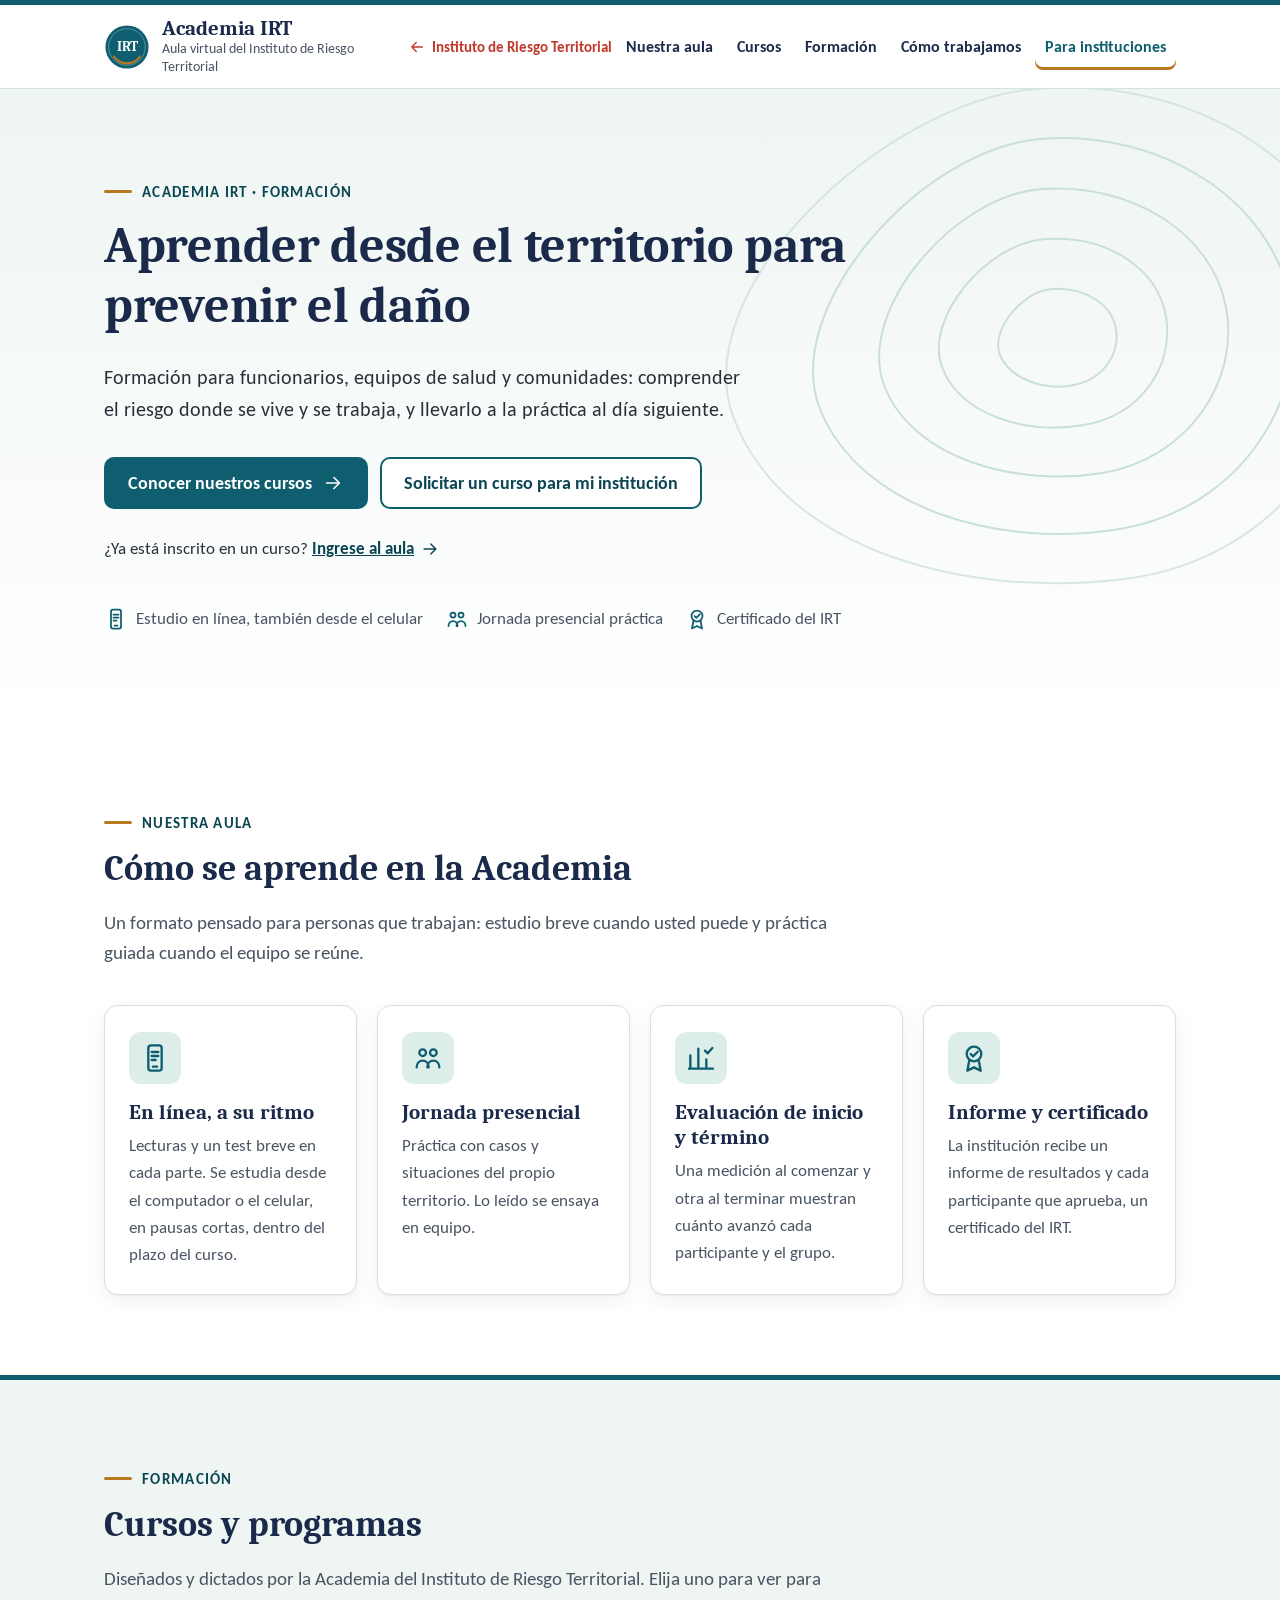
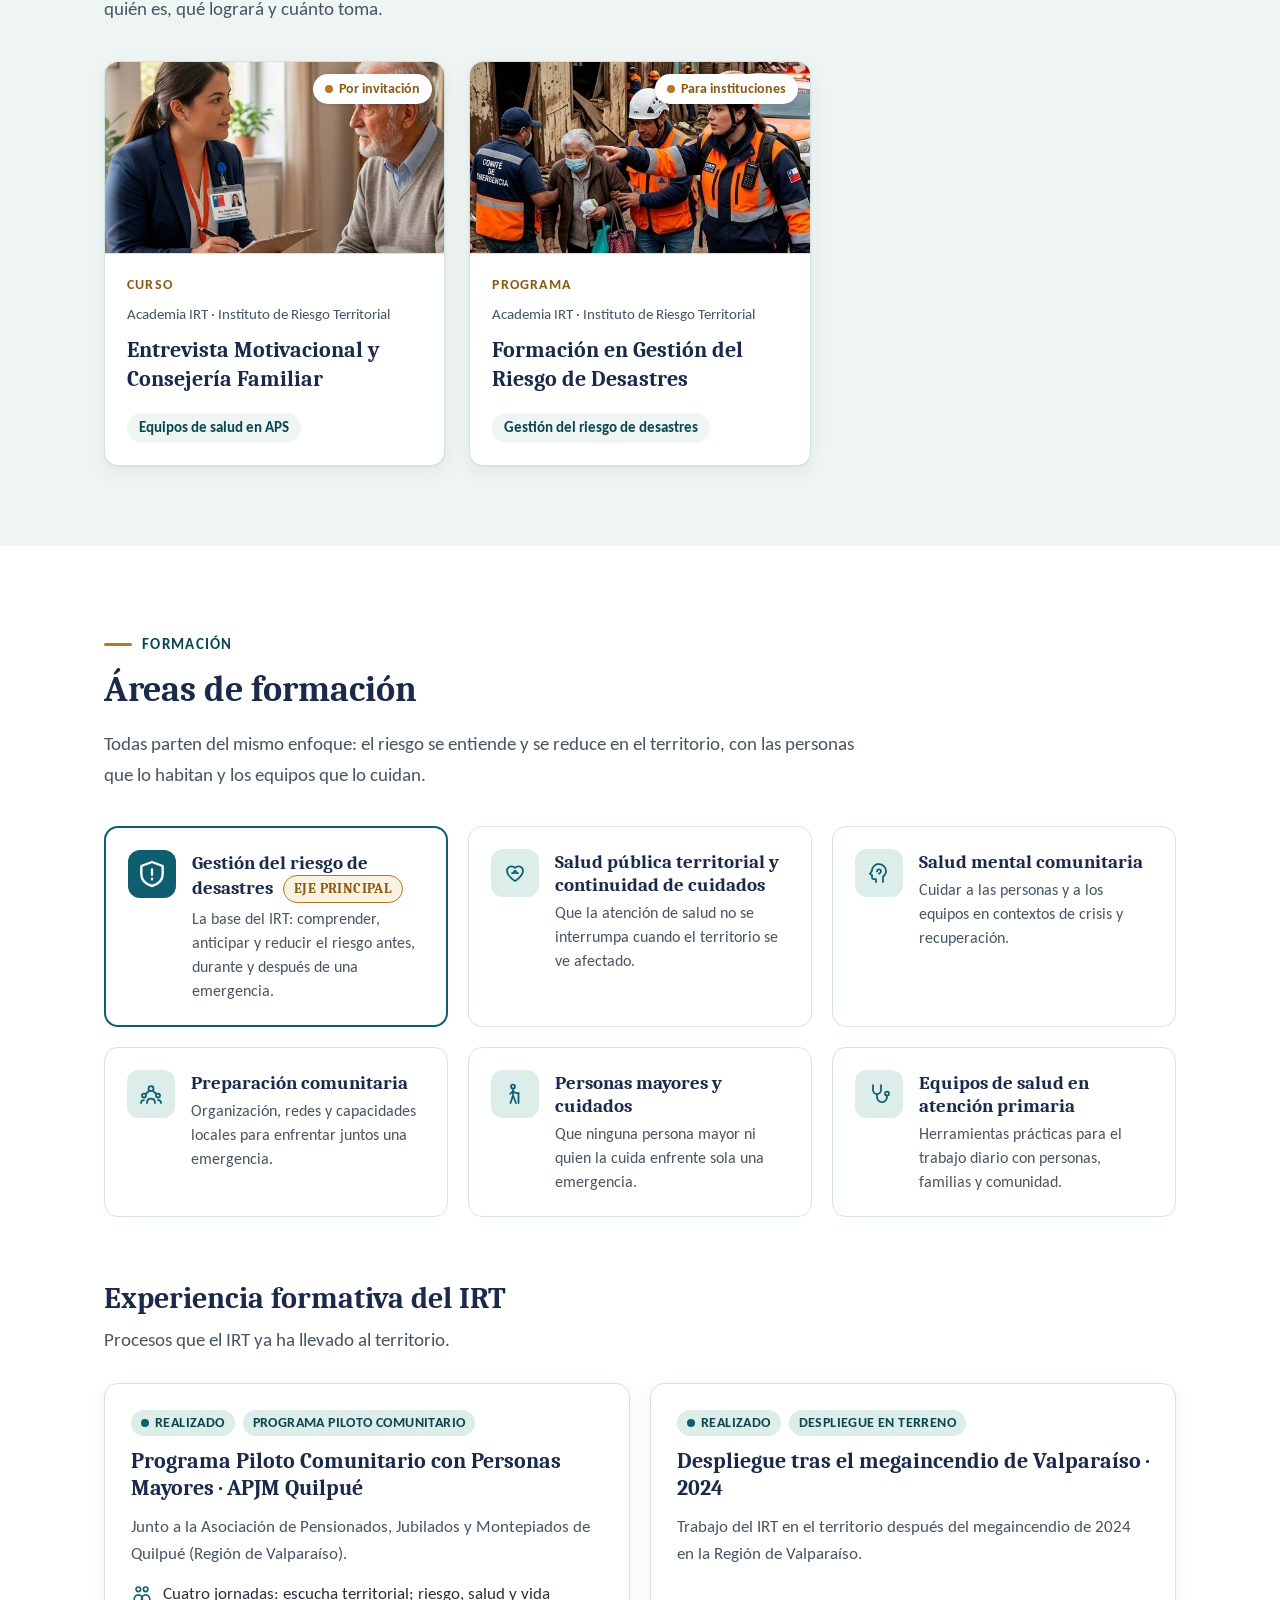
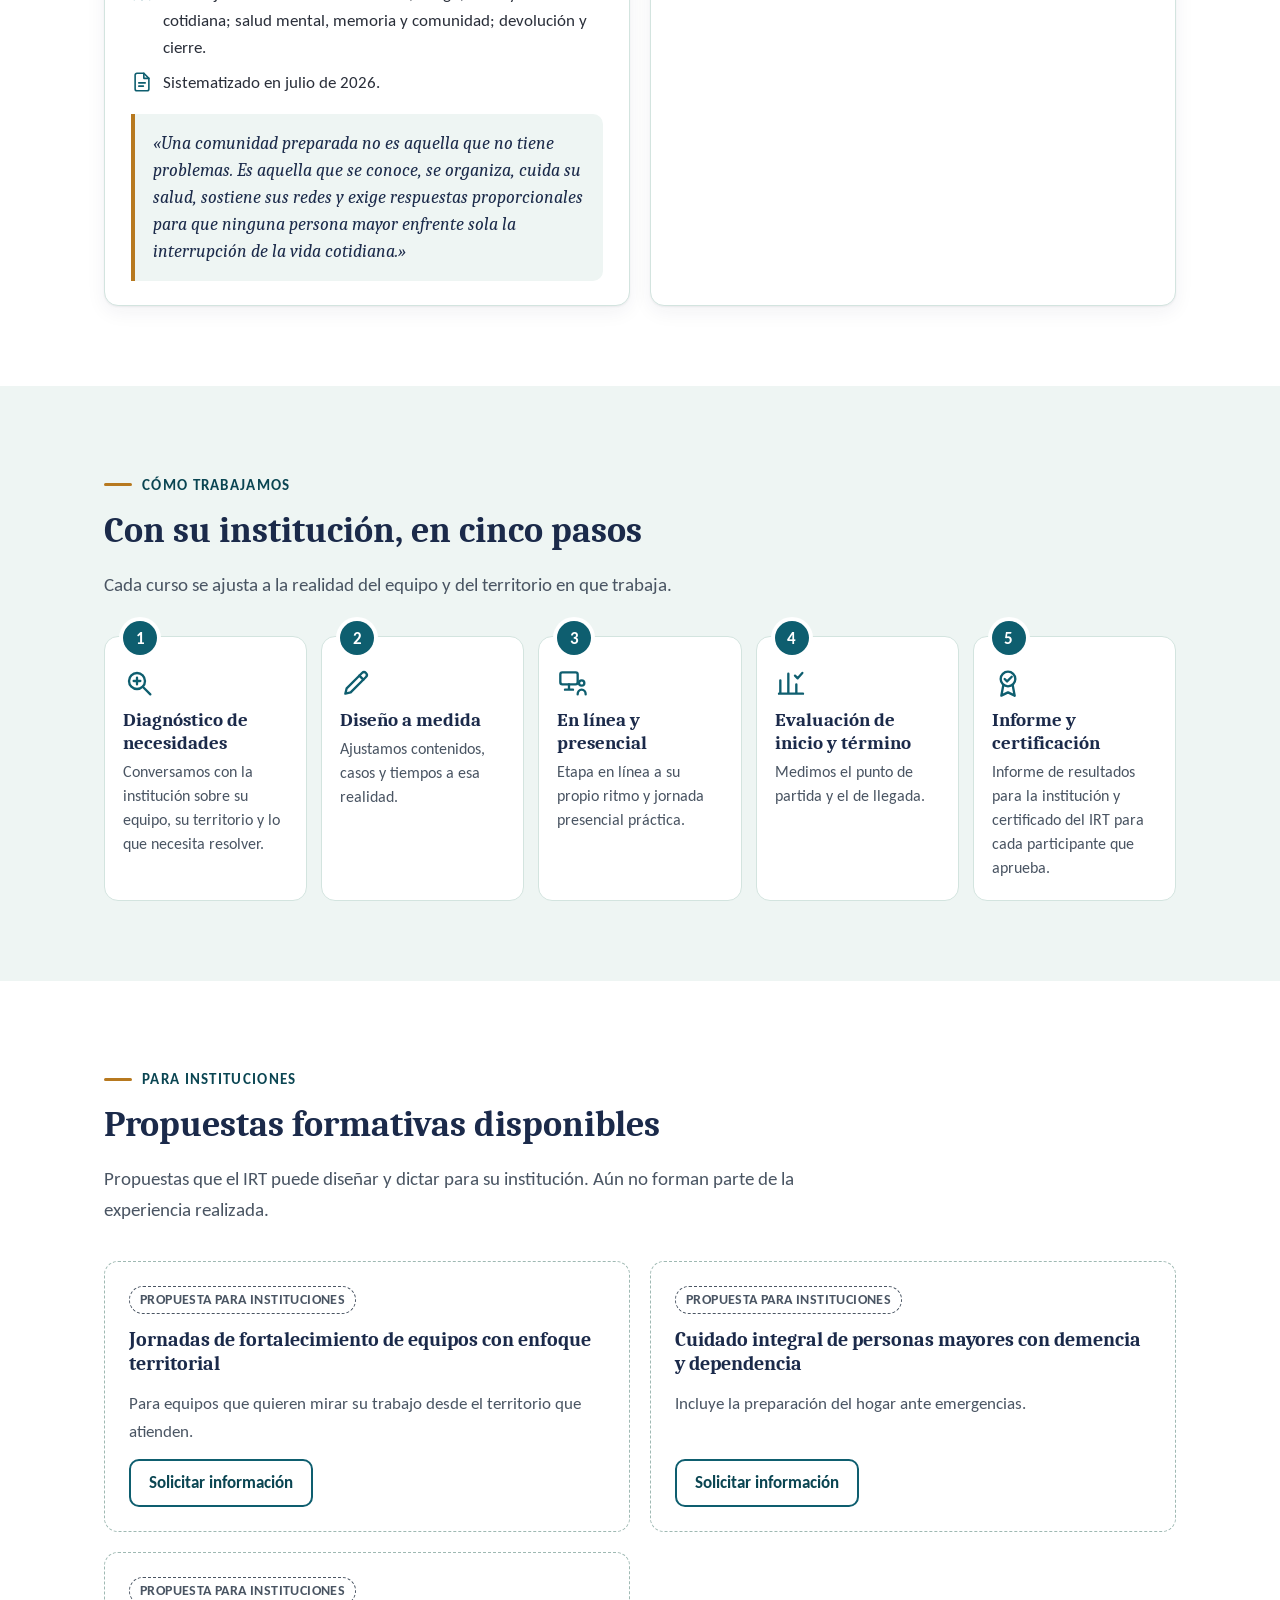
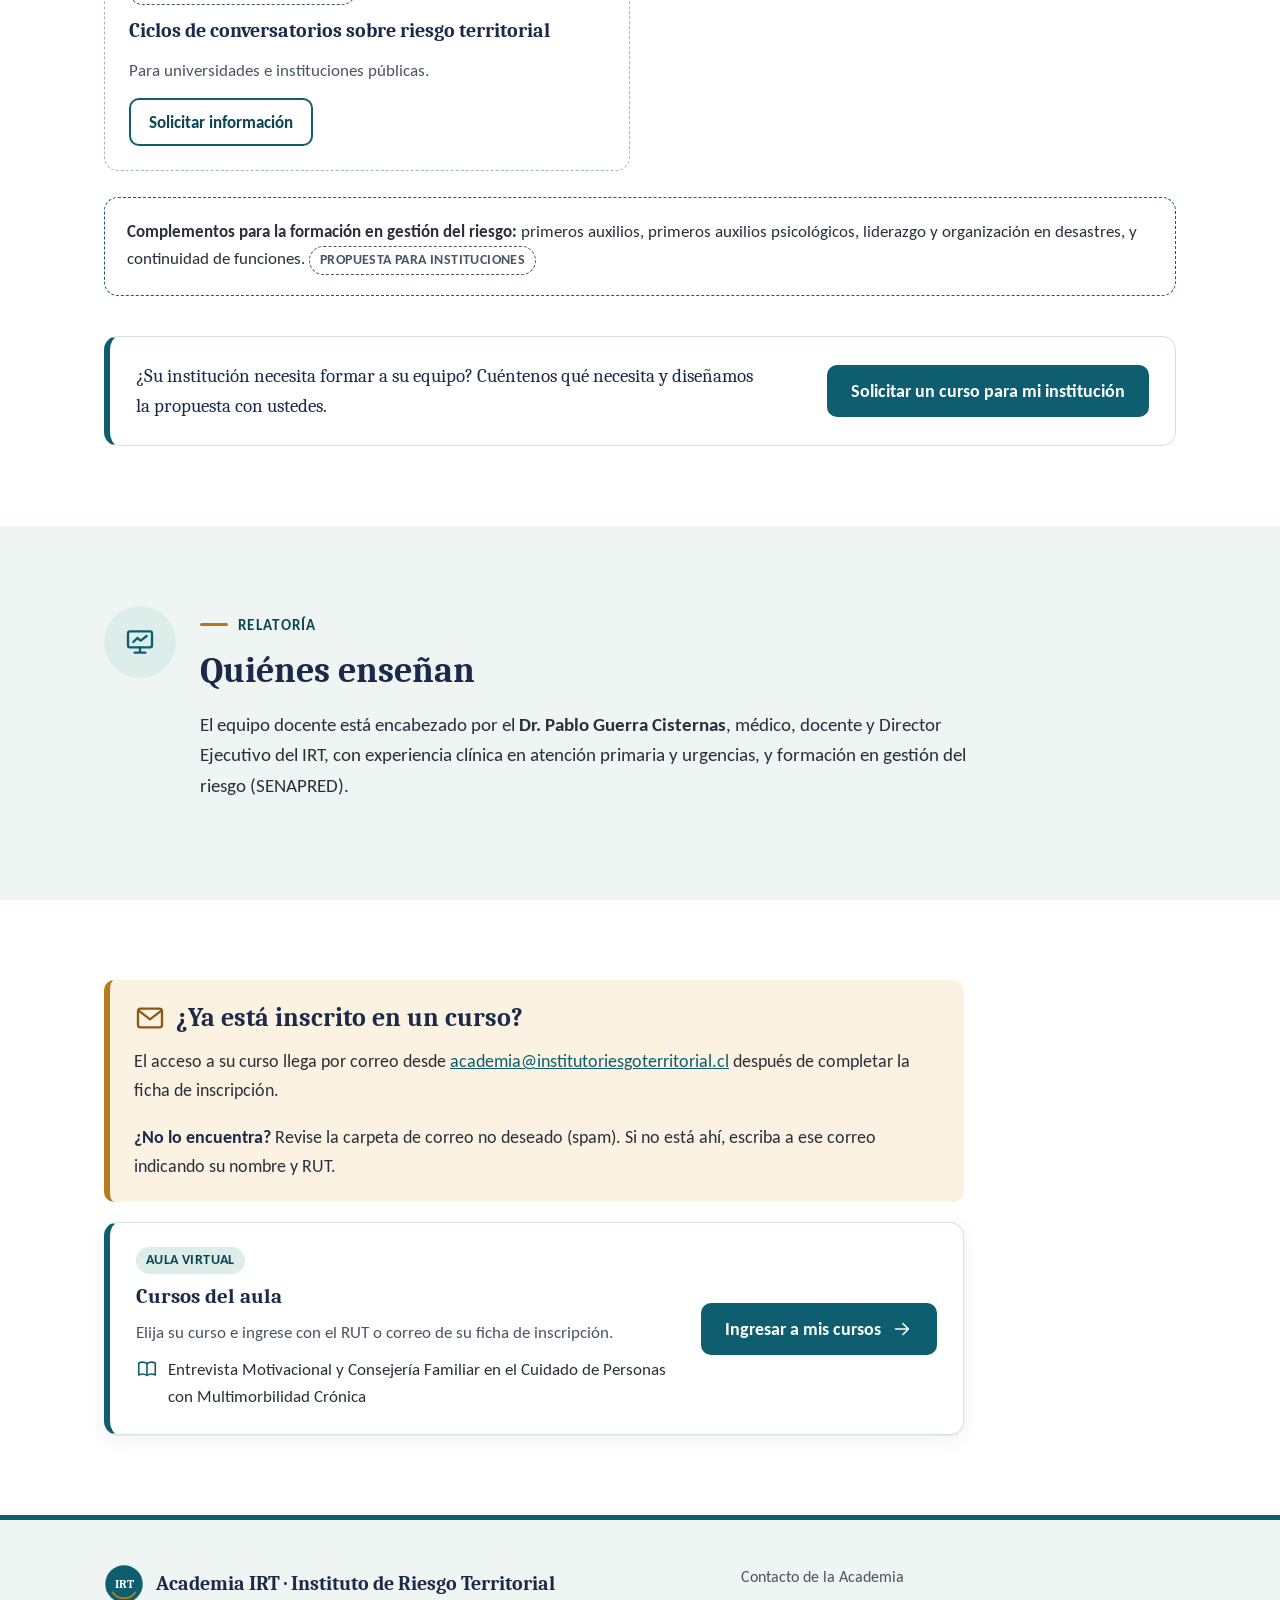
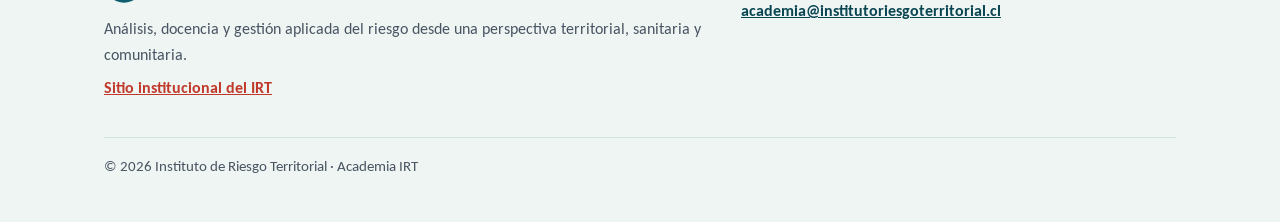
==== index.html @ 4b7fb86b "Sala del curso: bienvenida, frases guía y reconocimiento al avanzar - Bienvenida del director entre " ====
<!doctype html>
<html lang="es">
<head>
<meta charset="utf-8">
<meta name="viewport" content="width=device-width, initial-scale=1">
<title>Academia IRT · Aula virtual del Instituto de Riesgo Territorial</title>
<meta name="description" content="Academia IRT: formación para funcionarios, equipos de salud y comunidades en gestión del riesgo de desastres, salud pública territorial y preparación comunitaria. Etapa en línea a su ritmo y jornada presencial práctica.">
<link rel="canonical" href="https://cursos.institutoriesgoterritorial.cl/">
<meta property="og:type" content="website">
<meta property="og:locale" content="es_CL">
<meta property="og:site_name" content="Academia IRT">
<meta property="og:title" content="Academia IRT · Aprender desde el territorio para prevenir el daño">
<meta property="og:description" content="Aula virtual del Instituto de Riesgo Territorial. Formación en gestión del riesgo de desastres para instituciones públicas, equipos de salud y comunidades.">
<meta property="og:url" content="https://cursos.institutoriesgoterritorial.cl/">
<meta property="og:image" content="https://cursos.institutoriesgoterritorial.cl/assets/og-academia.png">
<meta property="og:image:width" content="1200">
<meta property="og:image:height" content="630">
<meta property="og:image:alt" content="Sello de la Academia IRT y el texto: Aprender desde el territorio para prevenir el daño">
<meta name="twitter:card" content="summary_large_image">
<meta name="theme-color" content="#0E5E6F">
<link rel="icon" href="/assets/sello.svg?v=20261014" type="image/svg+xml">
<link rel="preconnect" href="https://fonts.googleapis.com">
<link rel="preconnect" href="https://fonts.gstatic.com" crossorigin>
<link href="https://fonts.googleapis.com/css2?family=Caladea:wght@400;700&family=Carlito:ital,wght@0,400;0,700;1,400&display=swap" rel="stylesheet">
<link rel="stylesheet" href="/assets/academia.css?v=20261022">
</head>
<body>
<a class="saltar" href="#contenido">Saltar al contenido</a>

<header class="cabecera">
  <div class="wrap">
    <a class="marca" href="#inicio">
      <svg class="sello" viewBox="0 0 64 64" aria-hidden="true"><circle cx="32" cy="32" r="30" fill="#0E5E6F"/><circle cx="32" cy="32" r="25.5" fill="none" stroke="#fff" stroke-opacity=".35" stroke-width="1.2"/><path d="M14 45.5a22 22 0 0 0 36 0" fill="none" stroke="#B7791F" stroke-width="3" stroke-linecap="round"/><text x="32" y="38" text-anchor="middle" font-family="Caladea, Cambria, Georgia, serif" font-weight="700" font-size="19" fill="#fff">IRT</text></svg>
      <span><b>Academia IRT</b><small>Aula virtual del Instituto de Riesgo Territorial</small></span>
    </a>
    <div class="cabecera__extra">
      <a class="volver-irt" href="https://institutoriesgoterritorial.cl" data-sitio="/"><svg class="ico" aria-hidden="true"><use href="/assets/iconos.svg?v=20261021#i-volver"/></svg>Instituto de Riesgo Territorial<span class="visual-oculto"> (sitio institucional)</span></a>
    </div>
    <nav class="menu" aria-label="Secciones de la Academia">
      <a href="#aula">Nuestra aula</a>
      <a href="#cursos">Cursos</a>
      <a href="#formacion">Formación</a>
      <a href="#como-trabajamos">Cómo trabajamos</a>
      <a href="#instituciones">Para instituciones</a>
    </nav>
  </div>
</header>

<main id="contenido">

<!-- 1 · Apertura -->
<section class="apertura" id="inicio" aria-labelledby="titulo-inicio">
  <svg class="apertura__trazo" viewBox="0 0 720 560" fill="none" stroke="currentColor" stroke-width="2" aria-hidden="true">
    <path d="M360 90c120-10 230 60 250 160s-50 210-170 230-260-20-300-120 100-260 220-270z"/>
    <path d="M362 140c90-6 170 44 184 118s-38 152-124 166-190-14-218-88 70-190 158-196z"/>
    <path d="M366 190c62-4 112 30 120 78s-24 98-82 108-124-10-142-58 44-124 104-128z"/>
    <path d="M372 240c34-2 60 16 64 40s-12 50-42 56-64-6-74-30 22-64 52-66z"/>
    <path d="M354 40c150-14 300 70 320 200s-70 270-230 290-340-30-390-160 150-316 300-330z" stroke-opacity=".7"/>
  </svg>
  <div class="wrap">
    <span class="antetitulo">Academia IRT · Formación</span>
    <h1 id="titulo-inicio">Aprender desde el territorio para prevenir el daño</h1>
    <p class="bajada">Formación para funcionarios, equipos de salud y comunidades: comprender el riesgo donde se vive y se trabaja, y llevarlo a la práctica al día siguiente.</p>
    <div class="btns">
      <a class="btn btn--primario" href="#cursos">Conocer nuestros cursos<svg class="ico" aria-hidden="true"><use href="/assets/iconos.svg?v=20261021#i-flecha"/></svg></a>
      <a class="btn btn--secundario" href="mailto:academia@institutoriesgoterritorial.cl?subject=Solicitud%20de%20curso%20para%20mi%20instituci%C3%B3n" data-solicitud="">Solicitar un curso para mi institución</a>
    </div>
    <p class="apertura__aula">¿Ya está inscrito en un curso? <a href="/cursos/">Ingrese al aula<svg class="ico" aria-hidden="true"><use href="/assets/iconos.svg?v=20261021#i-flecha"/></svg></a></p>
    <ul class="apertura__datos">
      <li><svg class="ico" aria-hidden="true"><use href="/assets/iconos.svg?v=20261021#i-movil"/></svg>Estudio en línea, también desde el celular</li>
      <li><svg class="ico" aria-hidden="true"><use href="/assets/iconos.svg?v=20261021#i-presencial"/></svg>Jornada presencial práctica</li>
      <li><svg class="ico" aria-hidden="true"><use href="/assets/iconos.svg?v=20261021#i-certificado"/></svg>Certificado del IRT</li>
    </ul>
  </div>
</section>

<!-- 2 · Nuestra aula -->
<section class="seccion" id="aula" aria-labelledby="titulo-aula">
  <div class="wrap">
    <div class="encabezado">
      <span class="antetitulo">Nuestra aula</span>
      <h2 id="titulo-aula">Cómo se aprende en la Academia</h2>
      <p class="bajada">Un formato pensado para personas que trabajan: estudio breve cuando usted puede y práctica guiada cuando el equipo se reúne.</p>
    </div>
    <div class="grilla grilla--4">
      <article class="tarjeta">
        <div class="tarjeta__ico"><svg class="ico ico--g" aria-hidden="true"><use href="/assets/iconos.svg?v=20261021#i-movil"/></svg></div>
        <h3>En línea, a su ritmo</h3>
        <p>Lecturas y un test breve en cada parte. Se estudia desde el computador o el celular, en pausas cortas, dentro del plazo del curso.</p>
      </article>
      <article class="tarjeta">
        <div class="tarjeta__ico"><svg class="ico ico--g" aria-hidden="true"><use href="/assets/iconos.svg?v=20261021#i-presencial"/></svg></div>
        <h3>Jornada presencial</h3>
        <p>Práctica con casos y situaciones del propio territorio. Lo leído se ensaya en equipo.</p>
      </article>
      <article class="tarjeta">
        <div class="tarjeta__ico"><svg class="ico ico--g" aria-hidden="true"><use href="/assets/iconos.svg?v=20261021#i-evaluacion"/></svg></div>
        <h3>Evaluación de inicio y término</h3>
        <p>Una medición al comenzar y otra al terminar muestran cuánto avanzó cada participante y el grupo.</p>
      </article>
      <article class="tarjeta">
        <div class="tarjeta__ico"><svg class="ico ico--g" aria-hidden="true"><use href="/assets/iconos.svg?v=20261021#i-certificado"/></svg></div>
        <h3>Informe y certificado</h3>
        <p>La institución recibe un informe de resultados y cada participante que aprueba, un certificado del IRT.</p>
      </article>
    </div>
  </div>
</section>

<!-- 3 · Catálogo de cursos. La grilla la genera herramientas/construir-cursos.js desde
     assets/cursos.json: no edite entre las marcas CATALOGO (README, sección 3). -->
<section class="seccion seccion--salvia seccion--banda" id="cursos" aria-labelledby="titulo-cursos">
  <div class="wrap">
    <div class="encabezado">
      <span class="antetitulo">Formación</span>
      <h2 id="titulo-cursos">Cursos y programas</h2>
      <p class="bajada">Diseñados y dictados por la Academia del Instituto de Riesgo Territorial. Elija uno para ver para quién es, qué logrará y cuánto toma.</p>
    </div>
<!--CATALOGO:INICIO-->
    <!-- Filtro por área: aparece solo con 5 cursos o más (herramientas/construir-cursos.js, MIN_FILTRO). -->
    <ul class="catalogo" data-catalogo>
      <li class="curso-ficha" data-area="Equipos de salud en APS">
        <a class="curso-ficha__enlace" href="/cursos/entrevista-motivacional/">
          <span class="curso-ficha__imagen">
            <img src="/assets/img/cursos/entrevista-motivacional.jpg" alt="Profesional de salud conversa con un hombre mayor en su hogar, con una tablilla de notas en la mano." width="1600" height="900" loading="lazy" decoding="async">
            <span class="curso-ficha__estado">Por invitación</span>
          </span>
          <span class="curso-ficha__cuerpo">
            <span class="curso-ficha__tipo">Curso</span>
            <span class="curso-ficha__quien">Academia IRT · Instituto de Riesgo Territorial</span>
            <span class="curso-ficha__titulo">Entrevista Motivacional y Consejería Familiar</span>
            <span class="pildora-area">Equipos de salud en APS</span>
          </span>
        </a>
      </li>
      <li class="curso-ficha" data-area="Gestión del riesgo de desastres">
        <a class="curso-ficha__enlace" href="/cursos/gestion-riesgo-desastres/">
          <span class="curso-ficha__imagen">
            <img src="/assets/img/cursos/gestion-riesgo-desastres.jpg" alt="Equipo de emergencia con cascos y chalecos naranjos acompaña a una mujer mayor entre viviendas dañadas." width="1600" height="900" loading="lazy" decoding="async">
            <span class="curso-ficha__estado">Para instituciones</span>
          </span>
          <span class="curso-ficha__cuerpo">
            <span class="curso-ficha__tipo">Programa</span>
            <span class="curso-ficha__quien">Academia IRT · Instituto de Riesgo Territorial</span>
            <span class="curso-ficha__titulo">Formación en Gestión del Riesgo de Desastres</span>
            <span class="pildora-area">Gestión del riesgo de desastres</span>
          </span>
        </a>
      </li>
    </ul>
    <!--CATALOGO:FIN-->
  </div>
</section>

<!-- 4 · Formación: áreas y experiencia -->
<section class="seccion" id="formacion" aria-labelledby="titulo-formacion">
  <div class="wrap">
    <div class="encabezado">
      <span class="antetitulo">Formación</span>
      <h2 id="titulo-formacion">Áreas de formación</h2>
      <p class="bajada">Todas parten del mismo enfoque: el riesgo se entiende y se reduce en el territorio, con las personas que lo habitan y los equipos que lo cuidan.</p>
    </div>
    <div class="grilla grilla--3">
      <div class="area area--eje">
        <div class="tarjeta__ico"><svg class="ico ico--g" aria-hidden="true"><use href="/assets/iconos.svg?v=20261021#i-riesgo"/></svg></div>
        <div><h3>Gestión del riesgo de desastres <span class="etiqueta etiqueta--ocre" style="margin-left:6px;vertical-align:middle">Eje principal</span></h3><p>La base del IRT: comprender, anticipar y reducir el riesgo antes, durante y después de una emergencia.</p></div>
      </div>
      <div class="area">
        <div class="tarjeta__ico"><svg class="ico" aria-hidden="true"><use href="/assets/iconos.svg?v=20261021#i-salud"/></svg></div>
        <div><h3>Salud pública territorial y continuidad de cuidados</h3><p>Que la atención de salud no se interrumpa cuando el territorio se ve afectado.</p></div>
      </div>
      <div class="area">
        <div class="tarjeta__ico"><svg class="ico" aria-hidden="true"><use href="/assets/iconos.svg?v=20261021#i-mente"/></svg></div>
        <div><h3>Salud mental comunitaria</h3><p>Cuidar a las personas y a los equipos en contextos de crisis y recuperación.</p></div>
      </div>
      <div class="area">
        <div class="tarjeta__ico"><svg class="ico" aria-hidden="true"><use href="/assets/iconos.svg?v=20261021#i-comunidad"/></svg></div>
        <div><h3>Preparación comunitaria</h3><p>Organización, redes y capacidades locales para enfrentar juntos una emergencia.</p></div>
      </div>
      <div class="area">
        <div class="tarjeta__ico"><svg class="ico" aria-hidden="true"><use href="/assets/iconos.svg?v=20261021#i-mayores"/></svg></div>
        <div><h3>Personas mayores y cuidados</h3><p>Que ninguna persona mayor ni quien la cuida enfrente sola una emergencia.</p></div>
      </div>
      <div class="area">
        <div class="tarjeta__ico"><svg class="ico" aria-hidden="true"><use href="/assets/iconos.svg?v=20261021#i-aps"/></svg></div>
        <div><h3>Equipos de salud en atención primaria</h3><p>Herramientas prácticas para el trabajo diario con personas, familias y comunidad.</p></div>
      </div>
    </div>

    <!-- Experiencia formativa: solo lo realizado o en ejecución -->
    <h2 class="subtitulo" id="experiencia">Experiencia formativa del IRT</h2>
    <p class="bajada" style="margin-bottom:28px">Procesos que el IRT ya ha llevado al territorio.</p>
    <div class="grilla grilla--2">

      <article class="ficha">
        <div class="ficha__meta"><span class="etiqueta etiqueta--realizado">Realizado</span><span class="etiqueta etiqueta--suave">Programa piloto comunitario</span></div>
        <h3>Programa Piloto Comunitario con Personas Mayores · APJM Quilpué</h3>
        <p>Junto a la Asociación de Pensionados, Jubilados y Montepiados de Quilpué (Región de Valparaíso).</p>
        <ul class="ficha__datos">
          <li><svg class="ico" aria-hidden="true"><use href="/assets/iconos.svg?v=20261021#i-presencial"/></svg><span>Cuatro jornadas: escucha territorial; riesgo, salud y vida cotidiana; salud mental, memoria y comunidad; devolución y cierre.</span></li>
          <li><svg class="ico" aria-hidden="true"><use href="/assets/iconos.svg?v=20261021#i-informe"/></svg><span>Sistematizado en julio de 2026.</span></li>
        </ul>
        <blockquote class="ficha__cita">«Una comunidad preparada no es aquella que no tiene problemas. Es aquella que se conoce, se organiza, cuida su salud, sostiene sus redes y exige respuestas proporcionales para que ninguna persona mayor enfrente sola la interrupción de la vida cotidiana.»</blockquote>
      </article>

      <article class="ficha">
        <div class="ficha__meta"><span class="etiqueta etiqueta--realizado">Realizado</span><span class="etiqueta etiqueta--suave">Despliegue en terreno</span></div>
        <h3>Despliegue tras el megaincendio de Valparaíso · 2024</h3>
        <p>Trabajo del IRT en el territorio después del megaincendio de 2024 en la Región de Valparaíso.</p>
      </article>

      <!-- PLANTILLA DE FICHA · Para sumar una experiencia nueva, copie desde <article> hasta </article>,
           péguela antes de este comentario y cambie los textos. Estado: use
           etiqueta--realizado («Realizado») o etiqueta--ejecucion («En ejecución»).
           No agregue enlaces a cursos ni datos de participantes.

      <article class="ficha">
        <div class="ficha__meta"><span class="etiqueta etiqueta--realizado">Realizado</span><span class="etiqueta etiqueta--suave">Tipo de actividad</span></div>
        <h3>Nombre de la experiencia</h3>
        <p>Con quién y dónde se realizó.</p>
        <ul class="ficha__datos">
          <li><svg class="ico" aria-hidden="true"><use href="/assets/iconos.svg?v=20261021#i-reloj"/></svg><span>Duración y modalidad.</span></li>
          <li><svg class="ico" aria-hidden="true"><use href="/assets/iconos.svg?v=20261021#i-territorio"/></svg><span>Institución o territorio.</span></li>
        </ul>
      </article>
      -->
    </div>
  </div>
</section>

<!-- 5 · Cómo trabajamos -->
<section class="seccion seccion--salvia" id="como-trabajamos" aria-labelledby="titulo-como">
  <div class="wrap">
    <div class="encabezado">
      <span class="antetitulo">Cómo trabajamos</span>
      <h2 id="titulo-como">Con su institución, en cinco pasos</h2>
      <p class="bajada">Cada curso se ajusta a la realidad del equipo y del territorio en que trabaja.</p>
    </div>
    <ol class="proceso">
      <li><svg class="ico ico--g" aria-hidden="true"><use href="/assets/iconos.svg?v=20261021#i-diagnostico"/></svg><h3>Diagnóstico de necesidades</h3><p>Conversamos con la institución sobre su equipo, su territorio y lo que necesita resolver.</p></li>
      <li><svg class="ico ico--g" aria-hidden="true"><use href="/assets/iconos.svg?v=20261021#i-diseno"/></svg><h3>Diseño a medida</h3><p>Ajustamos contenidos, casos y tiempos a esa realidad.</p></li>
      <li><svg class="ico ico--g" aria-hidden="true"><use href="/assets/iconos.svg?v=20261021#i-modalidad"/></svg><h3>En línea y presencial</h3><p>Etapa en línea a su propio ritmo y jornada presencial práctica.</p></li>
      <li><svg class="ico ico--g" aria-hidden="true"><use href="/assets/iconos.svg?v=20261021#i-evaluacion"/></svg><h3>Evaluación de inicio y término</h3><p>Medimos el punto de partida y el de llegada.</p></li>
      <li><svg class="ico ico--g" aria-hidden="true"><use href="/assets/iconos.svg?v=20261021#i-certificado"/></svg><h3>Informe y certificación</h3><p>Informe de resultados para la institución y certificado del IRT para cada participante que aprueba.</p></li>
    </ol>
  </div>
</section>

<!-- 6 · Para instituciones: propuestas formativas -->
<section class="seccion" id="instituciones" aria-labelledby="titulo-instituciones">
  <div class="wrap">
    <div class="encabezado">
      <span class="antetitulo">Para instituciones</span>
      <h2 id="titulo-instituciones">Propuestas formativas disponibles</h2>
      <p class="bajada">Propuestas que el IRT puede diseñar y dictar para su institución. Aún no forman parte de la experiencia realizada.</p>
    </div>
    <div class="grilla grilla--2">
      <article class="propuesta">
        <span class="etiqueta etiqueta--propuesta" style="align-self:flex-start">Propuesta para instituciones</span>
        <h3>Jornadas de fortalecimiento de equipos con enfoque territorial</h3>
        <p>Para equipos que quieren mirar su trabajo desde el territorio que atienden.</p>
        <a class="btn btn--secundario btn--chico" href="mailto:academia@institutoriesgoterritorial.cl?subject=Jornadas%20de%20fortalecimiento%20de%20equipos" data-solicitud="Jornadas de fortalecimiento de equipos">Solicitar información</a>
      </article>
      <article class="propuesta">
        <span class="etiqueta etiqueta--propuesta" style="align-self:flex-start">Propuesta para instituciones</span>
        <h3>Cuidado integral de personas mayores con demencia y dependencia</h3>
        <p>Incluye la preparación del hogar ante emergencias.</p>
        <a class="btn btn--secundario btn--chico" href="mailto:academia@institutoriesgoterritorial.cl?subject=Cuidado%20integral%20de%20personas%20mayores" data-solicitud="Cuidado integral de personas mayores con demencia y dependencia">Solicitar información</a>
      </article>
      <article class="propuesta">
        <span class="etiqueta etiqueta--propuesta" style="align-self:flex-start">Propuesta para instituciones</span>
        <h3>Ciclos de conversatorios sobre riesgo territorial</h3>
        <p>Para universidades e instituciones públicas.</p>
        <a class="btn btn--secundario btn--chico" href="mailto:academia@institutoriesgoterritorial.cl?subject=Ciclos%20de%20conversatorios" data-solicitud="Ciclo de conversatorios">Solicitar información</a>
      </article>
    </div>
    <div class="complementos">
      <p><b>Complementos para la formación en gestión del riesgo:</b> primeros auxilios, primeros auxilios psicológicos, liderazgo y organización en desastres, y continuidad de funciones. <span class="etiqueta etiqueta--propuesta">Propuesta para instituciones</span></p>
    </div>
    <div class="cta-instituciones">
      <p>¿Su institución necesita formar a su equipo? Cuéntenos qué necesita y diseñamos la propuesta con ustedes.</p>
      <a class="btn btn--primario" href="mailto:academia@institutoriesgoterritorial.cl?subject=Solicitud%20de%20curso%20para%20mi%20instituci%C3%B3n" data-solicitud="">Solicitar un curso para mi institución</a>
    </div>
  </div>
</section>

<!-- 7 · Relatoría -->
<section class="seccion seccion--salvia" id="relatoria" aria-labelledby="titulo-relatoria">
  <div class="wrap">
    <div class="relatoria">
      <div class="relatoria__ico"><svg class="ico ico--g" aria-hidden="true"><use href="/assets/iconos.svg?v=20261021#i-relatoria"/></svg></div>
      <div>
        <span class="antetitulo">Relatoría</span>
        <h2 id="titulo-relatoria">Quiénes enseñan</h2>
        <p>El equipo docente está encabezado por el <b>Dr. Pablo Guerra Cisternas</b>, médico, docente y Director Ejecutivo del IRT, con experiencia clínica en atención primaria y urgencias, y formación en gestión del riesgo (SENAPRED).</p>
      </div>
    </div>
  </div>
</section>

<!-- 8 · Participantes inscritos -->
<section class="seccion" id="inscritos" aria-labelledby="titulo-inscritos">
  <div class="wrap">
    <div class="recuadro" style="max-width:860px">
      <h2 id="titulo-inscritos" style="font-size:26px;display:flex;align-items:center;gap:10px"><svg class="ico ico--g" aria-hidden="true" style="color:var(--ocre-osc)"><use href="/assets/iconos.svg?v=20261021#i-correo"/></svg>¿Ya está inscrito en un curso?</h2>
      <p>El acceso a su curso llega por correo desde <a class="correo" href="mailto:academia@institutoriesgoterritorial.cl">academia@institutoriesgoterritorial.cl</a> después de completar la ficha de inscripción.</p>
      <p><b>¿No lo encuentra?</b> Revise la carpeta de correo no deseado (spam). Si no está ahí, escriba a ese correo indicando su nombre y RUT.</p>
    </div>
    <article class="curso-tarjeta" aria-labelledby="titulo-cursos-aula">
      <div class="curso-tarjeta__texto">
        <span class="etiqueta etiqueta--suave">Aula virtual</span>
        <h3 id="titulo-cursos-aula">Cursos del aula</h3>
        <p class="curso-tarjeta__desc">Elija su curso e ingrese con el RUT o correo de su ficha de inscripción.</p>
        <ul class="ficha__datos">
          <li><svg class="ico" aria-hidden="true"><use href="/assets/iconos.svg?v=20261021#i-modulo"/></svg><span>Entrevista Motivacional y Consejería Familiar en el Cuidado de Personas con Multimorbilidad Crónica</span></li>
        </ul>
      </div>
      <a class="btn btn--primario" href="/cursos/">Ingresar a mis cursos<svg class="ico" aria-hidden="true"><use href="/assets/iconos.svg?v=20261021#i-flecha"/></svg></a>
    </article>
  </div>
</section>

</main>

<!-- Ventana flotante: Solicitud de capacitación.
     Los botones con data-solicitud="Programa" la abren con ese programa ya elegido.
     El envío y las reglas de accesibilidad están en assets/academia.js. -->
<dialog class="ventana" id="solicitud" aria-labelledby="solicitud-titulo" aria-describedby="solicitud-bajada">
  <div class="ventana__cabeza">
    <div>
      <span class="antetitulo">Academia IRT</span>
      <h2 id="solicitud-titulo">Solicitud de capacitación</h2>
    </div>
    <button type="button" class="ventana__cerrar" data-cerrar aria-label="Cerrar ventana">×</button>
  </div>

  <form class="ventana__cuerpo" id="solicitud-form" novalidate>
    <p id="solicitud-bajada" class="ventana__bajada">Cuéntenos qué necesita su equipo. Los campos con <span class="req" aria-hidden="true">*</span> son obligatorios.</p>

    <div class="campos">
      <div class="campo campo--ancho">
        <label for="s-programa">Programa o curso de interés <span class="req" aria-hidden="true">*</span></label>
        <select id="s-programa" name="programa" required>
          <option value="">Seleccione una opción</option>
          <option>Formación en Gestión del Riesgo de Desastres</option>
          <option>Entrevista Motivacional y Consejería Familiar</option>
          <option>Jornadas de fortalecimiento de equipos</option>
          <option>Cuidado integral de personas mayores con demencia y dependencia</option>
          <option>Ciclo de conversatorios</option>
          <option>Otro</option>
        </select>
      </div>
      <div class="campo">
        <label for="s-nombre">Nombre <span class="req" aria-hidden="true">*</span></label>
        <input id="s-nombre" name="nombre" type="text" autocomplete="given-name" required>
      </div>
      <div class="campo">
        <label for="s-apellidos">Apellidos</label>
        <input id="s-apellidos" name="apellidos" type="text" autocomplete="family-name">
      </div>
      <div class="campo">
        <label for="s-correo">Correo <span class="req" aria-hidden="true">*</span></label>
        <input id="s-correo" name="correo" type="email" autocomplete="email" inputmode="email" required>
      </div>
      <div class="campo">
        <label for="s-telefono">Teléfono</label>
        <input id="s-telefono" name="telefono" type="tel" autocomplete="tel" inputmode="tel">
      </div>
      <div class="campo campo--ancho">
        <label for="s-institucion">Institución u organización <span class="req" aria-hidden="true">*</span></label>
        <input id="s-institucion" name="institucion" type="text" autocomplete="organization" required>
      </div>
      <div class="campo">
        <label for="s-cargo">Cargo <span class="req" aria-hidden="true">*</span></label>
        <input id="s-cargo" name="cargo" type="text" autocomplete="organization-title" required>
      </div>
      <div class="campo">
        <label for="s-region">Región y comuna <span class="req" aria-hidden="true">*</span></label>
        <input id="s-region" name="region" type="text" required>
      </div>
      <div class="campo">
        <label for="s-participantes">Número aproximado de participantes</label>
        <input id="s-participantes" name="participantes" type="number" min="1" step="1" inputmode="numeric">
      </div>
      <div class="campo">
        <label for="s-modalidad">Modalidad preferida</label>
        <select id="s-modalidad" name="modalidad">
          <option>Presencial</option>
          <option>Híbrida</option>
          <option>En línea</option>
          <option selected>Por definir</option>
        </select>
      </div>
      <div class="campo campo--ancho">
        <label for="s-mensaje">Mensaje</label>
        <textarea id="s-mensaje" name="mensaje" rows="4"></textarea>
      </div>
    </div>

    <!-- Campo trampa para robots: debe quedar vacío -->
    <div class="trampa" aria-hidden="true">
      <label for="s-web">No complete este campo</label>
      <input id="s-web" name="web" type="text" tabindex="-1" autocomplete="off">
    </div>

    <label class="acepta" for="s-acepta">
      <input id="s-acepta" name="acepta" type="checkbox" required>
      <span>Acepto que el IRT use estos datos solo para responder mi solicitud <span class="req" aria-hidden="true">*</span></span>
    </label>

    <p class="ventana__aviso" id="solicitud-aviso" role="alert" hidden></p>

    <div class="ventana__acciones">
      <button type="submit" class="btn btn--primario" id="solicitud-enviar">Enviar solicitud</button>
      <button type="button" class="btn btn--secundario" data-cerrar>Cancelar</button>
    </div>
  </form>

  <div class="ventana__cuerpo ventana__exito" id="solicitud-exito" hidden>
    <svg class="ico ico--g" aria-hidden="true"><use href="/assets/iconos.svg?v=20261021#i-correo"/></svg>
    <p tabindex="-1" id="solicitud-gracias">Gracias. Recibimos su solicitud de capacitación; el equipo de Academia IRT le responderá a la brevedad.</p>
    <button type="button" class="btn btn--primario" data-cerrar>Cerrar</button>
  </div>
</dialog>

<footer class="pie">
  <div class="wrap">
    <div>
      <div class="pie__marca">
        <svg class="sello" viewBox="0 0 64 64" aria-hidden="true" style="width:40px;height:40px"><circle cx="32" cy="32" r="30" fill="#0E5E6F"/><path d="M14 45.5a22 22 0 0 0 36 0" fill="none" stroke="#B7791F" stroke-width="3" stroke-linecap="round"/><text x="32" y="38" text-anchor="middle" font-family="Caladea, Cambria, Georgia, serif" font-weight="700" font-size="19" fill="#fff">IRT</text></svg>
        <b>Academia IRT · Instituto de Riesgo Territorial</b>
      </div>
      <p>Análisis, docencia y gestión aplicada del riesgo desde una perspectiva territorial, sanitaria y comunitaria.</p>
      <p><a class="pie__irt" href="https://institutoriesgoterritorial.cl" data-sitio="/">Sitio institucional del IRT</a></p>
    </div>
    <div>
      <p>Contacto de la Academia</p>
      <p><a class="correo" href="mailto:academia@institutoriesgoterritorial.cl">academia@institutoriesgoterritorial.cl</a></p>
    </div>
    <p class="pie__copy">© 2026 Instituto de Riesgo Territorial · Academia IRT</p>
  </div>
</footer>

<script src="/assets/academia.js?v=20261014"></script>
<script src="/assets/aula-cursos.js?v=20261018"></script>
<script src="/assets/inscripcion.js?v=20261017"></script>
<script src="/assets/catalogo.js?v=20261019"></script>
</body>
</html>
---- assets/academia.css ----
/* ==========================================================================
   Academia IRT · Hoja de estilos compartida
   Portada, página 404 y páginas de curso usan este mismo archivo.
   Al modificarlo, cambie la versión en los <link>: academia.css?v=AAAAMMDD
   ========================================================================== */

/* --------------------------------------------------------------------------
   1. Identidad de color
   Paleta análoga a la del IRT: el petróleo es vecino del azul marino IRT en el
   círculo cromático (parentesco sin confusión). Proporción 60-30-10:
   fondos claros · petróleo y tinta · ocre.
   Contraste verificado (WCAG 2.1): ver README, sección «Identidad visual».
   -------------------------------------------------------------------------- */
:root{
  /* Color principal de la Academia */
  --petroleo:#0E5E6F;          /* botones, bandas finas, encabezados de tarjeta, enlaces */
  --petroleo-osc:#0A4552;      /* hover, antetítulos, foco */
  --petroleo-claro:#DCEDEA;    /* fichas suaves, chips */

  /* Fondos (60 %) */
  --blanco:#FFFFFF;
  --salvia:#EEF5F3;            /* secciones alternas */
  --linea:#D3E4DF;             /* bordes de tarjeta (decorativo) */

  /* Acento cálido (10 %), derivado del dorado IRT #C9A227 */
  --ocre:#B7791F;              /* solo elementos gráficos: insignias, progreso, detalles */
  --ocre-osc:#8A5A12;          /* ocre como texto */
  --ocre-claro:#FBF2E2;        /* fondo de recuadros de aviso */

  /* Tinta: vínculo con la marca madre */
  --tinta:#1B2A4A;             /* titulares (azul marino IRT) */
  --texto:#2A2F3A;             /* texto corrido (carbón) */
  --texto-suave:#4A5563;       /* texto secundario */

  /* Firma de pertenencia: solo sello IRT y enlace al Instituto */
  --terracota:#C0392B;

  /* Estado «disponible pronto» */
  --pendiente-fondo:#EEF1F1;
  --pendiente-texto:#5D6670;

  /* Tipografía institucional */
  --f-titulo:"Caladea",Cambria,Georgia,serif;
  --f-texto:"Carlito",Calibri,"Segoe UI",Arial,sans-serif;

  /* Ritmo */
  --ancho:1120px;
  --margen:24px;
  --radio:14px;
  --sombra:0 1px 2px rgba(27,42,74,.06),0 6px 20px rgba(27,42,74,.06);
}

/* --------------------------------------------------------------------------
   2. Base
   -------------------------------------------------------------------------- */
*,*::before,*::after{box-sizing:border-box}
html{scroll-behavior:smooth;-webkit-text-size-adjust:100%}
body{margin:0;background:var(--blanco);color:var(--texto);font-family:var(--f-texto);font-size:18px;line-height:1.6;overflow-wrap:break-word}
h1,h2,h3,h4{font-family:var(--f-titulo);color:var(--tinta);line-height:1.2;margin:0 0 .5em;font-weight:700}
h1{font-size:clamp(32px,5vw,50px);letter-spacing:-.3px}
h2{font-size:clamp(27px,3.6vw,36px)}
h3{font-size:21px}
p{margin:0 0 1em}
a{color:var(--petroleo)}
a:hover{color:var(--petroleo-osc)}
img,svg{max-width:100%}
:focus-visible{outline:3px solid var(--petroleo-osc);outline-offset:3px;border-radius:4px}
[id]{scroll-margin-top:96px}
.wrap{max-width:var(--ancho);margin:0 auto;padding:0 var(--margen);width:100%}
.correo{overflow-wrap:anywhere}
.visual-oculto{position:absolute!important;width:1px;height:1px;overflow:hidden;clip:rect(0 0 0 0);white-space:nowrap}

.saltar{position:absolute;left:12px;top:-60px;z-index:100;background:var(--petroleo-osc);color:#fff;padding:10px 16px;border-radius:8px;font-weight:700;text-decoration:none}
.saltar:focus{top:12px;color:#fff}

/* Iconos lineales (sprite /assets/iconos.svg) */
.ico{width:24px;height:24px;flex:none;fill:none;stroke:currentColor;stroke-width:1.75;stroke-linecap:round;stroke-linejoin:round;vertical-align:middle}
.ico--g{width:32px;height:32px}

/* Marcador de contenido por confirmar (visible a propósito) */

/* --------------------------------------------------------------------------
   3. Cabecera y marca
   -------------------------------------------------------------------------- */
.cabecera{background:var(--blanco);border-top:5px solid var(--petroleo);border-bottom:1px solid var(--linea);position:relative;z-index:20}
.cabecera .wrap{display:flex;align-items:center;justify-content:space-between;gap:20px;padding-top:12px;padding-bottom:12px}
.marca{display:flex;align-items:center;gap:12px;text-decoration:none;color:var(--tinta);min-width:0}
.marca:hover{color:var(--tinta)}
.sello{width:46px;height:46px;flex:none;display:block}
.marca b{display:block;font-family:var(--f-titulo);font-size:21px;line-height:1.1;color:var(--tinta)}
.marca small{display:block;font-size:14px;line-height:1.3;color:var(--texto-suave)}
.menu{display:flex;align-items:center;gap:4px}
.menu a{color:var(--tinta);text-decoration:none;font-size:16px;font-weight:700;padding:10px 10px;border-radius:8px;white-space:nowrap}
.menu a:hover{background:var(--salvia);color:var(--petroleo-osc)}
.menu a[aria-current="true"]{color:var(--petroleo);box-shadow:inset 0 -3px 0 var(--ocre)}
.volver-irt{display:inline-flex;align-items:center;gap:6px;color:var(--terracota);font-size:15px;font-weight:700;text-decoration:none;white-space:nowrap}
.volver-irt:hover{color:var(--terracota);text-decoration:underline}
.volver-irt .ico{width:18px;height:18px}
.cabecera__extra{display:flex;align-items:center;gap:18px}

@media (min-width:1101px){
  .cabecera{position:sticky;top:0}
}

/* --------------------------------------------------------------------------
   4. Botones
   -------------------------------------------------------------------------- */
.btns{display:flex;flex-wrap:wrap;gap:12px}
.btn{display:inline-flex;align-items:center;justify-content:center;gap:10px;min-height:52px;padding:12px 22px;border-radius:10px;font-family:var(--f-texto);font-weight:700;font-size:18px;line-height:1.25;text-decoration:none;border:2px solid transparent;text-align:center;cursor:pointer;transition:background-color .15s ease,box-shadow .15s ease,transform .15s ease}
.btn:hover{transform:translateY(-1px);box-shadow:0 6px 16px rgba(10,69,82,.18)}
.btn--primario{background:var(--petroleo);color:#fff}
.btn--primario:hover{background:var(--petroleo-osc);color:#fff}
.btn--secundario{background:var(--blanco);color:var(--petroleo-osc);border-color:var(--petroleo)}
.btn--secundario:hover{background:var(--salvia);color:var(--petroleo-osc)}
.btn--chico{min-height:48px;font-size:17px;padding:10px 18px}
.btn .ico{width:22px;height:22px}

/* Iconos dentro de botones de curso (CSS, para que sobrevivan al script de enlaces pendientes) */
.btn--leer::before,.btn--test::before,.btn--descargar::before,.btn--correo::before,.btn--presentacion::before{content:"";width:22px;height:22px;flex:none;background:currentColor;-webkit-mask:var(--m) center/contain no-repeat;mask:var(--m) center/contain no-repeat}
.btn--leer{--m:url("data:image/svg+xml,%3Csvg xmlns='http://www.w3.org/2000/svg' viewBox='0 0 24 24' fill='none' stroke='%23000' stroke-width='1.9' stroke-linecap='round' stroke-linejoin='round'%3E%3Cpath d='M3 5.5c3-1.5 6-1.5 9 .5 3-2 6-2 9-.5v13c-3-1.5-6-1.5-9 .5-3-2-6-2-9-.5z'/%3E%3Cpath d='M12 6v13'/%3E%3C/svg%3E")}
.btn--test{--m:url("data:image/svg+xml,%3Csvg xmlns='http://www.w3.org/2000/svg' viewBox='0 0 24 24' fill='none' stroke='%23000' stroke-width='1.9' stroke-linecap='round' stroke-linejoin='round'%3E%3Crect x='4.5' y='3.5' width='15' height='18' rx='2'/%3E%3Cpath d='M8 11l1.5 1.5L12 10M8 16l1.5 1.5L12 15M14 11.5h2.5M14 16.5h2.5'/%3E%3C/svg%3E")}
.btn--descargar{--m:url("data:image/svg+xml,%3Csvg xmlns='http://www.w3.org/2000/svg' viewBox='0 0 24 24' fill='none' stroke='%23000' stroke-width='1.9' stroke-linecap='round' stroke-linejoin='round'%3E%3Cpath d='M12 4v11M7 10.5l5 5 5-5M5 20h14'/%3E%3C/svg%3E")}
.btn--presentacion{--m:url("data:image/svg+xml,%3Csvg xmlns='http://www.w3.org/2000/svg' viewBox='0 0 24 24' fill='none' stroke='%23000' stroke-width='1.9' stroke-linecap='round' stroke-linejoin='round'%3E%3Crect x='3' y='4' width='18' height='12.5' rx='1.5'/%3E%3Cpath d='M10.5 7.8v5l4-2.5z'/%3E%3Cpath d='M12 16.5V20M8.5 20h7'/%3E%3C/svg%3E")}
.btn--correo{--m:url("data:image/svg+xml,%3Csvg xmlns='http://www.w3.org/2000/svg' viewBox='0 0 24 24' fill='none' stroke='%23000' stroke-width='1.9' stroke-linecap='round' stroke-linejoin='round'%3E%3Crect x='3' y='5' width='18' height='14' rx='2'/%3E%3Cpath d='M3.5 6.5L12 13l8.5-6.5'/%3E%3C/svg%3E")}

/* Enlaces aún no cargados (los marca el script de cada curso) */
.btn.pendiente{background:var(--pendiente-fondo)!important;color:var(--pendiente-texto)!important;border:2px dashed #B9C2C2!important;pointer-events:none;box-shadow:none;transform:none;font-weight:700}

/* --------------------------------------------------------------------------
   5. Secciones y encabezados
   -------------------------------------------------------------------------- */
.seccion{padding:80px 0}
.seccion--salvia{background:var(--salvia)}
.seccion--banda{border-top:5px solid var(--petroleo)}
.encabezado{max-width:760px;margin-bottom:36px}
.antetitulo{display:inline-flex;align-items:center;gap:10px;font-size:15px;font-weight:700;letter-spacing:1.3px;text-transform:uppercase;color:var(--petroleo-osc);margin-bottom:12px}
.antetitulo::before{content:"";width:28px;height:3px;border-radius:2px;background:var(--ocre)}
.bajada{font-size:19px;color:var(--texto-suave);margin:0}
.para-que{display:flex;gap:10px;align-items:flex-start;margin-top:14px;font-size:17px;color:var(--texto)}
.para-que b{color:var(--petroleo-osc)}

/* Tarjetas genéricas */
.grilla{display:grid;gap:20px}
.grilla--2{grid-template-columns:repeat(2,minmax(0,1fr))}
.grilla--3{grid-template-columns:repeat(3,minmax(0,1fr))}
.grilla--4{grid-template-columns:repeat(4,minmax(0,1fr))}
.tarjeta{background:var(--blanco);border:1px solid var(--linea);border-radius:var(--radio);padding:26px 24px;box-shadow:var(--sombra)}
.tarjeta h3{margin-bottom:.35em}
.tarjeta p{margin:0;color:var(--texto-suave);font-size:17px}
.tarjeta__ico{display:grid;place-items:center;width:52px;height:52px;border-radius:12px;background:var(--petroleo-claro);color:var(--petroleo);margin-bottom:16px}
.tarjeta--banda{border-top:4px solid var(--petroleo)}

/* Etiquetas y estados */
.etiqueta{display:inline-flex;align-items:center;gap:6px;font-size:14px;font-weight:700;letter-spacing:.4px;text-transform:uppercase;padding:4px 10px;border-radius:999px;line-height:1.3}
.etiqueta--ocre{color:var(--ocre-osc);background:var(--ocre-claro);border:1px solid var(--ocre)}
.etiqueta--petroleo{color:#fff;background:var(--petroleo)}
.etiqueta--suave{color:var(--petroleo-osc);background:var(--petroleo-claro)}
.etiqueta--realizado{color:var(--petroleo-osc);background:var(--petroleo-claro)}
.etiqueta--realizado::before{content:"";width:8px;height:8px;border-radius:50%;background:var(--petroleo)}
.etiqueta--ejecucion{color:var(--ocre-osc);background:var(--ocre-claro)}
.etiqueta--ejecucion::before{content:"";width:8px;height:8px;border-radius:50%;background:var(--ocre)}
.etiqueta--propuesta{color:var(--texto-suave);background:var(--blanco);border:1px dashed var(--texto-suave)}

/* Recuadro de aviso */
.recuadro{background:var(--ocre-claro);border-left:6px solid var(--ocre);border-radius:10px;padding:22px 24px;color:var(--texto)}
.recuadro p:last-child{margin-bottom:0}
.recuadro b{color:var(--tinta)}

/* --------------------------------------------------------------------------
   6. Portada · Apertura
   -------------------------------------------------------------------------- */
.apertura{position:relative;overflow:hidden;background:linear-gradient(180deg,var(--salvia) 0%,var(--blanco) 100%);padding:84px 0 92px}
.apertura__trazo{position:absolute;right:-120px;top:-40px;width:720px;height:auto;color:#C9DFDA;pointer-events:none}
.apertura .wrap{position:relative}
.apertura h1{max-width:820px}
.apertura .bajada{max-width:640px;font-size:20px;margin-bottom:32px;color:var(--texto)}
.apertura__datos{display:flex;flex-wrap:wrap;gap:10px 22px;margin:34px 0 0;padding:0;list-style:none;color:var(--texto-suave);font-size:17px}
.apertura__datos li{display:flex;align-items:center;gap:8px}
.apertura__datos .ico{color:var(--petroleo)}

/* --------------------------------------------------------------------------
   7. Portada · Programa base GRD (itinerario I → IV)
   -------------------------------------------------------------------------- */
.programa{display:grid;grid-template-columns:minmax(0,1fr) 340px;gap:40px;align-items:start}
.itinerario{list-style:none;margin:0;padding:0;position:relative;display:grid;gap:18px}
.itinerario::before{content:"";position:absolute;left:31px;top:30px;bottom:30px;width:4px;border-radius:2px;background:linear-gradient(var(--petroleo),var(--ocre))}
.etapa{position:relative;display:grid;grid-template-columns:66px minmax(0,1fr);gap:18px;align-items:start}
.etapa__num{position:relative;z-index:1;width:66px;height:66px;border-radius:50%;background:var(--petroleo);color:#fff;display:grid;place-items:center;font-family:var(--f-titulo);font-weight:700;font-size:24px;box-shadow:0 0 0 6px var(--salvia)}
.etapa:last-child .etapa__num{box-shadow:0 0 0 6px var(--salvia),0 0 0 9px var(--ocre)}
.etapa__tarjeta{background:var(--blanco);border:1px solid var(--linea);border-radius:var(--radio);overflow:hidden;box-shadow:var(--sombra)}
.etapa__cabeza{display:flex;flex-wrap:wrap;justify-content:space-between;align-items:center;gap:6px 12px;background:var(--petroleo);color:#fff;padding:10px 20px;font-size:15px;font-weight:700;letter-spacing:.6px;text-transform:uppercase}
.etapa__cabeza span{display:inline-flex;align-items:center;gap:6px}
.etapa__cabeza .ico{width:20px;height:20px}
.etapa__cuerpo{padding:18px 20px 20px}
.etapa__cuerpo h3{font-size:22px;margin-bottom:.3em}
.etapa__cuerpo p{margin:0;color:var(--texto-suave);font-size:17px}
.ficha-programa{background:var(--blanco);border:1px solid var(--linea);border-top:5px solid var(--ocre);border-radius:var(--radio);padding:26px 24px;box-shadow:var(--sombra);position:sticky;top:110px}
.ficha-programa h3{font-size:20px}
.ficha-programa dl{margin:0 0 22px;display:grid;gap:14px}
.ficha-programa dt{display:flex;align-items:center;gap:8px;font-weight:700;color:var(--tinta);font-size:16px}
.ficha-programa dt .ico{color:var(--petroleo);width:22px;height:22px}
.ficha-programa dd{margin:2px 0 0 30px;color:var(--texto-suave);font-size:17px;line-height:1.45}
.ficha-programa .btn{width:100%}
.ficha-programa__total{font-family:var(--f-titulo);font-size:44px;line-height:1;color:var(--petroleo);margin:0}
.ficha-programa__total small{font-family:var(--f-texto);font-size:17px;color:var(--texto-suave);font-weight:400}
.complementos{margin-top:26px;padding:20px 22px;border:1px dashed var(--petroleo);border-radius:var(--radio);background:var(--blanco)}
.complementos p{margin:0;font-size:17px}

/* --------------------------------------------------------------------------
   8. Portada · Áreas, experiencia, propuestas, proceso, relatoría
   -------------------------------------------------------------------------- */
.area{display:flex;gap:16px;align-items:flex-start;background:var(--blanco);border:1px solid var(--linea);border-radius:var(--radio);padding:22px}
.area .tarjeta__ico{margin:0;width:48px;height:48px;flex:none}
.area h3{font-size:19px;margin:2px 0 4px}
.area p{margin:0;font-size:16px;color:var(--texto-suave);line-height:1.5}
.area--eje{border:2px solid var(--petroleo);background:var(--blanco)}
.area--eje .tarjeta__ico{background:var(--petroleo);color:#fff}

.subtitulo{font-size:clamp(25px,3vw,30px);margin:64px 0 8px}
.ficha{background:var(--blanco);border:1px solid var(--linea);border-radius:var(--radio);padding:26px 26px 24px;box-shadow:var(--sombra);display:flex;flex-direction:column;gap:12px}
.ficha h3{font-size:22px;margin:0}
.ficha p{margin:0;font-size:17px;color:var(--texto-suave)}
.ficha__meta{display:flex;flex-wrap:wrap;gap:8px}
.ficha__datos{list-style:none;margin:0;padding:0;display:grid;gap:8px;font-size:17px}
.ficha__datos li{display:flex;gap:10px;align-items:flex-start}
.ficha__datos .ico{color:var(--petroleo);width:22px;height:22px;margin-top:2px}
.ficha__cita{margin:6px 0 0;padding:16px 18px;border-left:4px solid var(--ocre);background:var(--salvia);border-radius:0 10px 10px 0;font-family:var(--f-titulo);font-style:italic;font-size:18px;line-height:1.5;color:var(--tinta)}

.propuesta{display:flex;flex-direction:column;gap:14px;background:var(--blanco);border:1px dashed #9FB9B3;border-radius:var(--radio);padding:24px}
.propuesta h3{font-size:20px;margin:0}
.propuesta p{margin:0;font-size:17px;color:var(--texto-suave);flex:1}
.propuesta .btn{align-self:flex-start}

.proceso{list-style:none;margin:0;padding:0;display:grid;grid-template-columns:repeat(5,minmax(0,1fr));gap:14px;counter-reset:paso}
.proceso li{position:relative;background:var(--blanco);border:1px solid var(--linea);border-radius:var(--radio);padding:24px 18px 20px;counter-increment:paso}
.proceso li::before{content:counter(paso);position:absolute;top:-16px;left:18px;width:34px;height:34px;border-radius:50%;background:var(--petroleo);color:#fff;font-weight:700;display:grid;place-items:center;font-size:17px;box-shadow:0 0 0 4px var(--blanco)}
.proceso .ico{color:var(--petroleo);margin:6px 0 10px}
.proceso h3{font-size:19px;margin-bottom:.25em}
.proceso p{margin:0;font-size:16px;color:var(--texto-suave);line-height:1.5}

.relatoria{display:grid;grid-template-columns:auto minmax(0,1fr);gap:24px;align-items:start;max-width:880px}
.relatoria__ico{width:72px;height:72px;border-radius:50%;background:var(--petroleo-claro);color:var(--petroleo);display:grid;place-items:center}
.relatoria p{font-size:19px}

.cta-instituciones{margin-top:40px;display:flex;flex-wrap:wrap;align-items:center;justify-content:space-between;gap:20px;background:var(--blanco);border:1px solid var(--linea);border-left:6px solid var(--petroleo);border-radius:var(--radio);padding:24px 26px}
.cta-instituciones p{margin:0;font-size:19px;color:var(--tinta);font-family:var(--f-titulo);max-width:620px}

/* --------------------------------------------------------------------------
   9. Pie
   -------------------------------------------------------------------------- */
.pie{background:var(--salvia);border-top:5px solid var(--petroleo);padding:44px 0 36px;font-size:16px;color:var(--texto)}
.pie .wrap{display:grid;grid-template-columns:1.4fr 1fr;gap:28px}
.pie__marca{display:flex;gap:12px;align-items:center;margin-bottom:12px}
.pie__marca b{font-family:var(--f-titulo);font-size:20px;color:var(--tinta)}
.pie p{margin:0 0 8px;color:var(--texto-suave)}
.pie a{color:var(--petroleo-osc);font-weight:700}
.pie .pie__irt{color:var(--terracota)}
.pie small{display:block;margin-top:12px;color:var(--texto-suave);font-size:15px;line-height:1.5}
.pie__copy{grid-column:1/-1;border-top:1px solid var(--linea);padding-top:16px;font-size:15px;color:var(--texto-suave)}

/* --------------------------------------------------------------------------
   10. Página de curso
   -------------------------------------------------------------------------- */
.curso-apertura{position:relative;overflow:hidden;background:linear-gradient(180deg,var(--salvia) 0%,var(--blanco) 100%);padding:56px 0 60px;border-bottom:1px solid var(--linea)}
.curso-apertura h1{font-size:clamp(28px,4.2vw,44px);max-width:860px}
.curso-apertura .bajada{max-width:720px;color:var(--texto);margin-bottom:24px}
.datos{display:flex;flex-wrap:wrap;gap:10px;margin-bottom:28px}
.dato{display:inline-flex;align-items:center;gap:8px;background:var(--blanco);border:1px solid var(--linea);border-radius:999px;padding:6px 14px 6px 10px;font-size:16px;color:var(--texto)}
.dato .ico{width:20px;height:20px;color:var(--petroleo)}

.pasos{display:grid;grid-template-columns:repeat(4,minmax(0,1fr));gap:16px;counter-reset:p;list-style:none;margin:0;padding:0}
.paso{background:var(--blanco);border:1px solid var(--linea);border-radius:12px;padding:26px 20px 20px;position:relative;box-shadow:var(--sombra)}
.paso::before{counter-increment:p;content:counter(p);position:absolute;top:-16px;left:20px;width:34px;height:34px;border-radius:50%;background:var(--petroleo);color:#fff;font-weight:700;display:grid;place-items:center;font-size:17px;box-shadow:0 0 0 4px var(--salvia)}
.paso h3{font-size:20px;margin-top:4px}
.paso p{margin:0;color:var(--texto-suave);font-size:17px}

/* Indicador de avance de módulos */
.ruta{margin:0 0 28px;background:var(--blanco);border:1px solid var(--linea);border-radius:var(--radio);padding:18px 18px 14px}
.ruta__titulo{display:flex;align-items:center;gap:8px;font-weight:700;color:var(--tinta);font-size:16px;margin:0 0 12px}
.ruta__titulo .ico{color:var(--petroleo);width:22px;height:22px}
.ruta ol{list-style:none;margin:0;padding:0;display:grid;grid-template-columns:repeat(5,minmax(0,1fr));gap:8px;position:relative}
.ruta li{position:relative}
.ruta a{display:flex;flex-direction:column;align-items:center;gap:4px;text-decoration:none;color:var(--texto);padding:6px 4px 8px;border-radius:10px;text-align:center;font-size:15px;line-height:1.25}
.ruta a:hover{background:var(--salvia)}
.ruta__num{width:44px;height:44px;border-radius:50%;display:grid;place-items:center;font-family:var(--f-titulo);font-weight:700;font-size:20px;background:var(--blanco);color:var(--petroleo);border:2px solid var(--petroleo);position:relative;z-index:1}
.ruta li:not(:last-child)::after{content:"";position:absolute;top:28px;left:calc(50% + 24px);right:calc(-50% + 24px);height:3px;background:var(--linea);border-radius:2px}
.ruta__h{display:inline-flex;align-items:center;gap:4px;color:var(--texto-suave)}
.ruta__h .ico{width:16px;height:16px}
.ruta a[aria-current="true"] .ruta__num{background:var(--petroleo);color:#fff;box-shadow:0 0 0 3px var(--ocre-claro),0 0 0 5px var(--ocre)}
.ruta a[aria-current="true"]{font-weight:700;color:var(--tinta)}
.ruta__total{margin:10px 0 0;font-size:15px;color:var(--texto-suave)}

.modulos{display:grid;gap:20px}
.modulo{background:var(--blanco);border:1px solid var(--linea);border-radius:var(--radio);display:grid;grid-template-columns:132px minmax(0,1fr);overflow:hidden;box-shadow:var(--sombra)}
.modulo .num{background:var(--salvia);color:var(--petroleo);display:flex;flex-direction:column;align-items:center;justify-content:center;gap:4px;padding:20px 8px;border-right:4px solid var(--petroleo)}
.modulo .num small{font-size:14px;letter-spacing:1.2px;text-transform:uppercase;color:var(--petroleo-osc);font-weight:700}
.modulo .num b{font-family:var(--f-titulo);font-size:52px;line-height:1;color:var(--petroleo)}
.modulo .num span{display:inline-flex;align-items:center;gap:5px;font-size:15px;font-weight:700;color:var(--ocre-osc)}
.modulo .num span::before{content:"";width:16px;height:16px;background:var(--ocre);-webkit-mask:url("data:image/svg+xml,%3Csvg xmlns='http://www.w3.org/2000/svg' viewBox='0 0 24 24' fill='none' stroke='%23000' stroke-width='2.2' stroke-linecap='round'%3E%3Ccircle cx='12' cy='12' r='9'/%3E%3Cpath d='M12 7v5l3.5 2'/%3E%3C/svg%3E") center/contain no-repeat;mask:url("data:image/svg+xml,%3Csvg xmlns='http://www.w3.org/2000/svg' viewBox='0 0 24 24' fill='none' stroke='%23000' stroke-width='2.2' stroke-linecap='round'%3E%3Ccircle cx='12' cy='12' r='9'/%3E%3Cpath d='M12 7v5l3.5 2'/%3E%3C/svg%3E") center/contain no-repeat}
.modulo .cuerpo{padding:24px 26px}
.modulo h3{font-size:23px}
.modulo p{margin:0 0 18px;color:var(--texto-suave);font-size:17px}
.modulo:target{border-color:var(--petroleo);box-shadow:0 0 0 3px var(--petroleo-claro),var(--sombra)}

.jornada{background:var(--blanco);border:1px solid var(--linea);border-top:6px solid var(--petroleo);border-radius:16px;padding:34px;display:grid;grid-template-columns:1.3fr 1fr;gap:32px;box-shadow:var(--sombra)}
.jornada ul{list-style:none;padding:0;margin:0;align-self:start;background:var(--salvia);border-radius:12px;padding:6px 20px}
.jornada li{padding:12px 0;border-bottom:1px solid var(--linea);display:flex;gap:14px}
.jornada li:last-child{border-bottom:0}
.jornada li b{color:var(--ocre-osc);min-width:88px;font-weight:700}

.docs{display:grid;grid-template-columns:repeat(2,minmax(0,1fr));gap:16px}
.doc{background:var(--blanco);border:1px solid var(--linea);border-radius:12px;padding:22px 24px;display:flex;justify-content:space-between;align-items:center;gap:16px;box-shadow:var(--sombra)}
.doc h3{font-size:19px;margin:0 0 4px}
.doc p{margin:0;color:var(--texto-suave);font-size:16px}

/* Página simple (404) */
.simple{padding:72px 0 88px;background:linear-gradient(180deg,var(--salvia) 0%,var(--blanco) 100%)}
.simple .tarjeta{max-width:720px;padding:38px 36px}
.simple .tarjeta p{font-size:18px;color:var(--texto)}
.simple .recuadro{margin:24px 0}

/* --------------------------------------------------------------------------
   11. Adaptación a pantallas
   -------------------------------------------------------------------------- */
@media (max-width:1100px){
  .cabecera .wrap{flex-wrap:wrap;row-gap:4px}
  .cabecera__extra{order:2}
  .menu{order:3;width:100%;overflow-x:auto;-webkit-overflow-scrolling:touch;scrollbar-width:none;margin:0 -10px;padding:0 0 2px;width:calc(100% + 20px)}
  .menu::-webkit-scrollbar{display:none}
  .programa{grid-template-columns:1fr}
  .ficha-programa{position:static}
  .proceso{grid-template-columns:repeat(3,minmax(0,1fr));row-gap:30px}
  .grilla--4{grid-template-columns:repeat(2,minmax(0,1fr))}
}
@media (max-width:860px){
  .grilla--3,.grilla--2,.docs,.jornada,.pie .wrap{grid-template-columns:1fr}
  .pasos{grid-template-columns:repeat(2,minmax(0,1fr));row-gap:30px}
  .proceso{grid-template-columns:repeat(2,minmax(0,1fr))}
  .seccion{padding:60px 0}
  .apertura__trazo{opacity:.6}
}
@media (max-width:560px){
  :root{--margen:16px}
  body{font-size:18px}
  .marca b{font-size:19px}
  .marca small{font-size:13px}
  .sello{width:42px;height:42px}
  .volver-irt span{display:none}
  .seccion{padding:48px 0}
  .apertura{padding:48px 0 56px}
  .apertura .bajada{font-size:19px}
  .apertura__trazo{width:460px;right:-200px;top:-20px;opacity:.45}
  .btns .btn{width:100%}
  .grilla--4,.pasos,.proceso{grid-template-columns:1fr}
  .itinerario::before{left:23px}
  .etapa{grid-template-columns:50px minmax(0,1fr);gap:12px}
  .etapa__num{width:50px;height:50px;font-size:19px;box-shadow:0 0 0 5px var(--salvia)}
  .etapa__cabeza{padding:9px 16px;font-size:14px}
  .etapa__cuerpo{padding:16px}
  .tarjeta,.ficha,.propuesta{padding:22px 18px}
  .area{padding:18px}
  .relatoria{grid-template-columns:1fr}
  .cta-instituciones{padding:20px 18px}
  .ruta{padding:14px 8px 10px}
  .ruta ol{gap:2px}
  .ruta a{font-size:13px;padding:4px 0 6px}
  .ruta__num{width:38px;height:38px;font-size:18px}
  .ruta li:not(:last-child)::after{top:23px;left:calc(50% + 21px);right:calc(-50% + 21px)}
  .ruta__etq{position:absolute;width:1px;height:1px;overflow:hidden;clip:rect(0 0 0 0);white-space:nowrap}
  .modulo{grid-template-columns:1fr}
  .modulo .num{flex-direction:row;gap:12px;justify-content:flex-start;padding:12px 18px;border-right:0;border-bottom:4px solid var(--petroleo)}
  .modulo .num b{font-size:34px}
  .modulo .cuerpo{padding:20px 18px}
  .modulo--completado .num{border-bottom-color:var(--ocre)}
  .bienvenida{padding:16px 18px 18px}
  .jornada{padding:24px 18px}
  .doc{flex-direction:column;align-items:stretch}
  .doc .btn{width:100%}
  .simple{padding:40px 0 56px}
  .simple .tarjeta{padding:26px 20px}
}

/* --------------------------------------------------------------------------
   Ventana flotante «Solicitud de capacitación» (<dialog class="ventana">)
   Fondo blanco, esquinas de 12 px, sombra suave y fondo atenuado.
   En celular ocupa toda la pantalla.
   -------------------------------------------------------------------------- */
html.con-ventana{overflow:hidden}
.ventana{width:min(720px,calc(100vw - 32px));max-height:calc(100vh - 48px);max-height:calc(100dvh - 48px);padding:0;border:0;border-top:6px solid var(--petroleo);border-radius:12px;background:var(--blanco);color:var(--texto);box-shadow:0 2px 6px rgba(27,42,74,.08),0 18px 48px rgba(27,42,74,.18);overflow:auto;overscroll-behavior:contain}
.ventana::backdrop{background:rgba(27,42,74,.55)}
.ventana__cabeza{position:sticky;top:0;z-index:1;display:flex;justify-content:space-between;align-items:flex-start;gap:16px;padding:22px 26px 14px;background:var(--blanco);border-bottom:1px solid var(--linea)}
.ventana__cabeza .antetitulo{margin-bottom:4px;font-size:13px}
.ventana__cabeza .antetitulo::before{content:"";width:18px;height:3px;border-radius:2px;background:var(--ocre)}
.ventana__cabeza h2{font-size:26px;margin:0}
.ventana__cerrar{flex:none;width:44px;height:44px;margin:-4px -8px 0 0;border:0;border-radius:10px;background:transparent;color:var(--petroleo-osc);font:400 32px/1 var(--f-texto);cursor:pointer}
.ventana__cerrar:hover{background:var(--salvia)}
.ventana__cuerpo{padding:20px 26px 26px}
.ventana__bajada{margin:0 0 18px;font-size:17px;color:var(--texto-suave)}
.req{color:var(--ocre-osc);font-weight:700}
.campos{display:grid;grid-template-columns:repeat(2,minmax(0,1fr));gap:14px 18px}
.campo{display:flex;flex-direction:column;gap:6px}
.campo--ancho{grid-column:1/-1}
.campo label{font-weight:700;font-size:16px;color:var(--tinta);line-height:1.3}
.campo input,.campo select,.campo textarea{width:100%;min-height:48px;padding:10px 12px;border:1.5px solid #8FA9A3;border-radius:8px;background:var(--blanco);color:var(--texto);font:400 17px/1.4 var(--f-texto)}
.campo textarea{resize:vertical;min-height:110px}
.campo input:focus-visible,.campo select:focus-visible,.campo textarea:focus-visible{outline:3px solid var(--petroleo-osc);outline-offset:1px;border-color:var(--petroleo);border-radius:8px}
.campo input:user-invalid,.campo select:user-invalid{border-color:#B3261E}
.trampa{position:absolute!important;left:-10000px;width:1px;height:1px;overflow:hidden}
.acepta{display:flex;align-items:flex-start;gap:12px;margin:20px 0 0;padding:14px 16px;background:var(--ocre-claro);border-left:4px solid var(--ocre);border-radius:8px;font-size:17px;line-height:1.45;cursor:pointer}
.acepta input{flex:none;width:22px;height:22px;margin:1px 0 0;accent-color:var(--petroleo)}
.ventana__aviso{margin:16px 0 0;padding:12px 16px;border:1px solid #B3261E;border-radius:8px;background:#FDF1F0;color:#7A1A14;font-size:17px}
.ventana__acciones{display:flex;flex-wrap:wrap;gap:12px;margin-top:22px}
.ventana__acciones .btn[disabled]{opacity:.75;cursor:progress;transform:none;box-shadow:none}
.ventana__exito{display:flex;flex-direction:column;align-items:flex-start;gap:16px;padding-top:30px;padding-bottom:30px}
.ventana__exito[hidden]{display:none}
.ventana__exito .ico{width:44px;height:44px;color:var(--petroleo)}
.ventana__exito p{margin:0;font-size:20px;line-height:1.5;color:var(--tinta)}
.ventana__exito p:focus{outline:none}
@media (prefers-reduced-motion:no-preference){
  .ventana[open]{animation:ventana-entra .2s ease-out}
  .ventana[open]::backdrop{animation:velo-entra .2s ease-out}
}
@keyframes ventana-entra{from{opacity:0;transform:translateY(12px)}to{opacity:1;transform:none}}
@keyframes velo-entra{from{opacity:0}to{opacity:1}}
@media (max-width:560px){
  .ventana{width:100vw;max-width:100vw;height:100vh;height:100dvh;max-height:none;margin:0;border-radius:0}
  .ventana__cabeza{padding:16px 16px 12px}
  .ventana__cabeza h2{font-size:23px}
  .ventana__cuerpo{padding:16px 16px 24px}
  .campos{grid-template-columns:1fr}
  .ventana__acciones .btn{width:100%}
}

/* --------------------------------------------------------------------------
   Aula con acceso de participantes (/cursos/…): tabla de módulos, recuadro de
   acceso, mensajes, progreso, estados de módulo y tarjeta de curso en la portada.
   Solo variables de :root; ningún color escrito a mano.
   -------------------------------------------------------------------------- */
[hidden]{display:none!important}

.intro p{font-size:19px;color:var(--texto);margin:0 0 1em;max-width:720px}
.intro p:last-child{margin-bottom:0}
.paso__ico{color:var(--petroleo);margin:4px 0 10px;display:block}

.tabla-modulos{width:100%;border-collapse:separate;border-spacing:0;background:var(--blanco);border:1px solid var(--linea);border-radius:var(--radio);overflow:hidden;box-shadow:var(--sombra)}
.tabla-modulos th{background:var(--salvia);color:var(--tinta);text-align:left;font-size:15px;letter-spacing:1px;text-transform:uppercase;padding:14px 20px;border-bottom:1px solid var(--linea)}
.tabla-modulos td{padding:18px 20px;vertical-align:top;border-bottom:1px solid var(--linea)}
.tabla-modulos tr:last-child td{border-bottom:0}
.tabla-modulos td:first-child{width:84px}
.tabla-modulos td:last-child{width:140px;white-space:nowrap}
.tabla-modulos b{display:block;font-family:var(--f-titulo);font-size:20px;line-height:1.3;color:var(--tinta)}
.tabla-modulos__desc{display:block;margin-top:4px;font-size:16px;line-height:1.5;color:var(--texto-suave)}
.tabla-modulos__n{display:grid;place-items:center;width:44px;height:44px;border-radius:50%;border:2px solid var(--petroleo);color:var(--petroleo);font-family:var(--f-titulo);font-weight:700;font-size:20px}
.tabla-modulos__h{display:inline-flex;align-items:center;gap:6px;font-weight:700;color:var(--ocre-osc)}
.tabla-modulos__h .ico{width:20px;height:20px;color:var(--ocre)}

.acceso{max-width:620px;margin:0 auto;background:var(--blanco);border:1px solid var(--linea);border-top:6px solid var(--petroleo);border-radius:var(--radio);padding:30px 32px 32px;box-shadow:var(--sombra);display:grid;gap:18px}
.acceso__ico{display:grid;place-items:center;width:56px;height:56px;border-radius:50%;background:var(--petroleo-claro);color:var(--petroleo)}
.acceso h2{margin:0;font-size:clamp(26px,3.2vw,32px)}
.acceso__bajada{margin:-10px 0 0;color:var(--texto-suave)}
.acceso .campo input{min-height:52px;font-size:18px;border-color:var(--petroleo)}
.acceso .btn{width:100%}
.campo__ayuda{margin:2px 0 0;font-size:16px;line-height:1.45;color:var(--texto-suave)}

/* Mensajes: texto carbón, ícono y borde ocre oscuro (aviso) o petróleo (información) */
.aviso{display:flex;gap:12px;align-items:flex-start;padding:14px 16px;border:1px solid var(--ocre-osc);border-left-width:5px;border-radius:10px;background:var(--ocre-claro);color:var(--texto);font-size:17px;line-height:1.5}
.aviso:empty{display:none}
.aviso p{margin:0}
.aviso .ico{color:var(--ocre-osc);margin-top:1px}
.aviso--info{border-color:var(--petroleo);background:var(--salvia)}
.aviso--info .ico{color:var(--petroleo)}

.aula-cargando{display:flex;align-items:center;justify-content:center;gap:14px;min-height:50vh;padding:60px var(--margen);font-size:19px;color:var(--texto)}
.cargador{width:28px;height:28px;border-radius:50%;border:3px solid var(--petroleo-claro);border-top-color:var(--petroleo);animation:girar 1s linear infinite}
@keyframes girar{to{transform:rotate(360deg)}}

.aula{padding-top:48px}
.aula__cabeza{display:flex;justify-content:space-between;align-items:flex-start;gap:20px;margin-bottom:24px}
.aula__cabeza h2{margin:0 0 6px}
.aula__cabeza h2:focus{outline:none}
.aula__curso{margin:0;font-size:17px;color:var(--texto-suave)}
.aula__jornada{margin-top:36px}
.aula__ayuda{margin:28px 0 0;font-size:17px;color:var(--texto-suave)}
.aula__otros{margin:28px 0 0;font-size:17px;color:var(--texto)}
.aula__otros b{color:var(--tinta)}
.aula__otros a{font-weight:700}
.partida .bloqueo{margin-top:4px!important}
.modulo--pronto{box-shadow:none}
.modulo--pronto .num{background:var(--pendiente-fondo);border-right-color:var(--linea)}
.modulo--pronto .num small,.modulo--pronto .num b{color:var(--pendiente-texto)}

.progreso{background:var(--blanco);border:1px solid var(--linea);border-radius:var(--radio);padding:20px 22px;margin-bottom:24px;box-shadow:var(--sombra)}
.progreso__texto{margin:0 0 10px;font-weight:700;color:var(--tinta)}
.progreso__barra{height:14px;border-radius:999px;background:var(--petroleo-claro);overflow:hidden}
.progreso__barra span{display:block;height:100%;width:0;border-radius:999px;background:var(--ocre);transition:width .4s ease}
.progreso__siguiente{margin:12px 0 0;font-size:17px;color:var(--texto)}
.progreso__siguiente b{color:var(--petroleo-osc)}
.progreso__promedio{margin:12px 0 0;font-size:17px;color:var(--texto)}
.progreso__promedio b{font-family:var(--f-titulo);font-size:22px;color:var(--ocre-osc)}
.progreso__inicio{margin:6px 0 0;font-size:16px;color:var(--texto-suave)}

/* Presencia en la sala: bienvenida, frase guía, línea de estado, reconocimiento y jornada */
.bienvenida{background:var(--salvia);border-left:5px solid var(--petroleo);border-radius:0 var(--radio) var(--radio) 0;padding:20px 26px 22px;margin-bottom:24px}
.bienvenida__barra{display:flex;align-items:center;justify-content:space-between;gap:16px}
.bienvenida__ante{margin:0;font-family:var(--f-texto);font-size:15px;font-weight:700;letter-spacing:1.3px;text-transform:uppercase;color:var(--ocre-osc)}
.bienvenida--plegada .bienvenida__ante{letter-spacing:0;text-transform:none;font-size:17px;color:var(--tinta)}
.bienvenida__alternar{flex:none;min-height:44px;padding:6px 12px;margin:-6px -12px -6px 0;border:0;border-radius:8px;background:none;font:700 16px/1.2 var(--f-texto);color:var(--petroleo-osc);text-decoration:underline;text-underline-offset:3px;cursor:pointer}
.bienvenida__alternar:hover{background:var(--petroleo-claro)}
.bienvenida__cuerpo{max-width:70ch;margin-top:12px}
.bienvenida__cuerpo p{margin:0 0 12px;font-size:18px;line-height:1.65;color:var(--texto)}
.bienvenida__firma{display:grid;margin:18px 0 0!important}
.bienvenida__firma b{font-family:var(--f-titulo);font-size:20px;color:var(--tinta)}
.bienvenida__firma span{font-size:16px;color:var(--texto-suave)}
.bienvenida__video{margin-top:16px}

.modulo .modulo__frase{position:relative;margin:-4px 0 14px;padding-left:24px;font-family:var(--f-titulo);font-style:italic;font-size:19px;line-height:1.45;color:var(--tinta)}
.modulo__frase::before{content:"“";position:absolute;left:0;top:-.12em;font-size:34px;font-style:normal;line-height:1;color:var(--ocre)}

.progreso__estado{margin:10px 0 0;font-size:17px;color:var(--tinta)}

.aula-aviso{position:fixed;left:0;right:0;top:12px;z-index:30;display:flex;justify-content:center;padding:0 16px;pointer-events:none}
.aula-aviso__tarjeta{pointer-events:auto;display:flex;align-items:center;gap:12px;width:100%;max-width:520px;padding:10px 8px 10px 16px;background:var(--blanco);border:1px solid var(--linea);border-left:5px solid var(--petroleo);border-radius:12px;box-shadow:0 8px 28px rgba(27,42,74,.16)}
.aula-aviso__ico{flex:none;width:24px;height:24px;color:var(--petroleo)}
.aula-aviso__texto{flex:1;margin:0;font-size:17px;font-weight:700;color:var(--tinta)}
.aula-aviso__cerrar{flex:none;width:44px;height:44px;border:0;border-radius:8px;background:none;color:var(--texto-suave);font-size:18px;cursor:pointer}
.aula-aviso__cerrar:hover{background:var(--salvia);color:var(--tinta)}
@media (prefers-reduced-motion:no-preference){
  .aula-aviso__tarjeta{animation:aula-aviso-entra .3s ease-out}
  @keyframes aula-aviso-entra{from{opacity:0;transform:translateY(-10px)}to{opacity:1;transform:none}}
}

.jornada__titulo{display:flex;align-items:center;gap:12px}
.jornada__ico{flex:none;display:grid;place-items:center;width:44px;height:44px;border-radius:50%;background:var(--petroleo-claro);color:var(--petroleo)}
.jornada__ico .ico{width:26px;height:26px}
.jornada__juntos{margin:0 0 14px;padding-left:14px;border-left:3px solid var(--ocre);font-family:var(--f-titulo);font-size:19px;line-height:1.5;color:var(--tinta)}

.partida{display:flex;gap:18px;align-items:flex-start;background:var(--blanco);border:2px solid var(--petroleo);border-radius:var(--radio);padding:24px;margin-bottom:20px;box-shadow:var(--sombra)}
.partida .tarjeta__ico{flex:none;margin:0}
.partida h3{margin:0 0 6px}
.partida p{margin:0 0 16px;color:var(--texto-suave)}

.modulo__estado{margin-bottom:10px}
.insignia-completado{display:inline-flex;align-items:center;gap:6px;padding:3px 12px 3px 8px;border-radius:999px;border:1px solid var(--ocre);background:var(--ocre-claro);color:var(--ocre-osc);font-size:15px;font-weight:700}
.insignia-completado .ico{width:18px;height:18px;color:var(--ocre-osc)}
.modulo--completado .num{border-right-color:var(--ocre)}
.modulo__nota{margin:0 0 6px!important;font-size:17px;color:var(--texto)!important}
.modulo__nota b{font-family:var(--f-titulo);font-size:24px;color:var(--ocre-osc)}
.respondido{display:flex;align-items:center;gap:8px;margin:0 0 14px!important;font-size:16px;color:var(--texto-suave)!important}
.respondido .ico{width:20px;height:20px;color:var(--petroleo)}
.modulo--disponible{border:2px solid var(--petroleo)}
.modulo--bloqueado{box-shadow:none}
.modulo--bloqueado .num{background:var(--pendiente-fondo);border-right-color:var(--linea)}
.modulo--bloqueado .num small,.modulo--bloqueado .num b{color:var(--pendiente-texto)}
.modulo--bloqueado h3{color:var(--texto-suave)}
.bloqueo{display:flex;align-items:center;gap:8px;margin:0!important;font-weight:700;color:var(--texto-suave)!important}
.bloqueo .ico{width:22px;height:22px}

/* Portada: tarjeta del curso para participantes inscritos */
.curso-tarjeta{max-width:860px;margin-top:20px;display:flex;flex-wrap:wrap;align-items:center;justify-content:space-between;gap:20px;background:var(--blanco);border:1px solid var(--linea);border-left:6px solid var(--petroleo);border-radius:var(--radio);padding:24px 26px;box-shadow:var(--sombra)}
.curso-tarjeta__texto{flex:1 1 420px;display:grid;gap:10px;justify-items:start}
.curso-tarjeta h3{margin:0;font-size:21px}
.curso-tarjeta__desc{margin:0;font-size:17px;color:var(--texto-suave)}
.apertura__aula{margin:18px 0 0;font-size:17px;color:var(--texto)}
.apertura__aula a{display:inline-flex;align-items:center;gap:6px;min-height:44px;font-weight:700;color:var(--petroleo-osc)}
.apertura__aula .ico{width:20px;height:20px}

/* Pasos de un módulo disponible */
.pasos-modulo{list-style:none;margin:4px 0 0;padding:0;display:grid;gap:14px;counter-reset:pm}
.paso-modulo{counter-increment:pm;display:grid;grid-template-columns:auto minmax(0,1fr);column-gap:12px;row-gap:8px;align-items:center}
.paso-modulo::before{content:counter(pm);grid-row:1;width:30px;height:30px;border-radius:50%;display:grid;place-items:center;background:var(--petroleo-claro);color:var(--petroleo-osc);font-weight:700;font-size:16px}
.paso-modulo__texto{grid-column:2;margin:0!important;font-weight:700;color:var(--tinta)!important}
.paso-modulo .btn,.paso-modulo .descarga-modulo{grid-column:2;justify-self:start}

/* Lista de cursos (/cursos/): cursos agrupados por área; cada uno despliega su ingreso */
.grupo-cursos{margin-bottom:40px}
.grupo-cursos__titulo{display:flex;align-items:center;gap:12px;font-size:clamp(22px,2.6vw,26px);margin:0 0 18px;padding-bottom:12px;border-bottom:3px solid var(--petroleo-claro)}
.grupo-cursos__titulo .ico{color:var(--petroleo)}
.lista-cursos{list-style:none;margin:0;padding:0;display:grid;gap:18px}
.curso-item{background:var(--blanco);border:1px solid var(--linea);border-left:6px solid var(--petroleo);border-radius:var(--radio);box-shadow:var(--sombra);overflow:hidden}
.curso-item__cabeza{position:relative;display:grid;grid-template-columns:minmax(0,1fr) auto;column-gap:20px;row-gap:10px;padding:24px 26px;cursor:pointer}
.curso-item__cabeza:hover{background:var(--salvia)}
.curso-item__titulo{margin:0;font-size:22px;line-height:1.3}
.curso-item__boton{all:unset;cursor:pointer;color:var(--tinta);font-family:var(--f-titulo);font-weight:700}
.curso-item__boton::after{content:"";position:absolute;inset:0}
.curso-item__boton:focus-visible{outline:none}
.curso-item__boton:focus-visible::after{outline:3px solid var(--petroleo-osc);outline-offset:-3px;border-radius:var(--radio)}
.curso-item__accion{grid-column:2;grid-row:1;align-self:start;display:inline-flex;align-items:center;gap:8px;min-height:44px;padding:8px 16px;border:2px solid var(--petroleo);border-radius:10px;color:var(--petroleo-osc);font-weight:700;white-space:nowrap}
.curso-item__accion .ico{width:20px;height:20px;transform:rotate(90deg);transition:transform .2s ease}
.curso-item--abierto .curso-item__accion{background:var(--petroleo);color:var(--blanco)}
.curso-item--abierto .curso-item__accion .ico{transform:rotate(-90deg)}
.curso-item--abierto .curso-item__cabeza{background:var(--blanco)}
.curso-item__desc{grid-column:1/-1;margin:0;font-size:17px;color:var(--texto-suave);max-width:760px}
.curso-item .datos{grid-column:1/-1;margin:0}
.curso-item__panel{border-top:1px solid var(--linea);background:var(--salvia);padding:24px 26px 26px}
.acceso--panel{max-width:560px;margin:0;border-top-width:1px;box-shadow:none}
.curso-item__info{margin:14px 0 0;font-size:17px}
.lista-ayuda{max-width:860px}

@media (max-width:860px){
  .tabla-modulos thead{position:absolute;width:1px;height:1px;overflow:hidden;clip:rect(0 0 0 0)}
  .tabla-modulos,.tabla-modulos tbody,.tabla-modulos tr,.tabla-modulos td{display:block;width:auto!important}
  .tabla-modulos tr{display:grid;grid-template-columns:auto minmax(0,1fr);column-gap:14px;padding:16px 18px;border-bottom:1px solid var(--linea)}
  .tabla-modulos tr:last-child{border-bottom:0}
  .tabla-modulos td{padding:0;border:0}
  .tabla-modulos td:first-child{grid-row:span 2}
  .tabla-modulos td:last-child{margin-top:8px}
}
@media (max-width:560px){
  .acceso{padding:24px 18px 24px}
  .aula__cabeza{flex-direction:column-reverse;gap:12px}
  .aula__cabeza .btn{align-self:flex-end}
  .partida{flex-direction:column;padding:20px 18px}
  .partida .btn,.modulo .btns .btn,.paso-modulo .btn{width:100%}
  .paso-modulo .btn{justify-self:stretch}
  .curso-tarjeta{padding:20px 18px}
  .curso-tarjeta .btn{width:100%}
  .curso-item__cabeza{grid-template-columns:1fr;padding:20px 18px}
  .curso-item__accion{grid-column:1;grid-row:auto;order:1;justify-content:center}
  .curso-item__panel{padding:20px 16px 22px}
}

/* Movimiento reducido */
@media (prefers-reduced-motion:reduce){
  html{scroll-behavior:auto}
  *,*::before,*::after{transition:none!important;animation:none!important}
  .btn:hover{transform:none}
}

/* Impresión */
@media print{
  .cabecera,.menu,.saltar,.apertura__trazo{display:none}
  .seccion{padding:24px 0}
}

/* --------------------------------------------------------------------------
   Ventana flotante de inscripción (assets/inscripcion.js)
   Usa la base .ventana (velo azul marino, franja petróleo, pantalla completa en
   el celular) y agrega: esqueleto, opciones, errores junto al campo, botón de
   envío siempre visible y confirmación con ícono ocre.
   Solo variables de :root; el error nunca va en terracota ni en rojo.
   -------------------------------------------------------------------------- */
.insc{width:min(640px,calc(100vw - 32px))}
.insc .ventana__cabeza h2{font-size:clamp(22px,2.6vw,26px);line-height:1.25}
.insc__ante{color:var(--ocre-osc)}
.insc__sub{margin:6px 0 0;font-size:16px;line-height:1.45;color:var(--texto-suave)}
.insc__plazo{margin:4px 0 0;font-size:16px;font-weight:700;color:var(--ocre-osc)}
.insc .ventana__cuerpo{padding-bottom:0}
.insc__guia{margin:0 0 18px;padding:12px 14px;border-radius:10px;background:var(--salvia);font-size:16px;line-height:1.5;color:var(--texto)}

.esqueleto{display:grid;gap:12px;padding-bottom:26px}
.esqueleto span{display:block;height:44px;border-radius:8px;background:var(--salvia)}
.esqueleto span:first-child{height:22px;width:85%}
.esqueleto--corta{width:55%}
@media (prefers-reduced-motion:no-preference){
  .esqueleto span{animation:latido 1.4s ease-in-out infinite}
}
@keyframes latido{50%{opacity:.5}}

/* Campos: 17-18 px (el celular no hace zoom), borde gris oscuro, error ocre */
.insc .campos{gap:16px 18px}
.insc .campo input:not([type=radio]):not([type=checkbox]){min-height:50px;font-size:18px;border-color:var(--texto-suave)}
.insc .campo input:user-invalid{border-color:var(--texto-suave)}
.insc .campo input[aria-invalid="true"]{border:2px solid var(--ocre-osc);background:var(--ocre-claro)}
.campo__error{display:flex;gap:6px;align-items:flex-start;margin:0;font-size:16px;font-weight:700;line-height:1.4;color:var(--texto)}
.campo__error::before{content:"";flex:none;width:20px;height:20px;margin-top:1px;background:var(--ocre-osc);-webkit-mask:var(--m-aviso) center/contain no-repeat;mask:var(--m-aviso) center/contain no-repeat}
.campo__error:empty{display:none}
.insc{--m-aviso:url("data:image/svg+xml,%3Csvg xmlns='http://www.w3.org/2000/svg' viewBox='0 0 24 24' fill='none' stroke='%23000' stroke-width='2' stroke-linecap='round'%3E%3Ccircle cx='12' cy='12' r='9'/%3E%3Cpath d='M12 7.5v5.5M12 16.3v.2'/%3E%3C/svg%3E")}

.opciones{border:0;margin:0;padding:0;min-width:0;display:flex;flex-direction:column;gap:6px}
.opciones legend{padding:0;margin-bottom:8px;font-weight:700;font-size:16px;color:var(--tinta)}
.opciones__lista{display:grid;grid-template-columns:repeat(auto-fit,minmax(180px,1fr));gap:10px}
.opciones .opcion{display:flex;align-items:center;gap:12px;min-height:50px;padding:10px 14px;border:1.5px solid var(--texto-suave);border-radius:10px;background:var(--blanco);color:var(--texto);font-size:17px;font-weight:400;cursor:pointer}
.opcion:hover{background:var(--salvia)}
.opcion input{flex:none;width:22px;height:22px;margin:0;accent-color:var(--petroleo)}
.opciones .opcion:has(input:checked){border:2px solid var(--petroleo);background:var(--petroleo-claro);font-weight:700;color:var(--tinta)}
.opcion:has(input:focus-visible){outline:3px solid var(--petroleo-osc);outline-offset:2px}
.opcion input:focus-visible{outline:none}
.opciones--error .opcion{border-color:var(--ocre-osc)}
.opciones__otro{margin-top:6px}

.insc__consentimiento{margin-top:20px}
.insc__consentimiento .acepta{margin:0;font-weight:400;font-size:16px;color:var(--texto)}
.insc .acepta input[aria-invalid="true"]{outline:2px solid var(--ocre-osc);outline-offset:2px}
.insc .aviso{margin-top:18px}

/* Botón de envío siempre visible al final de la ventana */
.insc__acciones{position:sticky;bottom:0;z-index:1;margin:18px -26px 0;padding:14px 26px 18px;background:var(--blanco);border-top:1px solid var(--linea)}
.insc__acciones .btn{width:100%}
.insc__acciones .btn[disabled]{opacity:.8;cursor:progress}
.cargador--btn{width:20px;height:20px;border-width:3px;border-color:var(--petroleo-claro);border-top-color:var(--blanco)}

/* Mensajes sin formulario: confirmación, ya inscrita/o, cerrada, invitación */
.insc__mensaje{display:grid;gap:14px;justify-items:start;padding:8px 0 28px}
.insc__mensaje .ico{width:48px;height:48px}
.insc__ico-exito{color:var(--ocre)}
.insc__ico-info{color:var(--petroleo)}
.insc__ico-aviso{color:var(--ocre-osc)}
.insc__mensaje-texto{margin:0;font-size:19px;line-height:1.55;color:var(--tinta)}
.insc__mensaje-texto:focus{outline:none}
.insc__mensaje .btns{width:100%}

/* Página /inscripcion/ (solo abre la ventana) */
.inscripcion-pagina .tarjeta h1{font-size:clamp(28px,4vw,38px)}

@media (max-width:560px){
  .insc{width:100vw}
  .insc .campos{grid-template-columns:1fr}
  .insc__acciones{margin:18px -16px 0;padding:12px 16px 16px}
  .insc__mensaje .btn{width:100%}
}

/* --------------------------------------------------------------------------
   Catálogo de cursos (portada) y página de detalle de cada curso
   (generados por herramientas/construir-cursos.js desde assets/cursos.json).
   Solo variables de :root.
   -------------------------------------------------------------------------- */
.catalogo{list-style:none;margin:0;padding:0;display:grid;grid-template-columns:repeat(3,minmax(0,1fr));gap:24px}
.curso-ficha{display:flex}
.curso-ficha[hidden]{display:none}
.curso-ficha__enlace{display:flex;flex-direction:column;width:100%;background:var(--blanco);border:1px solid var(--linea);border-radius:var(--radio);box-shadow:var(--sombra);color:var(--texto);text-decoration:none;overflow:hidden}
.curso-ficha__enlace:hover{color:var(--texto);box-shadow:0 2px 4px rgba(27,42,74,.08),0 14px 32px rgba(27,42,74,.14)}
.curso-ficha__enlace:focus-visible{outline:3px solid var(--petroleo-osc);outline-offset:3px;border-radius:var(--radio)}
@media (prefers-reduced-motion:no-preference){
  .curso-ficha__enlace{transition:transform .2s ease,box-shadow .2s ease}
  .curso-ficha__enlace:hover{transform:translateY(-4px)}
}
.curso-ficha__imagen{position:relative;display:block;aspect-ratio:16/9;background:var(--salvia);border-bottom:1px solid var(--linea)}
.curso-ficha__imagen img{display:block;width:100%;height:100%;object-fit:cover}
.curso-ficha__estado{position:absolute;top:12px;right:12px;display:inline-flex;align-items:center;gap:6px;padding:4px 12px;border-radius:999px;background:var(--blanco);color:var(--ocre-osc);font-size:14px;font-weight:700;box-shadow:0 1px 3px rgba(27,42,74,.15)}
.curso-ficha__estado::before{content:"";width:8px;height:8px;border-radius:50%;background:var(--ocre)}
.curso-ficha__cuerpo{flex:1;display:flex;flex-direction:column;gap:6px;padding:20px 22px 22px}
.curso-ficha__tipo{font-size:14px;font-weight:700;letter-spacing:1.2px;text-transform:uppercase;color:var(--ocre-osc)}
.curso-ficha__quien{font-size:15px;color:var(--texto-suave)}
.curso-ficha__titulo{font-family:var(--f-titulo);font-size:22px;font-weight:700;line-height:1.3;color:var(--tinta);margin:4px 0 14px;display:-webkit-box;-webkit-line-clamp:3;-webkit-box-orient:vertical;overflow:hidden}
.pildora-area{margin-top:auto;align-self:flex-start;padding:5px 12px;border-radius:999px;background:var(--salvia);color:var(--petroleo-osc);font-size:15px;font-weight:700;line-height:1.3}

.filtro-areas{display:flex;flex-wrap:wrap;gap:8px;margin:0 0 22px}
.filtro-areas__boton{min-height:44px;padding:8px 16px;border:1.5px solid var(--petroleo);border-radius:999px;background:var(--blanco);color:var(--petroleo-osc);font:700 16px/1.2 var(--f-texto);cursor:pointer}
.filtro-areas__boton:hover{background:var(--salvia)}
.filtro-areas__boton[aria-pressed="true"]{background:var(--petroleo);color:var(--blanco)}

/* Detalle del curso */
.curso-cabeza{background:var(--salvia);border-bottom:1px solid var(--linea);padding:52px 0 44px}
.curso-cabeza h1{font-size:clamp(30px,4.2vw,44px);max-width:900px;margin-bottom:10px}
.curso-cabeza__dicta{margin:0 0 10px;font-size:17px;font-weight:700;color:var(--petroleo-osc)}
.curso-cabeza .bajada{max-width:780px}
.curso-cabeza .datos{display:flex;flex-wrap:wrap;gap:10px;margin-top:20px}

.curso-detalle{display:grid;grid-template-columns:minmax(0,1fr) 360px;gap:40px;align-items:start;padding-top:44px;padding-bottom:20px}
.curso-lateral{grid-column:2;grid-row:1;position:sticky;top:110px}
.curso-principal{grid-column:1;grid-row:1;min-width:0}
.curso-lateral__tarjeta{background:var(--blanco);border:1px solid var(--linea);border-radius:var(--radio);box-shadow:var(--sombra);overflow:hidden}
.curso-lateral__imagen{display:block;width:100%;height:auto;aspect-ratio:16/9;object-fit:cover;background:var(--salvia);border-bottom:1px solid var(--linea)}
.curso-lateral__cuerpo{padding:20px 22px 22px}
.curso-estado{display:inline-flex;align-items:center;gap:8px;margin:0 0 14px;padding:4px 12px;border-radius:999px;background:var(--ocre-claro);color:var(--ocre-osc);font-size:15px;font-weight:700}
.curso-estado__punto{width:8px;height:8px;border-radius:50%;background:var(--ocre)}
.datos-clave{margin:0;display:grid;gap:12px}
.datos-clave div{display:grid;gap:2px}
.datos-clave dt{display:flex;align-items:center;gap:8px;font-size:15px;font-weight:700;color:var(--texto-suave)}
.datos-clave dt .ico{width:20px;height:20px;color:var(--petroleo)}
.datos-clave dd{margin:0 0 0 28px;font-size:17px;line-height:1.45;color:var(--texto)}
.curso-lateral__acciones{display:grid;gap:12px;margin-top:20px}
.curso-lateral__acciones .btn{width:100%}
.curso-lateral__ingreso{display:inline-flex;align-items:center;justify-content:center;gap:6px;min-height:44px;font-weight:700;color:var(--petroleo-osc)}
.curso-lateral__ingreso .ico{width:18px;height:18px}

.curso-bloque h2{font-size:clamp(26px,3vw,32px);margin-bottom:18px}
.curso-bloque h3{font-size:22px;margin:30px 0 12px}
.curso-bloque h2+h3{margin-top:0}
.curso-bloque p{font-size:18px;max-width:72ch}
.leer-mas--cerrado{max-height:var(--leer-mas-alto);overflow:hidden;-webkit-mask-image:linear-gradient(180deg,var(--blanco) 70%,transparent);mask-image:linear-gradient(180deg,var(--blanco) 70%,transparent)}
.leer-mas__boton{min-height:44px;padding:0;border:0;background:none;color:var(--petroleo-osc);font:700 17px/1.2 var(--f-texto);text-decoration:underline;cursor:pointer}
.aprenderas{list-style:none;margin:0;padding:0;display:grid;gap:12px;counter-reset:ap}
.aprenderas li{counter-increment:ap;display:grid;grid-template-columns:36px minmax(0,1fr);gap:12px;align-items:start;font-size:18px;line-height:1.5}
.aprenderas li::before{content:counter(ap);display:grid;place-items:center;width:32px;height:32px;border-radius:50%;border:2px solid var(--ocre);color:var(--ocre-osc);font-family:var(--f-titulo);font-weight:700;font-size:17px}
.requisitos{list-style:none;margin:0;padding:0;display:grid;gap:8px}
.requisitos li{display:flex;gap:10px;align-items:flex-start;font-size:18px}
.requisitos .ico{color:var(--petroleo);margin-top:2px}

.banda-certificado{display:flex;gap:18px;align-items:flex-start;margin:40px 0 0;padding:24px 26px;border-radius:var(--radio);background:var(--ocre-claro);border-left:6px solid var(--ocre)}
.banda-certificado__ico{flex:none;color:var(--ocre-osc)}
.banda-certificado h2{font-size:24px;margin:0 0 6px}
.banda-certificado p{margin:0;font-size:18px;color:var(--texto)}

.preguntas h2{margin-bottom:22px}
.acordeon{display:grid;gap:10px;max-width:860px;margin-bottom:18px}
.acordeon__item{background:var(--blanco);border:1px solid var(--linea);border-radius:12px}
.acordeon__item[hidden]{display:none}
.acordeon__item summary{display:flex;justify-content:space-between;align-items:center;gap:14px;min-height:56px;padding:12px 18px;cursor:pointer;list-style:none;font-weight:700;font-size:18px;color:var(--tinta)}
.acordeon__item summary::-webkit-details-marker{display:none}
.acordeon__item summary::after{content:"";flex:none;width:12px;height:12px;border-right:2.5px solid var(--petroleo);border-bottom:2.5px solid var(--petroleo);transform:rotate(45deg) translate(-3px,-3px)}
.acordeon__item[open] summary::after{transform:rotate(-135deg) translate(-3px,-3px)}
@media (prefers-reduced-motion:no-preference){ .acordeon__item summary::after{transition:transform .2s ease} }
.acordeon__item summary:focus-visible{outline:3px solid var(--petroleo-osc);outline-offset:2px;border-radius:12px}
.acordeon__respuesta{padding:0 18px 16px}
.acordeon__respuesta p{margin:0;font-size:18px;color:var(--texto)}
.seccion--compacta{padding:8px 0 64px}
.error-contenido{display:flex;gap:16px;align-items:flex-start;max-width:860px;padding:20px 22px;border:1px solid var(--linea);border-radius:var(--radio);background:var(--salvia)}
.error-contenido .ico{color:var(--petroleo);flex:none}
.error-contenido h2{font-size:21px;margin:0 0 4px}
.error-contenido p{margin:0;font-size:17px}
.error-contenido a{font-weight:700;display:inline-flex;align-items:center;min-height:44px}
#ingresar{padding-top:40px}

@media (max-width:1100px){
  .catalogo{grid-template-columns:repeat(2,minmax(0,1fr))}
}
@media (max-width:900px){
  .curso-detalle{grid-template-columns:1fr;gap:28px;padding-top:24px}
  .curso-lateral,.curso-principal{grid-column:1;grid-row:auto;position:static}
  .curso-lateral{max-width:560px}
}
@media (max-width:640px){
  .catalogo{grid-template-columns:1fr}
  .curso-cabeza{padding:36px 0 30px}
  .banda-certificado,.error-contenido{padding:18px 16px}
}

/* --------------------------------------------------------------------------
   Materiales del módulo: descarga del PDF y visor de la presentación
   (ventana flotante, misma base .ventana que la inscripción). Solo variables de :root.
   -------------------------------------------------------------------------- */
.descarga-modulo{display:flex;flex-wrap:wrap;align-items:center;gap:6px 16px}
.descarga-modulo__ver{display:inline-flex;align-items:center;min-height:44px;font-size:16px;font-weight:700;color:var(--petroleo-osc)}
.modulo__materiales{align-items:center}

.visor-pres{width:min(960px,calc(100vw - 32px))}
.visor-pres .ventana__cabeza h2{font-size:clamp(21px,2.4vw,25px)}
.visor-pres .ventana__cuerpo{padding-top:18px}
.visor-pres__marco{position:relative;width:min(100%,calc((100vh - 230px) * 16 / 9));width:min(100%,calc((100dvh - 230px) * 16 / 9));min-width:260px;margin:0 auto;aspect-ratio:16/9;background:var(--salvia);border:1px solid var(--linea);border-radius:12px;overflow:hidden}
.visor-pres__marco iframe{position:absolute;inset:0;width:100%;height:100%;border:0;border-radius:12px;background:var(--salvia)}
.visor-pres__marco:fullscreen{width:100%;border-radius:0;background:var(--tinta)}
.visor-pres__esqueleto{position:absolute;inset:0;padding:8% 7%;align-content:start;z-index:1}
.visor-pres__esqueleto span{background:var(--petroleo-claro)}
.visor-pres__girar{display:none;align-items:center;gap:8px;margin:12px 0 0;font-size:16px;color:var(--texto-suave)}
.visor-pres__girar .ico{width:20px;height:20px;color:var(--petroleo);transform:rotate(90deg)}
.visor-pres__acciones{display:flex;flex-wrap:wrap;align-items:center;gap:8px 18px;margin-top:14px}
.visor-pres__otra{display:inline-flex;align-items:center;min-height:44px;font-weight:700;color:var(--petroleo-osc)}
@media (max-width:560px) and (orientation:portrait){
  .visor-pres__girar{display:flex}
}
@media (max-width:560px){
  .visor-pres{width:100vw}
  .visor-pres__marco{width:100%;min-width:0}
}
/* Teléfono en horizontal: cabecera compacta y diapositivas del alto de la pantalla */
@media (max-height:500px) and (orientation:landscape){
  .visor-pres{width:100vw;max-width:100vw;height:100vh;height:100dvh;max-height:none;margin:0;border-radius:0}
  .visor-pres .ventana__cabeza{padding:8px 16px}
  .visor-pres .ventana__cabeza .antetitulo{display:none}
  .visor-pres .ventana__cabeza h2{font-size:18px}
  .visor-pres .ventana__cuerpo{display:grid;grid-template-columns:minmax(0,1fr) auto;align-items:end;gap:12px;padding:8px 16px 10px}
  .visor-pres__marco{width:min(100%,calc((100vh - 92px) * 16 / 9));width:min(100%,calc((100dvh - 92px) * 16 / 9));min-width:0}
  .visor-pres__acciones{flex-direction:column;align-items:stretch;margin-top:0;max-width:180px}
}

/* --------------------------------------------------------------------------
   Tests dentro del aula (assets/aula-tests.js): ventana flotante con una
   pregunta por pantalla. Misma base .ventana. Solo variables de :root;
   los errores nunca en terracota.
   -------------------------------------------------------------------------- */
.test-ventana{width:min(760px,calc(100vw - 32px))}
.test-ventana__ante{color:var(--ocre-osc)}
.test-ventana .ventana__cabeza h2{font-size:clamp(21px,2.4vw,25px);line-height:1.25}
.test-ventana__cuerpo{padding-bottom:0}
.test-esqueleto{padding-bottom:26px}
.test-esqueleto span{height:52px;background:var(--salvia);border-radius:12px}
.test-esqueleto span:first-child{height:24px;width:70%}

.test-portada__instrucciones{font-size:18px;color:var(--texto);margin:0 0 18px}
.test-datos{list-style:none;margin:0 0 18px;padding:0;display:flex;flex-wrap:wrap;gap:10px}
.test-datos li{display:inline-flex;align-items:center;gap:8px;padding:8px 14px;border-radius:999px;background:var(--salvia);color:var(--tinta);font-size:16px;font-weight:700}
.test-datos .ico{width:20px;height:20px;color:var(--petroleo)}
.test-portada__nota{margin:0 0 12px;font-size:16px;color:var(--texto-suave)}

.test-acciones{display:flex;flex-wrap:wrap;gap:12px;margin:20px 0 0;padding-bottom:24px}
.test-acciones--fijas,.test-navegacion{position:sticky;bottom:0;z-index:1;margin:18px -26px 0;padding:14px 26px 18px;background:var(--blanco);border-top:1px solid var(--linea)}
.test-navegacion{display:flex;justify-content:space-between;gap:12px}
.test-navegacion .btn,.test-acciones--fijas .btn{flex:1 1 0;max-width:280px}
.test-navegacion .btn[disabled],.test-acciones .btn[disabled]{opacity:.55;cursor:not-allowed}

.test-progreso{margin-bottom:16px}
.test-progreso__texto{margin:0 0 8px;font-size:16px;font-weight:700;color:var(--petroleo-osc)}
.test-progreso__barra{height:10px;border-radius:999px;background:var(--petroleo-claro);overflow:hidden}
.test-progreso__barra span{display:block;height:100%;border-radius:999px;background:var(--petroleo)}
@media (prefers-reduced-motion:no-preference){ .test-progreso__barra span{transition:width .25s ease} }
.test-enunciado{font-family:var(--f-titulo);font-size:clamp(21px,2.6vw,24px);line-height:1.35;color:var(--tinta);margin:0 0 16px}
.test-enunciado:focus{outline:none}

.test-alternativas{display:grid;gap:10px}
.test-alternativa{position:relative;display:flex;align-items:flex-start;gap:14px;min-height:56px;padding:14px 16px;border:1.5px solid var(--texto-suave);border-radius:12px;background:var(--blanco);color:var(--texto);font-size:18px;line-height:1.45;cursor:pointer}
.test-alternativa:hover{background:var(--salvia)}
.test-alternativa input{position:absolute;opacity:0;width:1px;height:1px;margin:0}
.test-alternativa__letra{flex:none;display:grid;place-items:center;width:32px;height:32px;border-radius:50%;border:2px solid var(--petroleo);color:var(--petroleo-osc);font-weight:700;font-size:17px;line-height:1}
.test-alternativa:has(input:checked){border:2px solid var(--petroleo);background:var(--petroleo-claro);color:var(--tinta);font-weight:700}
.test-alternativa:has(input:checked) .test-alternativa__letra{background:var(--petroleo);color:var(--blanco)}
.test-alternativa:has(input:focus-visible){outline:3px solid var(--petroleo-osc);outline-offset:2px}
.test-ayuda{margin:12px 0 0;font-size:15px;color:var(--texto-suave)}

.test-puntos{display:flex;flex-wrap:wrap;gap:6px;margin-top:14px}
.test-puntos__punto{min-width:44px;min-height:44px;padding:0 6px;border:1.5px solid var(--linea);border-radius:999px;background:var(--blanco);color:var(--texto-suave);font:700 15px/1 var(--f-texto);cursor:pointer}
.test-puntos__punto--respondida{border-color:var(--petroleo);background:var(--petroleo-claro);color:var(--petroleo-osc)}
.test-puntos__punto[aria-current="step"]{background:var(--petroleo);border-color:var(--petroleo);color:var(--blanco)}
.test-puntos__punto:hover{border-color:var(--petroleo)}

.test-revision h3,.test-mensaje h3,.test-resultado h3{font-size:23px;margin:0 0 6px}
.test-revision h3:focus,.test-mensaje h3:focus,.test-resultado h3:focus{outline:none}
.test-revision__resumen{margin:0 0 12px;color:var(--texto-suave)}
.test-revision__lista{list-style:none;margin:0 0 16px;padding:0;display:grid;grid-template-columns:repeat(auto-fill,minmax(180px,1fr));gap:8px}
.test-revision__item{display:flex;align-items:center;gap:8px;width:100%;min-height:48px;padding:8px 12px;border:1.5px solid var(--linea);border-radius:10px;background:var(--blanco);color:var(--texto);font:400 16px/1.3 var(--f-texto);text-align:left;cursor:pointer}
.test-revision__item .ico{width:20px;height:20px;color:var(--petroleo)}
.test-revision__n{font-weight:700;color:var(--tinta)}
.test-revision__estado{margin-left:auto;font-size:15px;color:var(--texto-suave)}
.test-revision__item--falta{border-color:var(--ocre-osc);background:var(--ocre-claro)}
.test-revision__item--falta .ico{color:var(--ocre-osc)}
.test-revision__item--marcada{border-width:2.5px}
.test-revision__aviso{margin-bottom:10px}

.test-mensaje,.test-resultado{padding-top:6px}
.test-mensaje__ico{color:var(--ocre-osc);margin-bottom:8px}
.test-mensaje p{font-size:18px}
.test-resultado__ico{width:48px;height:48px;color:var(--ocre);margin-bottom:8px}
.test-resultado__texto{font-size:19px;line-height:1.55;color:var(--tinta)}

.test-nota{display:flex;flex-wrap:wrap;align-items:center;gap:16px 24px;padding:18px 20px;margin-bottom:16px;border-radius:var(--radio);background:var(--salvia)}
.test-nota__valor{display:grid;margin:0;line-height:1}
.test-nota__etq{font-size:15px;font-weight:700;letter-spacing:1px;text-transform:uppercase;color:var(--texto-suave)}
.test-nota__valor b{font-family:var(--f-titulo);font-size:64px;color:var(--ocre-osc);line-height:1.05}
.test-nota__info{display:grid;gap:8px;justify-items:start}
.test-nota__puntos{margin:0;font-size:19px;font-weight:700;color:var(--tinta)}
.insignia-neutra{display:inline-flex;align-items:center;gap:6px;padding:3px 12px 3px 8px;border-radius:999px;border:1px solid var(--texto-suave);background:var(--blanco);color:var(--texto);font-size:15px;font-weight:700}
.insignia-neutra .ico{width:18px;height:18px;color:var(--texto-suave)}

.test-correccion{border:1px solid var(--linea);border-radius:12px;background:var(--blanco)}
.test-correccion summary{display:flex;align-items:center;justify-content:space-between;gap:12px;min-height:52px;padding:10px 16px;cursor:pointer;list-style:none;font-weight:700;color:var(--petroleo-osc)}
.test-correccion summary::-webkit-details-marker{display:none}
.test-correccion summary::after{content:"";flex:none;width:11px;height:11px;border-right:2.5px solid var(--petroleo);border-bottom:2.5px solid var(--petroleo);transform:rotate(45deg) translate(-3px,-3px)}
.test-correccion[open] summary::after{transform:rotate(-135deg) translate(-3px,-3px)}
.test-correccion summary:focus-visible{outline:3px solid var(--petroleo-osc);outline-offset:2px;border-radius:12px}
.test-correccion__lista{margin:0;padding:0 16px 8px 16px;list-style:none;display:grid;gap:14px}
.test-correccion__item{padding-top:14px;border-top:1px solid var(--linea)}
.test-correccion__pregunta{margin:0 0 8px;font-weight:700;color:var(--tinta)}
.test-correccion__linea{display:flex;align-items:flex-start;gap:8px;margin:0 0 6px;font-size:17px}
.test-correccion__linea .ico{width:20px;height:20px;margin-top:2px}
.test-correccion__linea--bien .ico{color:var(--petroleo)}
.test-correccion__linea--mal .ico{color:var(--ocre-osc)}
.test-correccion__explicacion{margin:6px 0 0;padding:10px 12px;border-radius:8px;background:var(--salvia);font-size:16px;color:var(--texto)}

/* Tarjetas del test de inicio y de la evaluación final en el aula */
.modulo--evaluacion .num .ico{color:var(--petroleo);margin-bottom:4px}
.modulo--evaluacion.modulo--bloqueado .num .ico{color:var(--pendiente-texto)}

@media (max-width:560px){
  .test-ventana{width:100vw}
  .test-acciones--fijas,.test-navegacion{margin:18px -16px 0;padding:12px 16px 16px}
  .test-alternativa{font-size:17px;padding:12px 14px}
  .test-nota__valor b{font-size:54px}
}
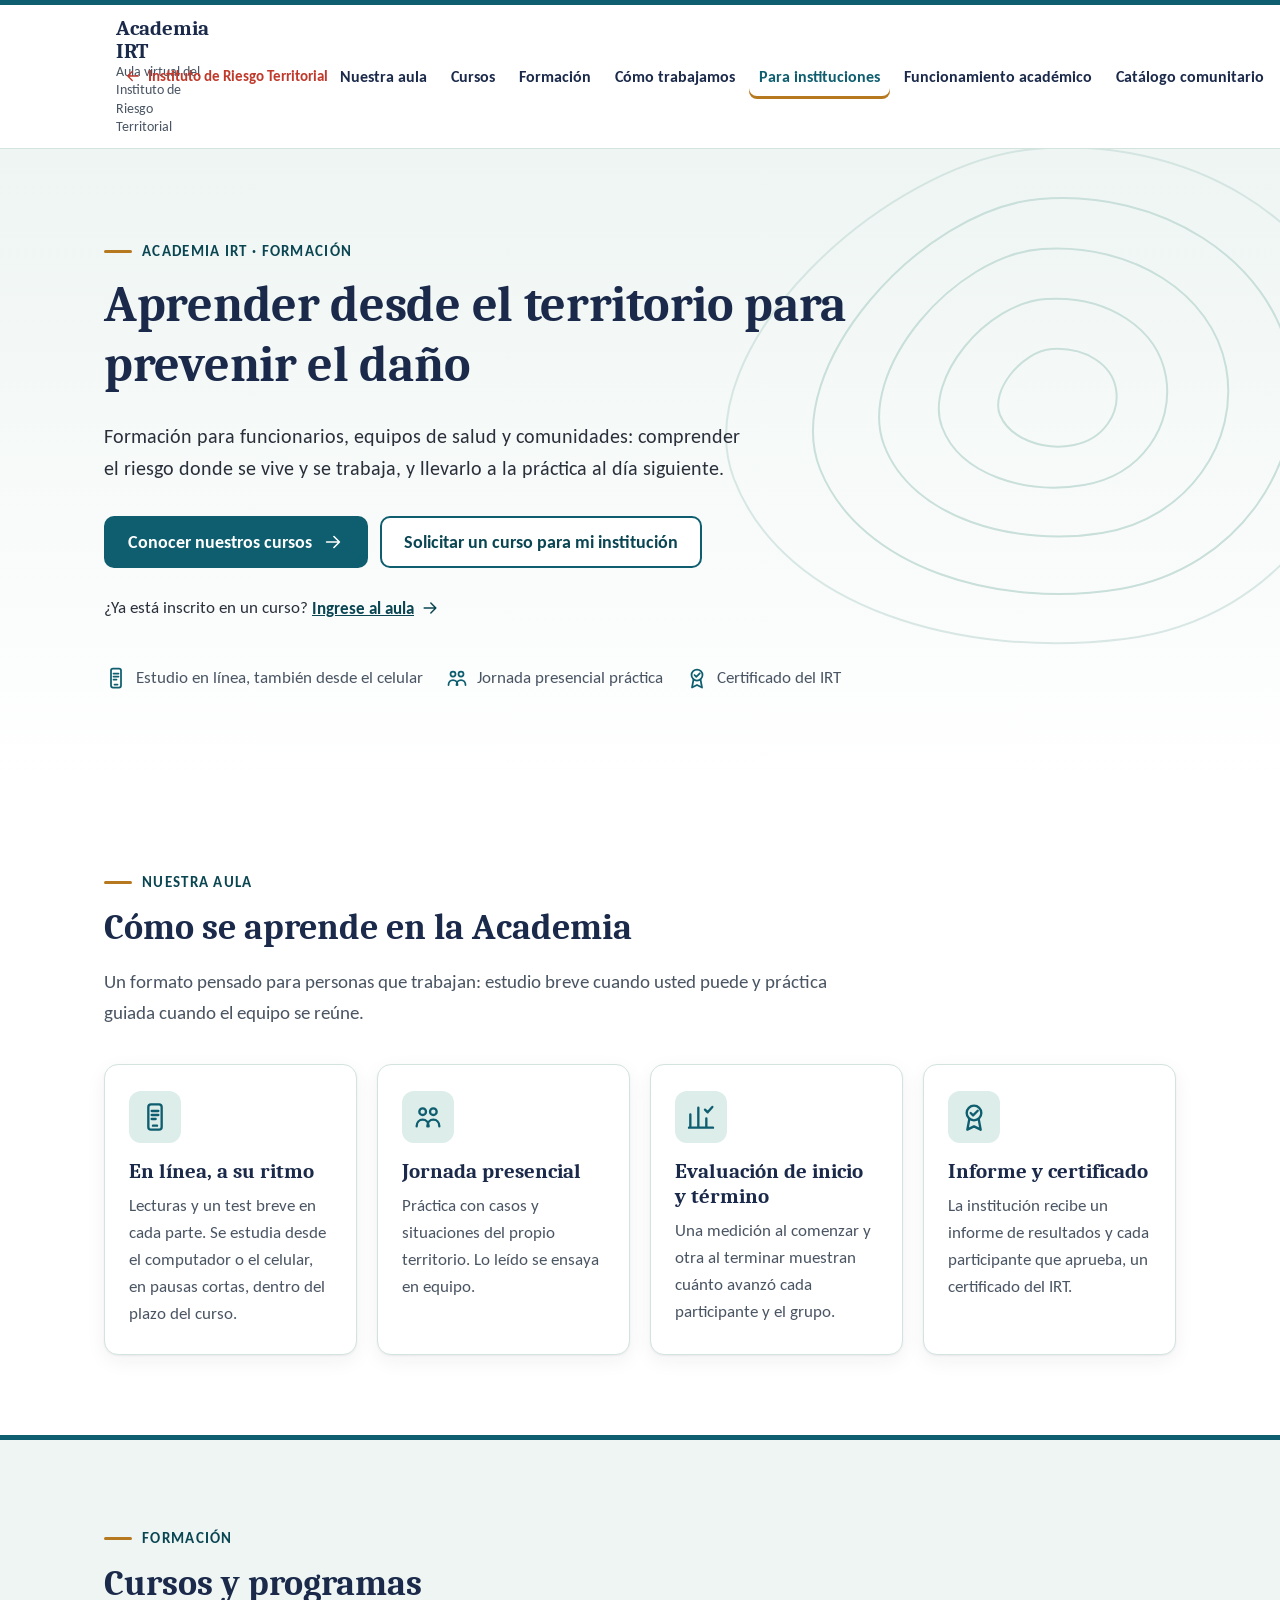
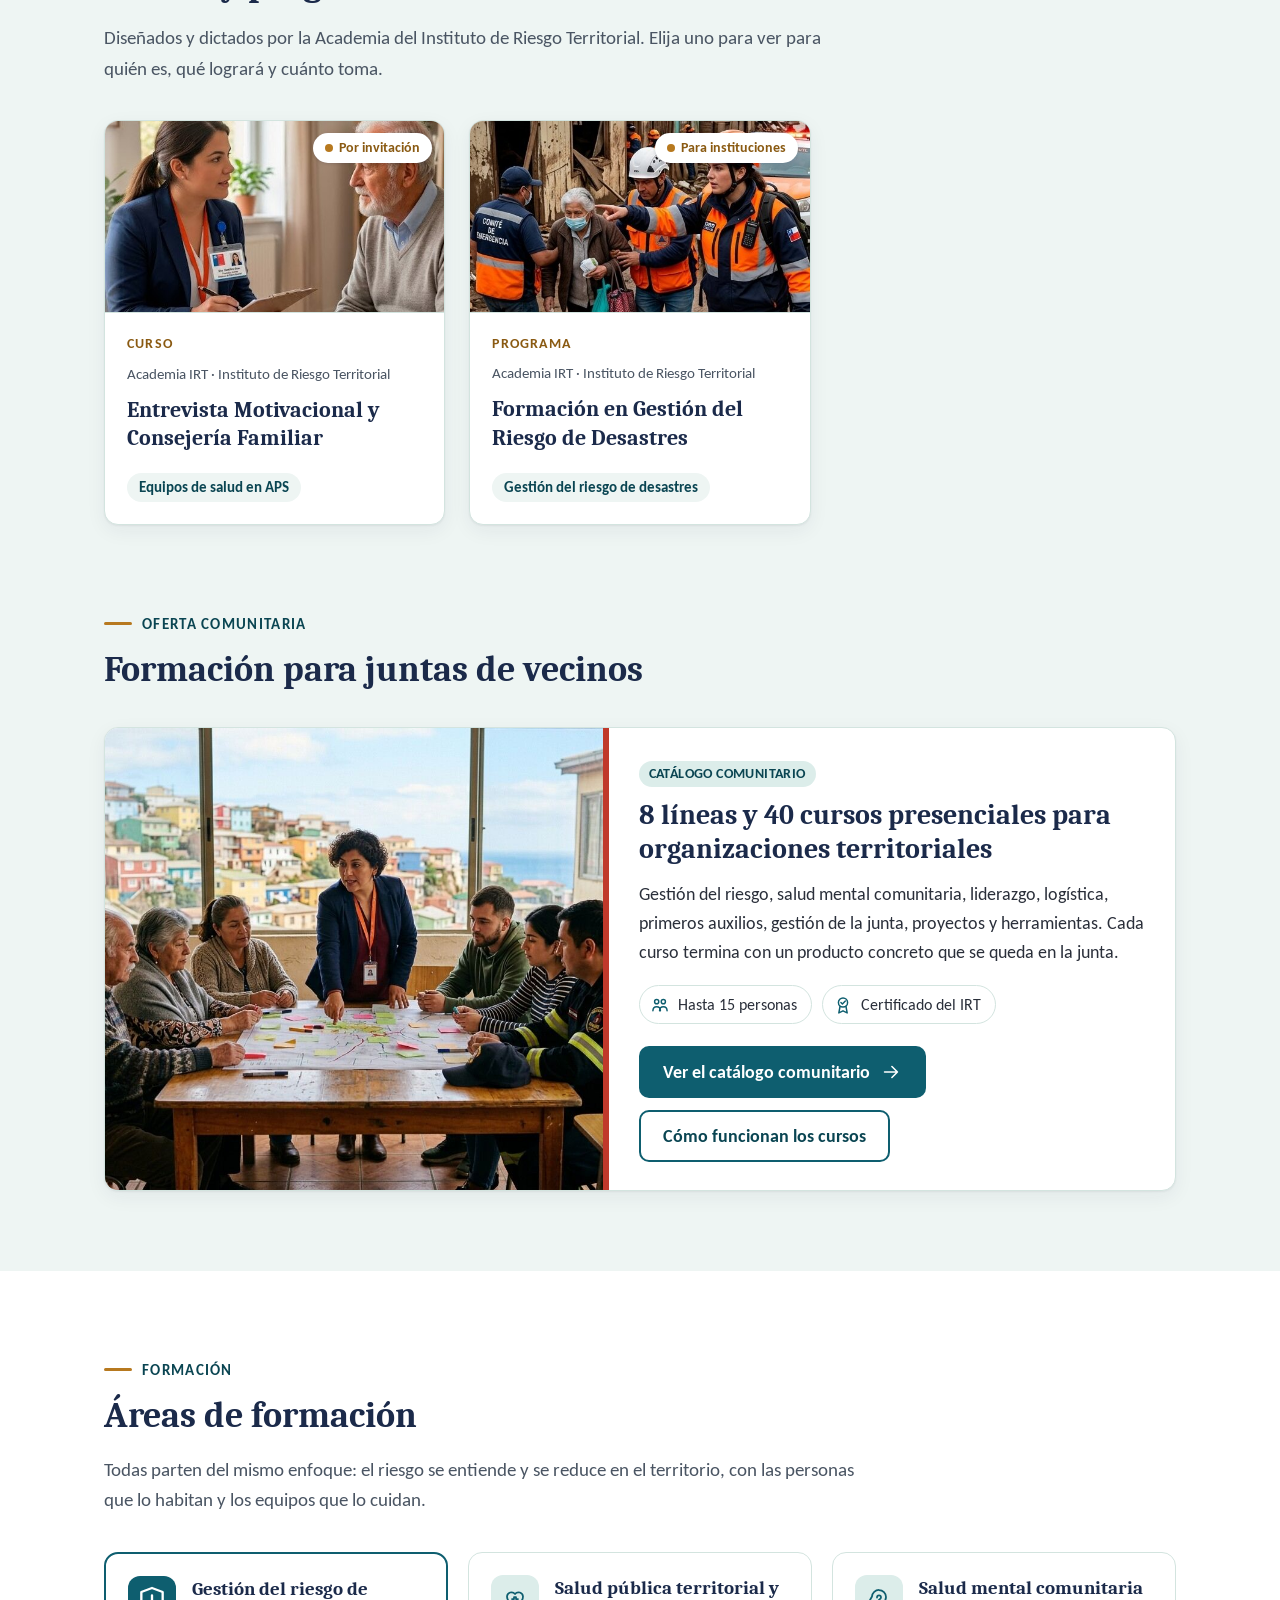
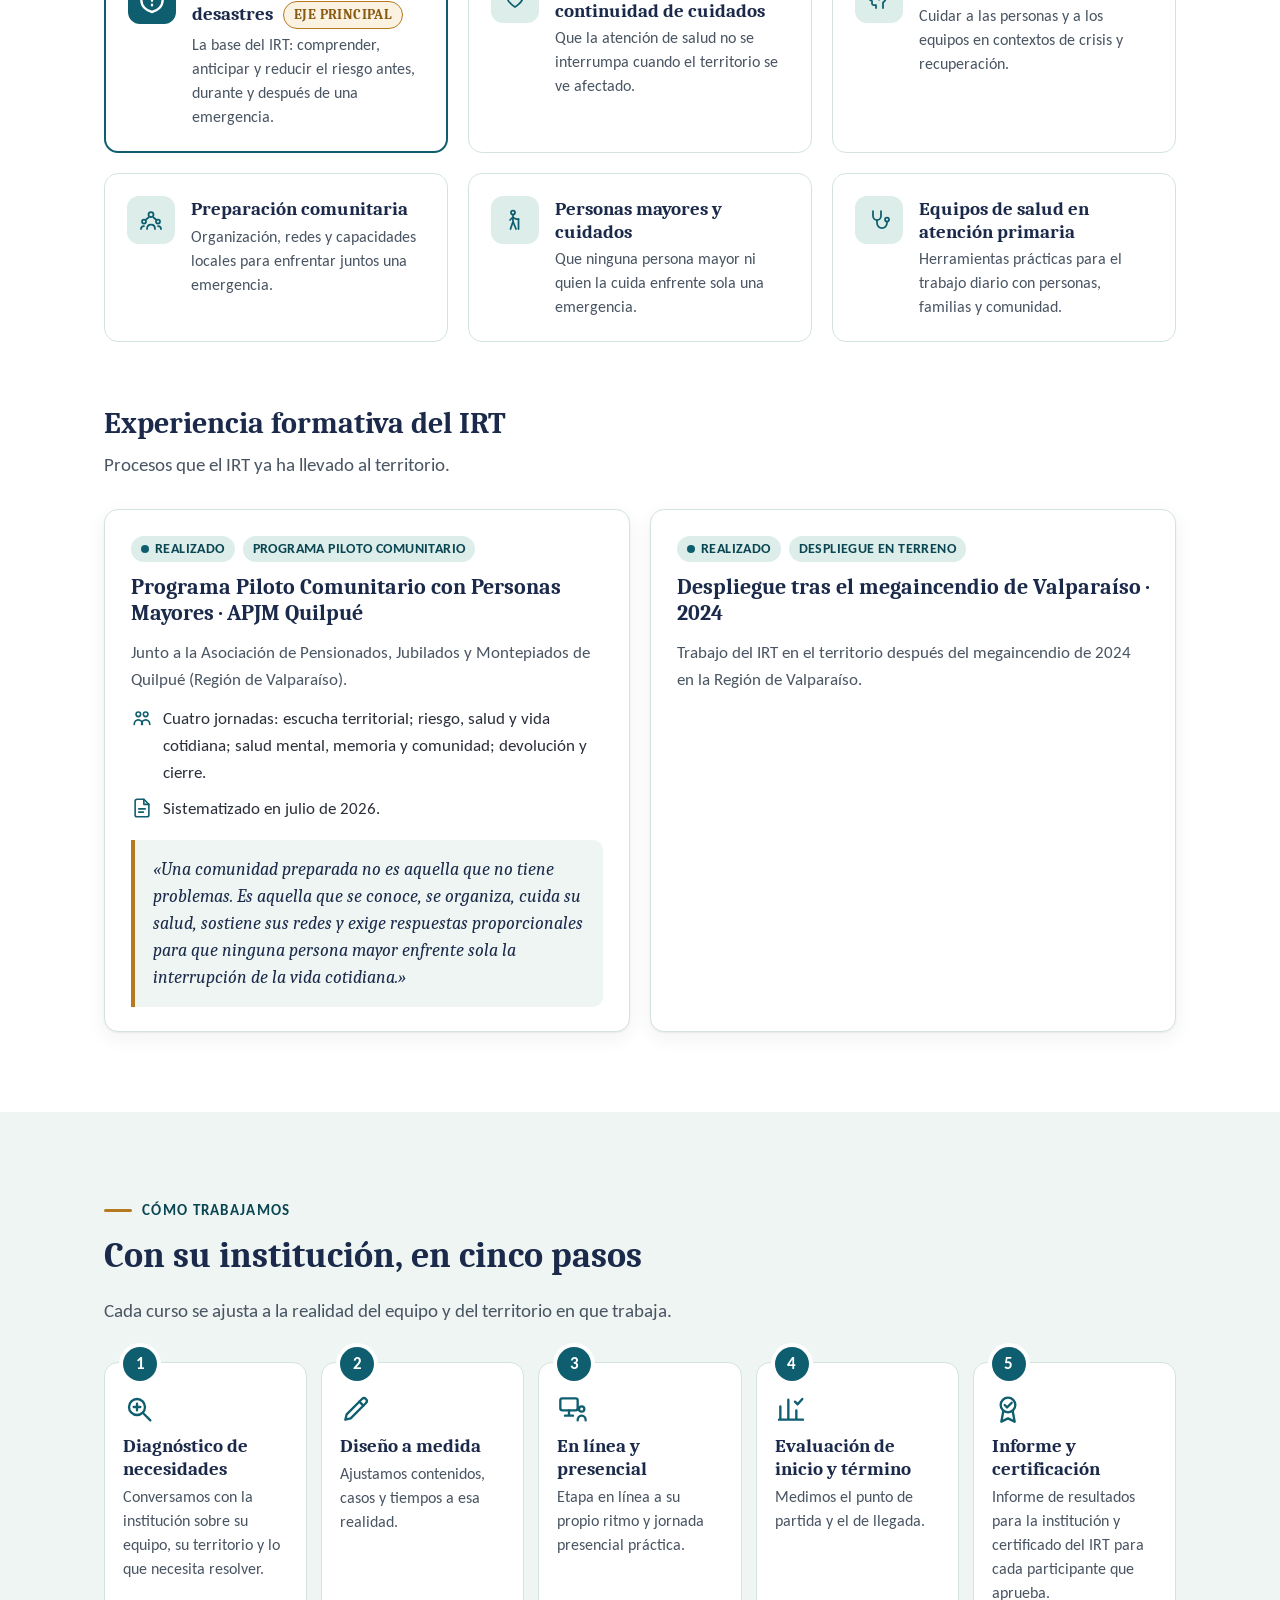
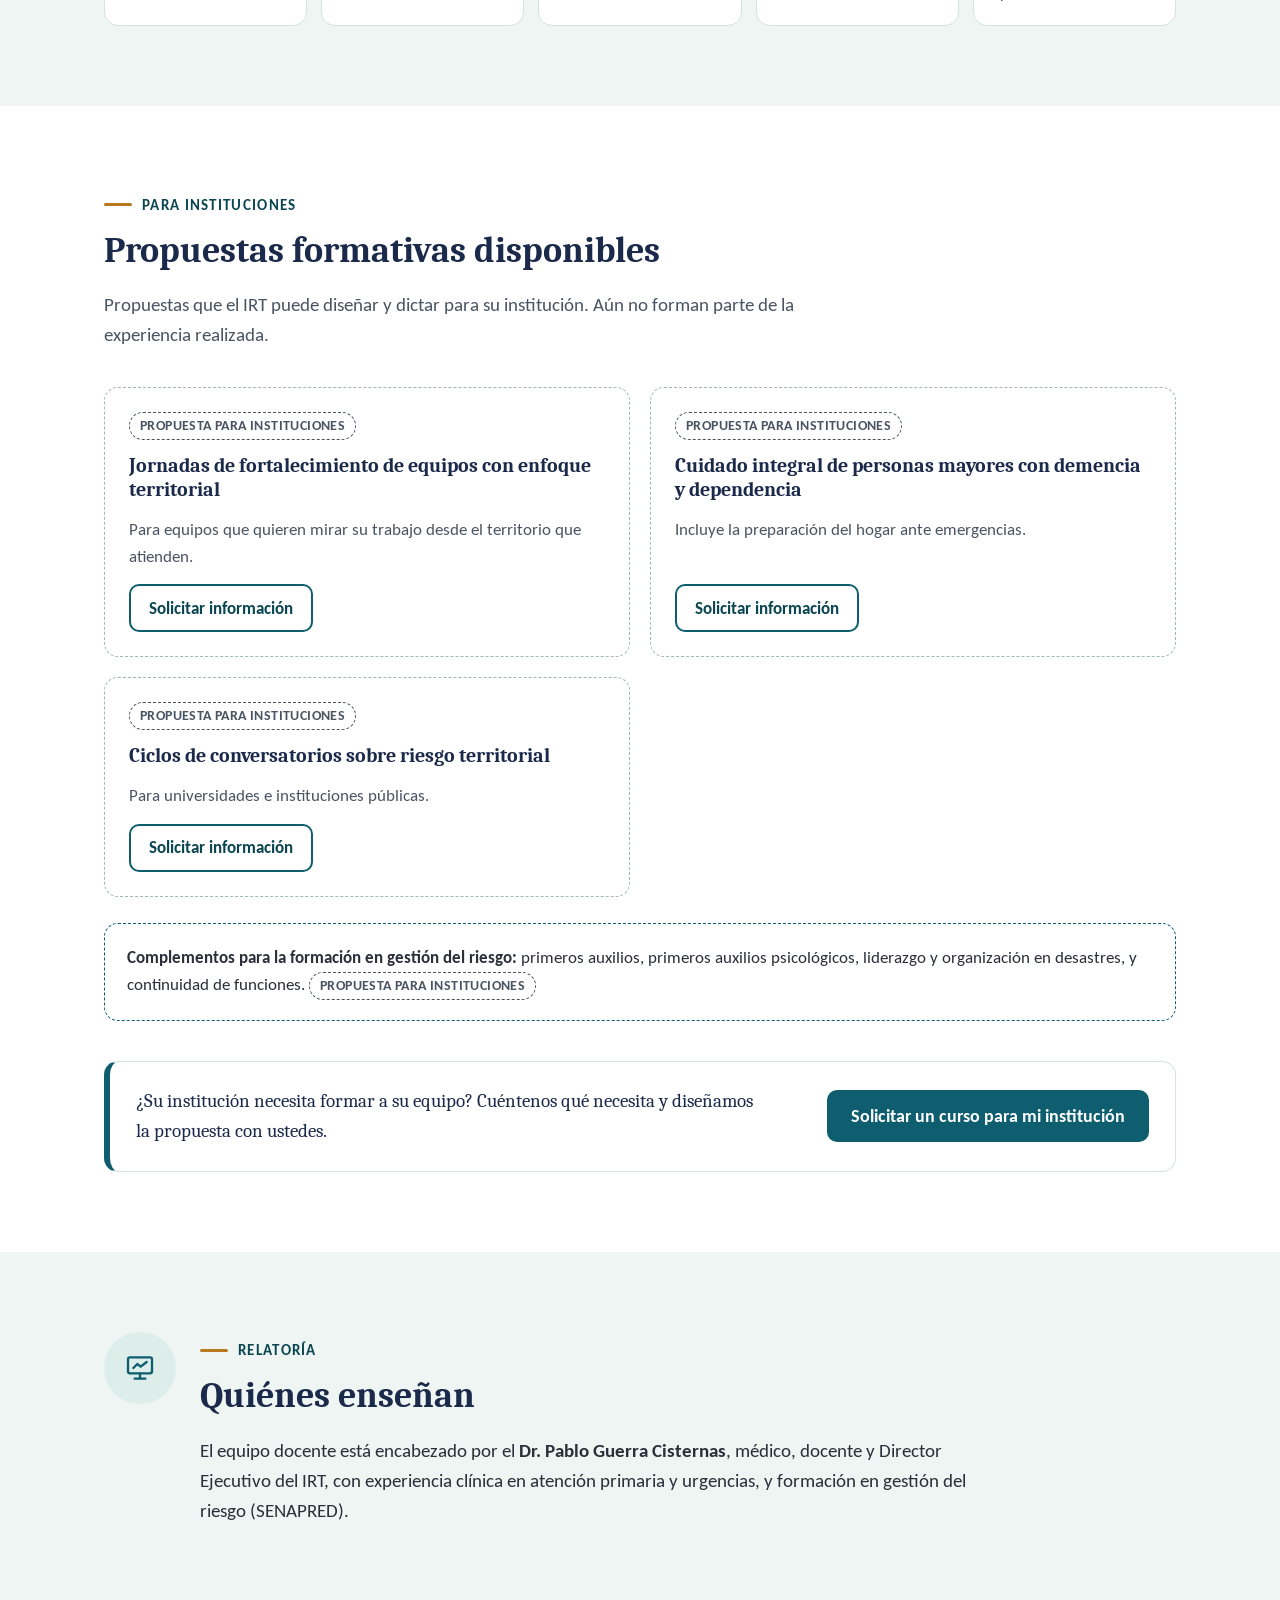
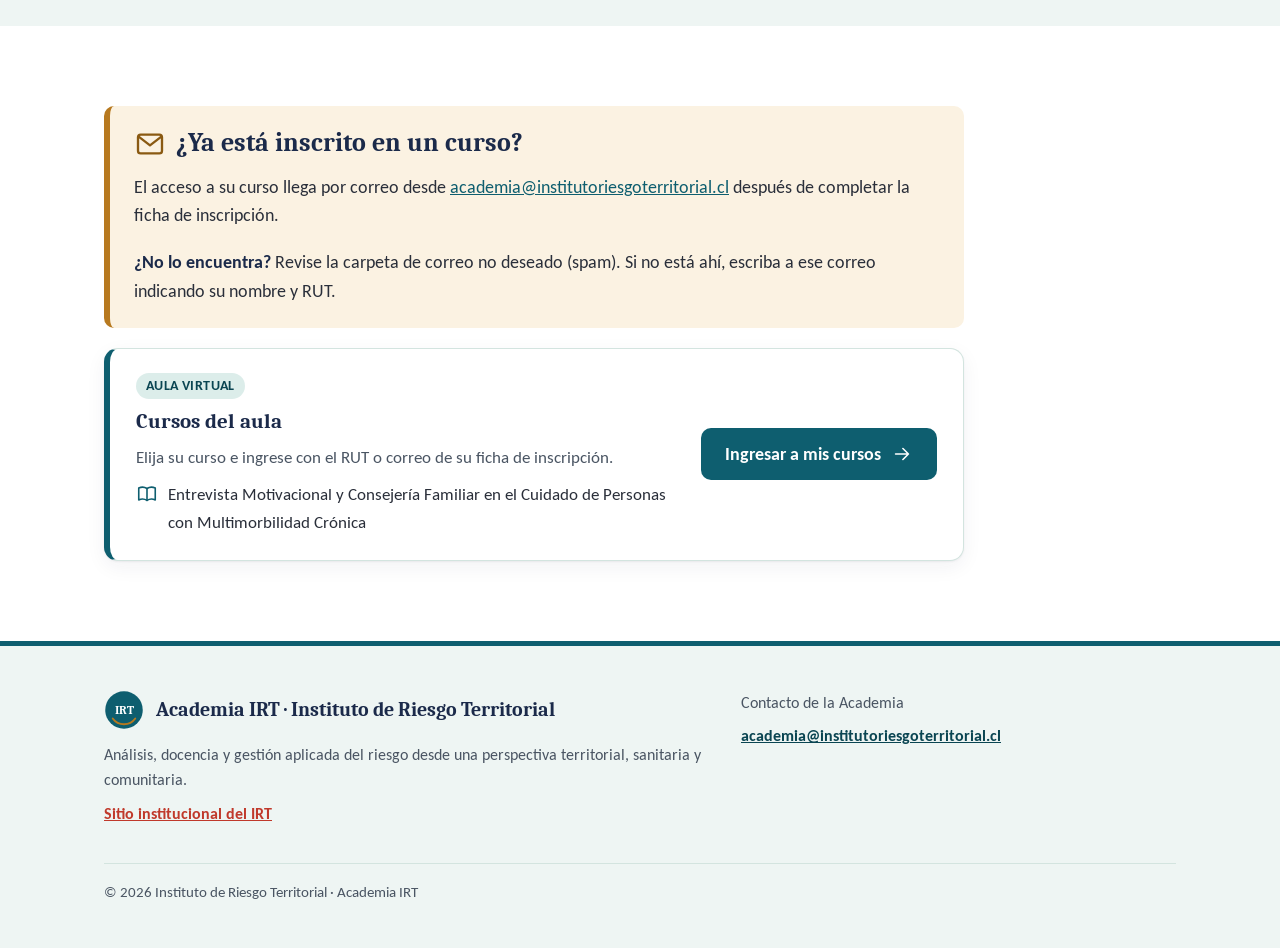
==== commit b22c7d76: "Agrega Funcionamiento académico y Catálogo comunitario (JJVV) - Nueva página /funcionamiento/: prese" ====
--- a/index.html
+++ b/index.html
@@ -22,7 +22,8 @@
 <link rel="preconnect" href="https://fonts.googleapis.com">
 <link rel="preconnect" href="https://fonts.gstatic.com" crossorigin>
 <link href="https://fonts.googleapis.com/css2?family=Caladea:wght@400;700&family=Carlito:ital,wght@0,400;0,700;1,400&display=swap" rel="stylesheet">
-<link rel="stylesheet" href="/assets/academia.css?v=20261022">
+<link rel="stylesheet" href="/assets/academia.css?v=20261025b">
+<link rel="stylesheet" href="/assets/comunitario.css?v=20261108">
 </head>
 <body>
 <a class="saltar" href="#contenido">Saltar al contenido</a>
@@ -34,7 +35,7 @@
       <span><b>Academia IRT</b><small>Aula virtual del Instituto de Riesgo Territorial</small></span>
     </a>
     <div class="cabecera__extra">
-      <a class="volver-irt" href="https://institutoriesgoterritorial.cl" data-sitio="/"><svg class="ico" aria-hidden="true"><use href="/assets/iconos.svg?v=20261021#i-volver"/></svg>Instituto de Riesgo Territorial<span class="visual-oculto"> (sitio institucional)</span></a>
+      <a class="volver-irt" href="https://institutoriesgoterritorial.cl" data-sitio="/"><svg class="ico" aria-hidden="true"><use href="/assets/iconos.svg?v=20261025#i-volver"/></svg>Instituto de Riesgo Territorial<span class="visual-oculto"> (sitio institucional)</span></a>
     </div>
     <nav class="menu" aria-label="Secciones de la Academia">
       <a href="#aula">Nuestra aula</a>
@@ -42,6 +43,8 @@
       <a href="#formacion">Formación</a>
       <a href="#como-trabajamos">Cómo trabajamos</a>
       <a href="#instituciones">Para instituciones</a>
+      <a href="/funcionamiento/">Funcionamiento académico</a>
+      <a href="/catalogo-comunitario/">Catálogo comunitario</a>
     </nav>
   </div>
 </header>
@@ -62,14 +65,14 @@
     <h1 id="titulo-inicio">Aprender desde el territorio para prevenir el daño</h1>
     <p class="bajada">Formación para funcionarios, equipos de salud y comunidades: comprender el riesgo donde se vive y se trabaja, y llevarlo a la práctica al día siguiente.</p>
     <div class="btns">
-      <a class="btn btn--primario" href="#cursos">Conocer nuestros cursos<svg class="ico" aria-hidden="true"><use href="/assets/iconos.svg?v=20261021#i-flecha"/></svg></a>
+      <a class="btn btn--primario" href="#cursos">Conocer nuestros cursos<svg class="ico" aria-hidden="true"><use href="/assets/iconos.svg?v=20261025#i-flecha"/></svg></a>
       <a class="btn btn--secundario" href="mailto:academia@institutoriesgoterritorial.cl?subject=Solicitud%20de%20curso%20para%20mi%20instituci%C3%B3n" data-solicitud="">Solicitar un curso para mi institución</a>
     </div>
-    <p class="apertura__aula">¿Ya está inscrito en un curso? <a href="/cursos/">Ingrese al aula<svg class="ico" aria-hidden="true"><use href="/assets/iconos.svg?v=20261021#i-flecha"/></svg></a></p>
+    <p class="apertura__aula">¿Ya está inscrito en un curso? <a href="/cursos/">Ingrese al aula<svg class="ico" aria-hidden="true"><use href="/assets/iconos.svg?v=20261025#i-flecha"/></svg></a></p>
     <ul class="apertura__datos">
-      <li><svg class="ico" aria-hidden="true"><use href="/assets/iconos.svg?v=20261021#i-movil"/></svg>Estudio en línea, también desde el celular</li>
-      <li><svg class="ico" aria-hidden="true"><use href="/assets/iconos.svg?v=20261021#i-presencial"/></svg>Jornada presencial práctica</li>
-      <li><svg class="ico" aria-hidden="true"><use href="/assets/iconos.svg?v=20261021#i-certificado"/></svg>Certificado del IRT</li>
+      <li><svg class="ico" aria-hidden="true"><use href="/assets/iconos.svg?v=20261025#i-movil"/></svg>Estudio en línea, también desde el celular</li>
+      <li><svg class="ico" aria-hidden="true"><use href="/assets/iconos.svg?v=20261025#i-presencial"/></svg>Jornada presencial práctica</li>
+      <li><svg class="ico" aria-hidden="true"><use href="/assets/iconos.svg?v=20261025#i-certificado"/></svg>Certificado del IRT</li>
     </ul>
   </div>
 </section>
@@ -84,22 +87,22 @@
     </div>
     <div class="grilla grilla--4">
       <article class="tarjeta">
-        <div class="tarjeta__ico"><svg class="ico ico--g" aria-hidden="true"><use href="/assets/iconos.svg?v=20261021#i-movil"/></svg></div>
+        <div class="tarjeta__ico"><svg class="ico ico--g" aria-hidden="true"><use href="/assets/iconos.svg?v=20261025#i-movil"/></svg></div>
         <h3>En línea, a su ritmo</h3>
         <p>Lecturas y un test breve en cada parte. Se estudia desde el computador o el celular, en pausas cortas, dentro del plazo del curso.</p>
       </article>
       <article class="tarjeta">
-        <div class="tarjeta__ico"><svg class="ico ico--g" aria-hidden="true"><use href="/assets/iconos.svg?v=20261021#i-presencial"/></svg></div>
+        <div class="tarjeta__ico"><svg class="ico ico--g" aria-hidden="true"><use href="/assets/iconos.svg?v=20261025#i-presencial"/></svg></div>
         <h3>Jornada presencial</h3>
         <p>Práctica con casos y situaciones del propio territorio. Lo leído se ensaya en equipo.</p>
       </article>
       <article class="tarjeta">
-        <div class="tarjeta__ico"><svg class="ico ico--g" aria-hidden="true"><use href="/assets/iconos.svg?v=20261021#i-evaluacion"/></svg></div>
+        <div class="tarjeta__ico"><svg class="ico ico--g" aria-hidden="true"><use href="/assets/iconos.svg?v=20261025#i-evaluacion"/></svg></div>
         <h3>Evaluación de inicio y término</h3>
         <p>Una medición al comenzar y otra al terminar muestran cuánto avanzó cada participante y el grupo.</p>
       </article>
       <article class="tarjeta">
-        <div class="tarjeta__ico"><svg class="ico ico--g" aria-hidden="true"><use href="/assets/iconos.svg?v=20261021#i-certificado"/></svg></div>
+        <div class="tarjeta__ico"><svg class="ico ico--g" aria-hidden="true"><use href="/assets/iconos.svg?v=20261025#i-certificado"/></svg></div>
         <h3>Informe y certificado</h3>
         <p>La institución recibe un informe de resultados y cada participante que aprueba, un certificado del IRT.</p>
       </article>
@@ -152,6 +155,32 @@
   </div>
 </section>
 
+<!-- 3b · Oferta comunitaria: enlaza al Catálogo comunitario (fuera de las marcas CATALOGO) -->
+<section class="seccion seccion--salvia" id="oferta-comunitaria" style="padding-top:0" aria-labelledby="titulo-oferta-com">
+  <div class="wrap">
+    <div class="encabezado">
+      <span class="antetitulo">Oferta comunitaria</span>
+      <h2 id="titulo-oferta-com">Formación para juntas de vecinos</h2>
+    </div>
+    <article class="oferta-com">
+      <img src="/assets/img/comunitario/taller-comunitario.jpg" alt="Vecinas, vecinos, un bombero y una facilitadora trabajan alrededor de una mesa con un mapa del barrio lleno de notas adhesivas." width="1376" height="768" loading="lazy" decoding="async">
+      <div class="oferta-com__texto">
+        <span class="etiqueta etiqueta--suave">Catálogo comunitario</span>
+        <h3 style="margin-top:12px">8 líneas y 40 cursos presenciales para organizaciones territoriales</h3>
+        <p>Gestión del riesgo, salud mental comunitaria, liderazgo, logística, primeros auxilios, gestión de la junta, proyectos y herramientas. Cada curso termina con un producto concreto que se queda en la junta.</p>
+        <div class="datos">
+          <span class="dato"><svg class="ico" aria-hidden="true"><use href="/assets/iconos.svg?v=20261025#i-presencial"/></svg>Hasta 15 personas</span>
+          <span class="dato"><svg class="ico" aria-hidden="true"><use href="/assets/iconos.svg?v=20261025#i-certificado"/></svg>Certificado del IRT</span>
+        </div>
+        <div class="btns">
+          <a class="btn btn--primario" href="/catalogo-comunitario/">Ver el catálogo comunitario<svg class="ico" aria-hidden="true"><use href="/assets/iconos.svg?v=20261025#i-flecha"/></svg></a>
+          <a class="btn btn--secundario" href="/funcionamiento/">Cómo funcionan los cursos</a>
+        </div>
+      </div>
+    </article>
+  </div>
+</section>
+
 <!-- 4 · Formación: áreas y experiencia -->
 <section class="seccion" id="formacion" aria-labelledby="titulo-formacion">
   <div class="wrap">
@@ -162,27 +191,27 @@
     </div>
     <div class="grilla grilla--3">
       <div class="area area--eje">
-        <div class="tarjeta__ico"><svg class="ico ico--g" aria-hidden="true"><use href="/assets/iconos.svg?v=20261021#i-riesgo"/></svg></div>
+        <div class="tarjeta__ico"><svg class="ico ico--g" aria-hidden="true"><use href="/assets/iconos.svg?v=20261025#i-riesgo"/></svg></div>
         <div><h3>Gestión del riesgo de desastres <span class="etiqueta etiqueta--ocre" style="margin-left:6px;vertical-align:middle">Eje principal</span></h3><p>La base del IRT: comprender, anticipar y reducir el riesgo antes, durante y después de una emergencia.</p></div>
       </div>
       <div class="area">
-        <div class="tarjeta__ico"><svg class="ico" aria-hidden="true"><use href="/assets/iconos.svg?v=20261021#i-salud"/></svg></div>
+        <div class="tarjeta__ico"><svg class="ico" aria-hidden="true"><use href="/assets/iconos.svg?v=20261025#i-salud"/></svg></div>
         <div><h3>Salud pública territorial y continuidad de cuidados</h3><p>Que la atención de salud no se interrumpa cuando el territorio se ve afectado.</p></div>
       </div>
       <div class="area">
-        <div class="tarjeta__ico"><svg class="ico" aria-hidden="true"><use href="/assets/iconos.svg?v=20261021#i-mente"/></svg></div>
+        <div class="tarjeta__ico"><svg class="ico" aria-hidden="true"><use href="/assets/iconos.svg?v=20261025#i-mente"/></svg></div>
         <div><h3>Salud mental comunitaria</h3><p>Cuidar a las personas y a los equipos en contextos de crisis y recuperación.</p></div>
       </div>
       <div class="area">
-        <div class="tarjeta__ico"><svg class="ico" aria-hidden="true"><use href="/assets/iconos.svg?v=20261021#i-comunidad"/></svg></div>
+        <div class="tarjeta__ico"><svg class="ico" aria-hidden="true"><use href="/assets/iconos.svg?v=20261025#i-comunidad"/></svg></div>
         <div><h3>Preparación comunitaria</h3><p>Organización, redes y capacidades locales para enfrentar juntos una emergencia.</p></div>
       </div>
       <div class="area">
-        <div class="tarjeta__ico"><svg class="ico" aria-hidden="true"><use href="/assets/iconos.svg?v=20261021#i-mayores"/></svg></div>
+        <div class="tarjeta__ico"><svg class="ico" aria-hidden="true"><use href="/assets/iconos.svg?v=20261025#i-mayores"/></svg></div>
         <div><h3>Personas mayores y cuidados</h3><p>Que ninguna persona mayor ni quien la cuida enfrente sola una emergencia.</p></div>
       </div>
       <div class="area">
-        <div class="tarjeta__ico"><svg class="ico" aria-hidden="true"><use href="/assets/iconos.svg?v=20261021#i-aps"/></svg></div>
+        <div class="tarjeta__ico"><svg class="ico" aria-hidden="true"><use href="/assets/iconos.svg?v=20261025#i-aps"/></svg></div>
         <div><h3>Equipos de salud en atención primaria</h3><p>Herramientas prácticas para el trabajo diario con personas, familias y comunidad.</p></div>
       </div>
     </div>
@@ -197,8 +226,8 @@
         <h3>Programa Piloto Comunitario con Personas Mayores · APJM Quilpué</h3>
         <p>Junto a la Asociación de Pensionados, Jubilados y Montepiados de Quilpué (Región de Valparaíso).</p>
         <ul class="ficha__datos">
-          <li><svg class="ico" aria-hidden="true"><use href="/assets/iconos.svg?v=20261021#i-presencial"/></svg><span>Cuatro jornadas: escucha territorial; riesgo, salud y vida cotidiana; salud mental, memoria y comunidad; devolución y cierre.</span></li>
-          <li><svg class="ico" aria-hidden="true"><use href="/assets/iconos.svg?v=20261021#i-informe"/></svg><span>Sistematizado en julio de 2026.</span></li>
+          <li><svg class="ico" aria-hidden="true"><use href="/assets/iconos.svg?v=20261025#i-presencial"/></svg><span>Cuatro jornadas: escucha territorial; riesgo, salud y vida cotidiana; salud mental, memoria y comunidad; devolución y cierre.</span></li>
+          <li><svg class="ico" aria-hidden="true"><use href="/assets/iconos.svg?v=20261025#i-informe"/></svg><span>Sistematizado en julio de 2026.</span></li>
         </ul>
         <blockquote class="ficha__cita">«Una comunidad preparada no es aquella que no tiene problemas. Es aquella que se conoce, se organiza, cuida su salud, sostiene sus redes y exige respuestas proporcionales para que ninguna persona mayor enfrente sola la interrupción de la vida cotidiana.»</blockquote>
       </article>
@@ -219,8 +248,8 @@
         <h3>Nombre de la experiencia</h3>
         <p>Con quién y dónde se realizó.</p>
         <ul class="ficha__datos">
-          <li><svg class="ico" aria-hidden="true"><use href="/assets/iconos.svg?v=20261021#i-reloj"/></svg><span>Duración y modalidad.</span></li>
-          <li><svg class="ico" aria-hidden="true"><use href="/assets/iconos.svg?v=20261021#i-territorio"/></svg><span>Institución o territorio.</span></li>
+          <li><svg class="ico" aria-hidden="true"><use href="/assets/iconos.svg?v=20261025#i-reloj"/></svg><span>Duración y modalidad.</span></li>
+          <li><svg class="ico" aria-hidden="true"><use href="/assets/iconos.svg?v=20261025#i-territorio"/></svg><span>Institución o territorio.</span></li>
         </ul>
       </article>
       -->
@@ -237,11 +266,11 @@
       <p class="bajada">Cada curso se ajusta a la realidad del equipo y del territorio en que trabaja.</p>
     </div>
     <ol class="proceso">
-      <li><svg class="ico ico--g" aria-hidden="true"><use href="/assets/iconos.svg?v=20261021#i-diagnostico"/></svg><h3>Diagnóstico de necesidades</h3><p>Conversamos con la institución sobre su equipo, su territorio y lo que necesita resolver.</p></li>
-      <li><svg class="ico ico--g" aria-hidden="true"><use href="/assets/iconos.svg?v=20261021#i-diseno"/></svg><h3>Diseño a medida</h3><p>Ajustamos contenidos, casos y tiempos a esa realidad.</p></li>
-      <li><svg class="ico ico--g" aria-hidden="true"><use href="/assets/iconos.svg?v=20261021#i-modalidad"/></svg><h3>En línea y presencial</h3><p>Etapa en línea a su propio ritmo y jornada presencial práctica.</p></li>
-      <li><svg class="ico ico--g" aria-hidden="true"><use href="/assets/iconos.svg?v=20261021#i-evaluacion"/></svg><h3>Evaluación de inicio y término</h3><p>Medimos el punto de partida y el de llegada.</p></li>
-      <li><svg class="ico ico--g" aria-hidden="true"><use href="/assets/iconos.svg?v=20261021#i-certificado"/></svg><h3>Informe y certificación</h3><p>Informe de resultados para la institución y certificado del IRT para cada participante que aprueba.</p></li>
+      <li><svg class="ico ico--g" aria-hidden="true"><use href="/assets/iconos.svg?v=20261025#i-diagnostico"/></svg><h3>Diagnóstico de necesidades</h3><p>Conversamos con la institución sobre su equipo, su territorio y lo que necesita resolver.</p></li>
+      <li><svg class="ico ico--g" aria-hidden="true"><use href="/assets/iconos.svg?v=20261025#i-diseno"/></svg><h3>Diseño a medida</h3><p>Ajustamos contenidos, casos y tiempos a esa realidad.</p></li>
+      <li><svg class="ico ico--g" aria-hidden="true"><use href="/assets/iconos.svg?v=20261025#i-modalidad"/></svg><h3>En línea y presencial</h3><p>Etapa en línea a su propio ritmo y jornada presencial práctica.</p></li>
+      <li><svg class="ico ico--g" aria-hidden="true"><use href="/assets/iconos.svg?v=20261025#i-evaluacion"/></svg><h3>Evaluación de inicio y término</h3><p>Medimos el punto de partida y el de llegada.</p></li>
+      <li><svg class="ico ico--g" aria-hidden="true"><use href="/assets/iconos.svg?v=20261025#i-certificado"/></svg><h3>Informe y certificación</h3><p>Informe de resultados para la institución y certificado del IRT para cada participante que aprueba.</p></li>
     </ol>
   </div>
 </section>
@@ -288,7 +317,7 @@
 <section class="seccion seccion--salvia" id="relatoria" aria-labelledby="titulo-relatoria">
   <div class="wrap">
     <div class="relatoria">
-      <div class="relatoria__ico"><svg class="ico ico--g" aria-hidden="true"><use href="/assets/iconos.svg?v=20261021#i-relatoria"/></svg></div>
+      <div class="relatoria__ico"><svg class="ico ico--g" aria-hidden="true"><use href="/assets/iconos.svg?v=20261025#i-relatoria"/></svg></div>
       <div>
         <span class="antetitulo">Relatoría</span>
         <h2 id="titulo-relatoria">Quiénes enseñan</h2>
@@ -302,7 +331,7 @@
 <section class="seccion" id="inscritos" aria-labelledby="titulo-inscritos">
   <div class="wrap">
     <div class="recuadro" style="max-width:860px">
-      <h2 id="titulo-inscritos" style="font-size:26px;display:flex;align-items:center;gap:10px"><svg class="ico ico--g" aria-hidden="true" style="color:var(--ocre-osc)"><use href="/assets/iconos.svg?v=20261021#i-correo"/></svg>¿Ya está inscrito en un curso?</h2>
+      <h2 id="titulo-inscritos" style="font-size:26px;display:flex;align-items:center;gap:10px"><svg class="ico ico--g" aria-hidden="true" style="color:var(--ocre-osc)"><use href="/assets/iconos.svg?v=20261025#i-correo"/></svg>¿Ya está inscrito en un curso?</h2>
       <p>El acceso a su curso llega por correo desde <a class="correo" href="mailto:academia@institutoriesgoterritorial.cl">academia@institutoriesgoterritorial.cl</a> después de completar la ficha de inscripción.</p>
       <p><b>¿No lo encuentra?</b> Revise la carpeta de correo no deseado (spam). Si no está ahí, escriba a ese correo indicando su nombre y RUT.</p>
     </div>
@@ -312,10 +341,10 @@
         <h3 id="titulo-cursos-aula">Cursos del aula</h3>
         <p class="curso-tarjeta__desc">Elija su curso e ingrese con el RUT o correo de su ficha de inscripción.</p>
         <ul class="ficha__datos">
-          <li><svg class="ico" aria-hidden="true"><use href="/assets/iconos.svg?v=20261021#i-modulo"/></svg><span>Entrevista Motivacional y Consejería Familiar en el Cuidado de Personas con Multimorbilidad Crónica</span></li>
+          <li><svg class="ico" aria-hidden="true"><use href="/assets/iconos.svg?v=20261025#i-modulo"/></svg><span>Entrevista Motivacional y Consejería Familiar en el Cuidado de Personas con Multimorbilidad Crónica</span></li>
         </ul>
       </div>
-      <a class="btn btn--primario" href="/cursos/">Ingresar a mis cursos<svg class="ico" aria-hidden="true"><use href="/assets/iconos.svg?v=20261021#i-flecha"/></svg></a>
+      <a class="btn btn--primario" href="/cursos/">Ingresar a mis cursos<svg class="ico" aria-hidden="true"><use href="/assets/iconos.svg?v=20261025#i-flecha"/></svg></a>
     </article>
   </div>
 </section>
@@ -417,7 +446,7 @@
   </form>
 
   <div class="ventana__cuerpo ventana__exito" id="solicitud-exito" hidden>
-    <svg class="ico ico--g" aria-hidden="true"><use href="/assets/iconos.svg?v=20261021#i-correo"/></svg>
+    <svg class="ico ico--g" aria-hidden="true"><use href="/assets/iconos.svg?v=20261025#i-correo"/></svg>
     <p tabindex="-1" id="solicitud-gracias">Gracias. Recibimos su solicitud de capacitación; el equipo de Academia IRT le responderá a la brevedad.</p>
     <button type="button" class="btn btn--primario" data-cerrar>Cerrar</button>
   </div>
--- a/assets/academia.css
+++ b/assets/academia.css
@@ -867,6 +867,7 @@
 .test-esqueleto span{height:52px;background:var(--salvia);border-radius:12px}
 .test-esqueleto span:first-child{height:24px;width:70%}
 
+.test-portada__nivel{margin:0 0 14px;font-size:18px;line-height:1.5;color:var(--tinta)}
 .test-portada__instrucciones{font-size:18px;color:var(--texto);margin:0 0 18px}
 .test-datos{list-style:none;margin:0 0 18px;padding:0;display:flex;flex-wrap:wrap;gap:10px}
 .test-datos li{display:inline-flex;align-items:center;gap:8px;padding:8px 14px;border-radius:999px;background:var(--salvia);color:var(--tinta);font-size:16px;font-weight:700}
@@ -886,6 +887,10 @@
 @media (prefers-reduced-motion:no-preference){ .test-progreso__barra span{transition:width .25s ease} }
 .test-enunciado{font-family:var(--f-titulo);font-size:clamp(21px,2.6vw,24px);line-height:1.35;color:var(--tinta);margin:0 0 16px}
 .test-enunciado:focus{outline:none}
+/* Casos de 2 o 3 líneas: texto completo, sin cortes ni puntos suspensivos */
+.test-enunciado,.test-alternativa__texto{overflow-wrap:anywhere;white-space:normal}
+.test-enunciado--largo{font-family:var(--f-texto);font-size:20px;line-height:1.5;font-weight:700}
+.test-alternativa__texto{flex:1 1 auto;min-width:0;padding-top:3px}
 
 .test-alternativas{display:grid;gap:10px}
 .test-alternativa{position:relative;display:flex;align-items:flex-start;gap:14px;min-height:56px;padding:14px 16px;border:1.5px solid var(--texto-suave);border-radius:12px;background:var(--blanco);color:var(--texto);font-size:18px;line-height:1.45;cursor:pointer}
@@ -926,11 +931,13 @@
 .test-nota__valor{display:grid;margin:0;line-height:1}
 .test-nota__etq{font-size:15px;font-weight:700;letter-spacing:1px;text-transform:uppercase;color:var(--texto-suave)}
 .test-nota__valor b{font-family:var(--f-titulo);font-size:64px;color:var(--ocre-osc);line-height:1.05}
+.test-nota__aprobacion{margin-top:4px;font-size:14px;line-height:1.3;color:var(--texto-suave)}
 .test-nota__info{display:grid;gap:8px;justify-items:start}
 .test-nota__puntos{margin:0;font-size:19px;font-weight:700;color:var(--tinta)}
 .insignia-neutra{display:inline-flex;align-items:center;gap:6px;padding:3px 12px 3px 8px;border-radius:999px;border:1px solid var(--texto-suave);background:var(--blanco);color:var(--texto);font-size:15px;font-weight:700}
 .insignia-neutra .ico{width:18px;height:18px;color:var(--texto-suave)}
 
+.test-correccion__resumen{margin:0 0 10px;font-size:18px;font-weight:700;color:var(--tinta)}
 .test-correccion{border:1px solid var(--linea);border-radius:12px;background:var(--blanco)}
 .test-correccion summary{display:flex;align-items:center;justify-content:space-between;gap:12px;min-height:52px;padding:10px 16px;cursor:pointer;list-style:none;font-weight:700;color:var(--petroleo-osc)}
 .test-correccion summary::-webkit-details-marker{display:none}
@@ -949,10 +956,260 @@
 /* Tarjetas del test de inicio y de la evaluación final en el aula */
 .modulo--evaluacion .num .ico{color:var(--petroleo);margin-bottom:4px}
 .modulo--evaluacion.modulo--bloqueado .num .ico{color:var(--pendiente-texto)}
+.modulo .modulo__ficha-test{display:inline-block;margin:0 0 14px;padding:4px 12px;border-radius:999px;background:var(--salvia);font-size:16px;font-weight:700;color:var(--tinta)}
 
 @media (max-width:560px){
   .test-ventana{width:100vw}
   .test-acciones--fijas,.test-navegacion{margin:18px -16px 0;padding:12px 16px 16px}
   .test-alternativa{font-size:17px;padding:12px 14px}
+  .test-enunciado--largo{font-size:18px}
   .test-nota__valor b{font-size:54px}
 }
+
+/* --------------------------------------------------------------------------
+   Sala del curso (assets/aula.js): banda del curso, pestañas Tablón, Trabajo
+   de clase, Personas y Foro, temas plegables y ventana «Escribir mi aporte».
+   Tarjetas blancas con borde fino y esquinas de 12 px; filete superior
+   petróleo en los temas y ocre en lo pendiente. Solo variables de :root.
+   -------------------------------------------------------------------------- */
+html.con-sala .cabecera{position:relative}
+.sala[hidden]{display:none}
+
+/* Banda del curso (también antes de ingresar, en las salas por institución) */
+.sala-banda{position:relative;background:var(--petroleo);color:var(--blanco);overflow:hidden}
+.sala-banda::after{content:"";position:absolute;left:0;right:0;bottom:0;height:5px;background:var(--ocre)}
+.sala-banda__wrap{display:flex;justify-content:space-between;align-items:flex-end;gap:24px;padding-top:36px;padding-bottom:34px}
+.sala-banda__texto{min-width:0}
+.sala-banda__ante{margin:0 0 8px;font-size:15px;font-weight:700;letter-spacing:.6px;text-transform:uppercase;color:var(--petroleo-claro)}
+.sala-banda__titulo{margin:0 0 12px;color:var(--blanco);font-size:clamp(28px,4vw,42px);max-width:30ch}
+.sala-banda__titulo:focus{outline:none}
+.sala-banda__titulo:focus-visible{outline:3px solid var(--blanco);outline-offset:4px}
+.sala-banda__datos{display:flex;flex-wrap:wrap;gap:4px 0;margin:0;font-size:19px;font-weight:700;color:var(--blanco)}
+.sala-banda__datos span+span::before{content:"·";margin:0 10px;color:var(--petroleo-claro)}
+.sala-banda__plazo{margin:8px 0 0;font-size:17px;color:var(--petroleo-claro)}
+.sala-banda__lado{flex:none;display:flex;flex-direction:column;align-items:flex-end;gap:10px}
+.sala-banda__hola{margin:0;font-size:18px;font-weight:700;color:var(--blanco)}
+.sala-banda__salir{background:transparent;color:var(--blanco);border-color:var(--blanco)}
+.sala-banda__salir:hover{background:var(--petroleo-osc);color:var(--blanco)}
+.sala-banda__salir:focus-visible{outline-color:var(--blanco)}
+.sala-portada .sala-banda{margin-bottom:36px}
+
+/* Pestañas: barra superior fija */
+.sala-pestanas{position:sticky;top:0;z-index:15;background:var(--blanco);border-bottom:1px solid var(--linea);box-shadow:0 2px 8px rgba(27,42,74,.05)}
+.sala-pestanas__lista{display:flex;gap:4px;overflow-x:auto;scrollbar-width:none}
+.sala-pestana{display:inline-flex;align-items:center;gap:8px;min-height:60px;padding:8px 18px;border:0;border-bottom:4px solid transparent;background:none;color:var(--texto-suave);font:700 18px/1.2 var(--f-texto);cursor:pointer;white-space:nowrap}
+.sala-pestana .ico{width:22px;height:22px}
+.sala-pestana:hover{color:var(--petroleo-osc);background:var(--salvia)}
+.sala-pestana[aria-selected="true"]{color:var(--petroleo);border-bottom-color:var(--petroleo)}
+.sala-pestana:focus-visible{outline:3px solid var(--petroleo-osc);outline-offset:-3px;border-radius:6px}
+.sala-pestana__corto{display:none}
+
+.sala-cuerpo{padding-top:28px;padding-bottom:12px}
+.sala-panel:focus{outline:none}
+.sala-panel__titulo{font-size:clamp(26px,3vw,32px);margin-bottom:6px}
+.sala-panel__bajada{color:var(--texto-suave);margin-bottom:16px}
+.sala-ayuda{margin:24px 0 48px;font-size:17px;color:var(--texto-suave)}
+.sala-cargando{display:flex;align-items:center;gap:12px;margin:12px 0;color:var(--texto)}
+
+/* Tarjeta base de la sala */
+.tarjeta-sala{background:var(--blanco);border:1px solid var(--linea);border-radius:12px;padding:20px 22px}
+.tarjeta-sala--pendiente{border-top:5px solid var(--ocre)}
+.tarjeta-sala h3{font-size:20px;margin-bottom:10px}
+
+/* Tablón */
+.tablon{display:grid;grid-template-columns:minmax(260px,330px) minmax(0,1fr);gap:24px;align-items:start}
+.tablon__lado,.tablon__flujo{display:grid;gap:18px;min-width:0}
+.tablon__titulo{margin:0;font-size:22px}
+.tablon__vacio{margin:0;padding:22px;border:1px dashed var(--linea);border-radius:12px;color:var(--texto-suave)}
+.proximo__ante{margin:0 0 6px;font-family:var(--f-texto);font-size:15px;font-weight:700;letter-spacing:.5px;text-transform:uppercase;color:var(--ocre-osc)}
+.proximo__titulo{margin:0 0 4px;font-family:var(--f-titulo);font-size:22px;font-weight:700;line-height:1.25;color:var(--tinta)}
+.proximo__detalle{margin:0 0 16px;color:var(--texto)}
+.proximo .btns{flex-direction:column}
+.proximo .btn{width:100%}
+.fechas dl{display:grid;grid-template-columns:auto 1fr;gap:6px 14px;margin:0;font-size:17px}
+.fechas dt{font-weight:700;color:var(--tinta)}
+.fechas dd{margin:0}
+.aviso-sala__cab{display:flex;align-items:center;gap:12px;margin-bottom:12px}
+.aviso-sala__autor{margin:0;font-weight:700;color:var(--tinta);line-height:1.3}
+.aviso-sala__fecha{display:block;font-size:16px;color:var(--texto-suave)}
+.aviso-sala__titulo{margin:0 0 8px;font-size:21px}
+.aviso-sala__texto p:last-child{margin-bottom:0}
+.bienvenida-sala{background:var(--salvia)}
+.bienvenida-sala__barra{display:flex;justify-content:space-between;align-items:center;gap:12px}
+.bienvenida-sala__barra h4{margin:0;font-size:20px}
+.bienvenida-sala__alternar{min-height:44px;padding:6px 12px;border:0;border-radius:8px;background:none;color:var(--petroleo-osc);font:700 17px var(--f-texto);text-decoration:underline;cursor:pointer}
+.bienvenida-sala__alternar:hover{background:var(--blanco)}
+.bienvenida-sala__cuerpo{margin-top:12px}
+.bienvenida-sala__firma{display:flex;flex-direction:column;margin:0 0 12px}
+.bienvenida-sala__firma span{font-size:16px;color:var(--texto-suave)}
+
+/* Avatares (inicial del nombre) */
+.avatar{flex:none;display:grid;place-items:center;width:44px;height:44px;border-radius:50%;background:var(--petroleo);color:var(--blanco);font:700 19px/1 var(--f-titulo)}
+.avatar--ico{background:var(--petroleo-claro);color:var(--petroleo)}
+.avatar--chico{width:34px;height:34px;font-size:16px}
+
+/* Chips de estado (texto con contraste AA sobre su fondo) */
+.chip{flex:none;display:inline-flex;align-items:center;padding:3px 12px;border-radius:999px;font-size:15px;font-weight:700;line-height:1.35;white-space:nowrap}
+.chip--hecho{color:var(--petroleo-osc);background:var(--petroleo-claro)}
+.chip--leido{color:var(--petroleo-osc);background:var(--blanco);border:1px solid var(--petroleo)}
+.chip--pendiente{color:var(--ocre-osc);background:var(--ocre-claro);border:1px solid var(--ocre)}
+.chip--pronto{color:var(--pendiente-texto);background:var(--pendiente-fondo)}
+
+/* Trabajo de clase: avance y temas */
+.avance{margin-bottom:22px}
+.avance__texto{margin:0 0 10px;font-weight:700;font-size:19px;color:var(--tinta)}
+.avance__nota{margin:10px 0 0;font-size:15px;line-height:1.45;color:var(--texto-suave)}
+.avance__promedio{margin:8px 0 0;font-size:17px}
+.avance__promedio b{font-family:var(--f-titulo);font-size:21px;color:var(--ocre-osc)}
+.temas{display:grid;gap:14px}
+.tema{background:var(--blanco);border:1px solid var(--linea);border-top:4px solid var(--petroleo);border-radius:12px;overflow:hidden}
+.tema--pendiente{border-top-color:var(--ocre)}
+.tema__cabeza{margin:0;font:inherit}
+.tema__boton{display:flex;align-items:center;gap:16px;width:100%;min-height:76px;padding:14px 20px;border:0;background:none;text-align:left;font:inherit;color:inherit;cursor:pointer}
+.tema__boton:hover{background:var(--salvia)}
+.tema__boton:focus-visible{outline:3px solid var(--petroleo-osc);outline-offset:-3px;border-radius:10px}
+.tema__num{flex:none;display:grid;place-items:center;width:48px;height:48px;border-radius:50%;background:var(--petroleo-claro);color:var(--petroleo-osc);font:700 19px/1 var(--f-titulo)}
+.tema__num:empty{display:none}
+.tema--pendiente .tema__num{background:var(--ocre-claro);color:var(--ocre-osc)}
+.tema__texto{flex:1;min-width:0;display:grid;grid-template-columns:minmax(0,1fr) auto;column-gap:14px;align-items:center}
+.tema__texto .chip{grid-column:2;grid-row:1/span 2}
+.tema__titulo{font-family:var(--f-titulo);font-size:21px;font-weight:700;line-height:1.25;color:var(--tinta)}
+.tema__meta{font-size:16px;color:var(--texto-suave)}
+.tema__flecha{flex:none;width:12px;height:12px;margin:0 4px 6px;border-right:2.5px solid var(--petroleo);border-bottom:2.5px solid var(--petroleo);transform:rotate(45deg)}
+.tema__boton[aria-expanded="true"] .tema__flecha{transform:rotate(-135deg);margin-bottom:-6px}
+.tema__cuerpo{padding:4px 20px 20px;border-top:1px solid var(--linea)}
+.tema__frase{margin:14px 0 8px;padding-left:14px;border-left:3px solid var(--ocre);font-family:var(--f-titulo);font-style:italic;font-size:19px;line-height:1.45;color:var(--tinta)}
+.tema__desc{margin:12px 0 0;color:var(--texto)}
+.filas{list-style:none;margin:14px 0 0;padding:0;border:1px solid var(--linea);border-radius:12px}
+.fila{display:flex;align-items:center;gap:14px;padding:14px 16px}
+.fila+.fila{border-top:1px solid var(--linea)}
+.fila__ico{flex:none;display:grid;place-items:center;width:44px;height:44px;border-radius:10px;background:var(--salvia);color:var(--petroleo)}
+.fila__texto{flex:1;min-width:0}
+.fila__titulo{margin:0;font-weight:700;color:var(--tinta);line-height:1.3}
+.fila__detalle{margin:2px 0 0;font-size:16px;line-height:1.4;color:var(--texto-suave)}
+.fila__accion{flex:none}
+.fila__botones{display:flex;flex-wrap:wrap;align-items:center;justify-content:flex-end;gap:6px 14px}
+.fila__enlace{display:inline-flex;align-items:center;min-height:44px;font-weight:700;color:var(--petroleo-osc)}
+.fila .btn{min-width:150px}
+.fila__pronto[disabled]{cursor:not-allowed;color:var(--pendiente-texto);background:var(--pendiente-fondo);border-color:var(--pendiente-fondo);transform:none;box-shadow:none}
+.leido{display:inline-flex;align-items:center;gap:12px;min-height:48px;margin-top:14px;padding:6px 14px 6px 10px;border:1.5px solid var(--petroleo);border-radius:10px;font-weight:700;color:var(--petroleo-osc);cursor:pointer}
+.leido:hover{background:var(--salvia)}
+.leido input{width:24px;height:24px;margin:0;accent-color:var(--petroleo);cursor:pointer}
+.leido:focus-within{outline:3px solid var(--petroleo-osc);outline-offset:2px}
+.leido input:focus-visible{outline:none}
+.jornada-datos{display:grid;grid-template-columns:auto 1fr;gap:6px 16px;margin:14px 0 0;font-size:17px}
+.jornada-datos dt{font-weight:700;color:var(--tinta)}
+.jornada-datos dd{margin:0}
+
+/* Personas */
+.personas{margin-bottom:32px}
+.personas__titulo{display:flex;align-items:center;gap:12px;padding-bottom:10px;margin-bottom:6px;border-bottom:2px solid var(--petroleo);font-size:clamp(24px,2.6vw,28px);color:var(--petroleo-osc)}
+.personas__cuenta{margin-left:auto;font:700 17px var(--f-texto);color:var(--texto-suave)}
+.personas__lista{list-style:none;margin:0;padding:0}
+.persona{display:flex;align-items:center;gap:14px;padding:12px 4px;border-bottom:1px solid var(--linea)}
+.persona__nombre{margin:0;font-weight:700;color:var(--tinta);line-height:1.3}
+.persona__dato{margin:0;font-size:16px;color:var(--texto-suave)}
+/* Ficha destacada del relator (primera del «Equipo docente») */
+.relator{display:flex;align-items:flex-start;gap:28px;margin:16px 0 8px;padding:26px 28px;background:var(--blanco);border:1px solid var(--linea);border-top:5px solid var(--petroleo);border-radius:12px}
+.relator__iniciales,.relator__foto{flex:none;width:120px;height:120px;border-radius:50%}
+.relator__iniciales{display:grid;place-items:center;background:var(--petroleo);color:var(--blanco);font:700 44px/1 var(--f-titulo);letter-spacing:1px;box-shadow:0 0 0 5px var(--blanco),0 0 0 9px var(--ocre)}
+.relator__foto{object-fit:cover;box-shadow:0 0 0 5px var(--blanco),0 0 0 9px var(--ocre)}
+.relator__texto{flex:1;min-width:0}
+.relator__rol{display:inline-block;margin:0 0 6px;padding:2px 12px;border-radius:999px;background:var(--ocre-claro);border:1px solid var(--ocre);color:var(--ocre-osc);font-size:15px;font-weight:700;letter-spacing:.4px;text-transform:uppercase}
+.relator__nombre{margin:0 0 4px;font-family:var(--f-titulo);font-size:clamp(24px,2.6vw,30px);font-weight:700;line-height:1.2;color:var(--tinta)}
+.relator__cargo{margin:0 0 14px;font-weight:700;color:var(--petroleo-osc)}
+.relator__resena p{margin:0 0 12px}
+.relator__subtitulo{margin:4px 0 6px;font-size:15px;font-weight:700;letter-spacing:.5px;text-transform:uppercase;color:var(--texto-suave)}
+.relator__formacion{margin:0 0 14px;padding-left:22px;font-size:17px}
+.relator__formacion li{margin-bottom:4px}
+.relator__formacion li::marker{color:var(--ocre)}
+.relator__contacto{display:flex;flex-wrap:wrap;align-items:center;gap:8px 24px;margin:0;padding-top:14px;border-top:1px solid var(--linea)}
+.relator__correo{display:inline-flex;align-items:center;gap:8px}
+.relator__correo .ico{width:22px;height:22px;color:var(--petroleo)}
+.relator__enlace{display:inline-flex;align-items:center;min-height:44px;font-weight:700;color:var(--petroleo-osc)}
+.relator__enlace::after{content:"↗";margin-left:6px;font-weight:400}
+.personas__vacio{margin:12px 0 0;color:var(--texto-suave)}
+.personas__nota{margin:10px 0 0;font-size:15px;color:var(--texto-suave)}
+
+/* Foro */
+.aviso-foro{margin:0 0 20px}
+.aviso-foro p{font-weight:700}
+.foro-error p{margin:0 0 12px}
+.actividad{margin-bottom:20px;border-top:5px solid var(--petroleo)}
+.actividad--abierta{border-top-color:var(--ocre)}
+.actividad__cab{display:flex;justify-content:space-between;align-items:flex-start;gap:12px}
+.actividad__titulo{margin:0 0 4px}
+.actividad__fecha{margin:0 0 10px;font-size:16px;font-weight:700;color:var(--ocre-osc)}
+.actividad__consigna{margin-bottom:16px}
+.actividad__cuenta{margin:20px 0 8px;padding-top:14px;border-top:1px solid var(--linea);font:700 16px var(--f-texto);color:var(--texto-suave)}
+.aportes{list-style:none;margin:0;padding:0;display:grid;gap:12px}
+.aporte{padding:14px 16px;border:1px solid var(--linea);border-radius:12px;background:var(--blanco)}
+.aportes--respuestas{margin:12px 0 0 16px;padding-left:16px;border-left:3px solid var(--petroleo-claro)}
+.aportes--respuestas .aporte{background:var(--salvia);border-color:var(--salvia)}
+.aporte__cab{display:flex;flex-wrap:wrap;align-items:center;gap:4px 10px;margin-bottom:8px}
+.aporte__autor{font-weight:700;color:var(--tinta)}
+.aporte__fecha{font-size:15px;color:var(--texto-suave)}
+.aporte__texto p{margin:0 0 .6em}
+.aporte__texto p:last-child{margin:0}
+.aporte__responder{min-height:44px;margin-top:6px;padding:6px 12px;border:0;border-radius:8px;background:none;color:var(--petroleo-osc);font:700 17px var(--f-texto);cursor:pointer}
+.aporte__responder:hover{background:var(--salvia);text-decoration:underline}
+
+/* Ventana «Escribir mi aporte» */
+.aporte-ventana form{display:grid;gap:16px}
+.aporte-ventana .aviso-foro{margin:0}
+.aporte-ventana__datos{display:grid;grid-template-columns:1fr 1fr;gap:16px}
+.aporte-ventana__respuesta{margin:0;padding:10px 14px;border-left:3px solid var(--petroleo-claro);background:var(--salvia);border-radius:0 8px 8px 0;font-style:italic;color:var(--texto)}
+.aporte-ventana__olvidar{margin:-6px 0 0;font-size:16px;color:var(--texto-suave)}
+.aporte-ventana__contador{text-align:right}
+.aporte-ventana .ventana__acciones{margin-top:4px}
+.aporte-ventana .campo__error[hidden]{display:none}
+.enlace-boton{min-height:44px;padding:0 4px;border:0;background:none;color:var(--petroleo-osc);font:700 16px var(--f-texto);text-decoration:underline;cursor:pointer}
+.campo textarea[aria-invalid="true"],.campo input[aria-invalid="true"]{border-color:var(--ocre-osc);border-width:2px}
+
+@media (prefers-reduced-motion:reduce){
+  .sala *,.ventana *{transition:none!important;animation-duration:.01ms!important;scroll-behavior:auto!important}
+  html{scroll-behavior:auto}
+}
+
+/* Tableta: el tablón pasa a una columna */
+@media (max-width:900px){
+  .tablon{grid-template-columns:minmax(0,1fr)}
+  .sala-banda__wrap{flex-direction:column;align-items:flex-start}
+  .sala-banda__lado{flex-direction:row;align-items:center;flex-wrap:wrap}
+}
+
+/* Celular: pestañas en una barra inferior, con ícono y texto */
+@media (max-width:760px){
+  html.con-sala body{padding-bottom:calc(72px + env(safe-area-inset-bottom))}
+  .sala-pestanas{position:fixed;top:auto;bottom:0;left:0;right:0;border-top:1px solid var(--linea);border-bottom:0;box-shadow:0 -2px 12px rgba(27,42,74,.08);padding-bottom:env(safe-area-inset-bottom)}
+  .sala-pestanas .wrap{padding:0}
+  .sala-pestanas__lista{gap:0;overflow:visible}
+  .sala-pestana{flex:1 1 0;min-width:0;flex-direction:column;gap:2px;min-height:68px;padding:8px 2px 6px;border-bottom:0;border-top:4px solid transparent;font-size:14px}
+  .sala-pestana[aria-selected="true"]{border-top-color:var(--petroleo);background:var(--salvia)}
+  .sala-pestana .ico{width:24px;height:24px}
+  .sala-pestana__largo{position:absolute!important;width:1px;height:1px;overflow:hidden;clip:rect(0 0 0 0);white-space:nowrap}
+  .sala-pestana__corto{display:inline}
+  .sala-banda__wrap{padding-top:26px;padding-bottom:26px}
+  .sala-banda__datos{flex-direction:column;font-size:17px}
+  .sala-banda__datos span+span::before{content:none}
+  .sala-cuerpo{padding-top:20px}
+  .tarjeta-sala{padding:18px 16px}
+  .tema__boton{gap:12px;padding:12px 14px}
+  .tema__num{width:40px;height:40px;font-size:17px}
+  .tema__titulo{font-size:19px}
+  .tema__texto{grid-template-columns:minmax(0,1fr)}
+  .tema__texto .chip{grid-column:1;grid-row:auto;justify-self:start;margin-top:6px}
+  .tema__cuerpo{padding:4px 14px 16px}
+  .fila{flex-wrap:wrap;padding:14px}
+  .fila__accion{flex-basis:100%}
+  .fila__botones{justify-content:flex-start}
+  .fila .btn{width:100%}
+  .fila__botones .btn{width:auto;flex:1}
+  .aporte-ventana__datos{grid-template-columns:1fr}
+  .aporte-ventana{width:100vw;max-width:100vw;max-height:100dvh;height:100dvh;margin:0;border-radius:0}
+  .aportes--respuestas{margin-left:4px;padding-left:12px}
+  .relator{flex-direction:column;align-items:center;gap:18px;padding:22px 18px;text-align:left}
+  .relator__iniciales,.relator__foto{width:96px;height:96px;font-size:36px}
+  .relator__texto{width:100%}
+  .aula-aviso{top:auto!important;bottom:calc(84px + env(safe-area-inset-bottom))}
+}
--- a/assets/comunitario.css
+++ b/assets/comunitario.css
@@ -0,0 +1,179 @@
+/* ==========================================================================
+   Academia IRT · Funcionamiento académico y Catálogo comunitario
+   Complementa /assets/academia.css (se carga después). Usa sus tokens y
+   agrega los colores de la marca madre IRT como acentos de las líneas.
+   Al modificarlo, cambie la versión en los <link>: comunitario.css?v=AAAAMMDD
+   ========================================================================== */
+:root{
+  --irt-marino:#1B2A4A;
+  --irt-terracota:#C0392B;
+  --irt-dorado:#B8902F;
+  --irt-dorado-osc:#7A5E14;     /* dorado como texto (contraste AA sobre blanco) */
+}
+
+/* Marcador de dato por confirmar: visible a propósito, solo para revisión */
+.pendiente-dato{display:inline;background:#FFF4C2;color:#5C4400;border:1px dashed #B8902F;border-radius:6px;padding:1px 6px;font-size:.92em;font-weight:700;font-family:var(--f-texto)}
+.pendiente-bloque{display:block;margin:14px 0 0;padding:10px 14px}
+
+/* Apertura con imagen */
+.apertura-com{background:linear-gradient(180deg,var(--salvia) 0%,var(--blanco) 100%);border-bottom:1px solid var(--linea);padding:52px 0 56px}
+.apertura-com .wrap{display:grid;grid-template-columns:minmax(0,1.1fr) minmax(0,1fr);gap:40px;align-items:center}
+.apertura-com h1{font-size:clamp(30px,4.2vw,44px)}
+.apertura-com .bajada{color:var(--texto);margin-bottom:22px}
+.apertura-com figure{margin:0;border-radius:var(--radio);overflow:hidden;box-shadow:var(--sombra);border-bottom:5px solid var(--irt-terracota)}
+.apertura-com img{display:block;width:100%;height:auto;aspect-ratio:1376/768;object-fit:cover}
+
+/* Texto de presentación */
+.presentacion{max-width:860px;font-family:var(--f-titulo);font-size:clamp(20px,2.3vw,24px);line-height:1.5;color:var(--tinta);border-left:5px solid var(--irt-dorado);padding:4px 0 4px 22px;margin:0 0 28px}
+.principios{display:grid;grid-template-columns:repeat(3,minmax(0,1fr));gap:16px;margin:0;padding:0;list-style:none}
+.principios li{background:var(--blanco);border:1px solid var(--linea);border-radius:12px;padding:18px 20px;font-size:17px;color:var(--texto)}
+.principios b{display:block;font-family:var(--f-titulo);font-size:19px;color:var(--tinta);margin-bottom:4px}
+
+/* Modalidades */
+.modalidades{display:grid;grid-template-columns:repeat(3,minmax(0,1fr));gap:20px;align-items:start}
+.modalidad{background:var(--blanco);border:1px solid var(--linea);border-top:6px solid var(--acento,var(--irt-marino));border-radius:var(--radio);padding:24px 22px;box-shadow:var(--sombra)}
+.modalidad--a{--acento:var(--irt-marino)}
+.modalidad--b{--acento:var(--irt-terracota)}
+.modalidad--c{--acento:var(--irt-dorado)}
+.modalidad__letra{display:inline-grid;place-items:center;width:40px;height:40px;border-radius:50%;background:var(--acento);color:#fff;font-family:var(--f-titulo);font-weight:700;font-size:20px;margin-bottom:12px}
+.modalidad--c .modalidad__letra{color:var(--irt-marino)}
+.modalidad h3{font-size:22px;margin-bottom:.2em}
+.modalidad__para{margin:0 0 14px;color:var(--texto-suave);font-size:16px}
+.modalidad dl{margin:0;display:grid;gap:12px}
+.modalidad dt{font-weight:700;color:var(--tinta);font-size:16px}
+.modalidad dd{margin:2px 0 0;font-size:16px;line-height:1.5;color:var(--texto)}
+
+/* Ruta del participante (línea de tiempo vertical) */
+.recorridos{display:grid;grid-template-columns:repeat(2,minmax(0,1fr));gap:24px;align-items:start}
+.recorrido{background:var(--blanco);border:1px solid var(--linea);border-radius:var(--radio);padding:24px 22px;box-shadow:var(--sombra)}
+.recorrido h3{display:flex;align-items:center;gap:10px;font-size:21px;margin-bottom:16px}
+.recorrido h3 .ico{color:var(--acento,var(--irt-marino))}
+.recorrido ol{list-style:none;margin:0;padding:0;counter-reset:r}
+.recorrido li{counter-increment:r;position:relative;padding:0 0 18px 54px;min-height:40px;font-size:17px;color:var(--texto)}
+.recorrido li:last-child{padding-bottom:0}
+.recorrido li::before{content:counter(r);position:absolute;left:0;top:-4px;width:36px;height:36px;border-radius:50%;background:var(--acento,var(--irt-marino));color:#fff;font-weight:700;display:grid;place-items:center;font-size:16px}
+.recorrido li:not(:last-child)::after{content:"";position:absolute;left:17px;top:34px;bottom:0;width:2px;background:var(--linea)}
+.recorrido li b{display:block;color:var(--tinta)}
+.recorrido--linea{--acento:var(--irt-marino)}
+.recorrido--presencial{--acento:var(--irt-terracota)}
+
+/* Catálogo: filtro y buscador */
+.cat-herramientas{display:grid;gap:14px;margin:0 0 24px;padding:18px;background:var(--blanco);border:1px solid var(--linea);border-radius:var(--radio)}
+.cat-herramientas[hidden]{display:none}
+.cat-buscador label{display:block;font-weight:700;color:var(--tinta);font-size:16px;margin-bottom:6px}
+.cat-buscador input{width:100%;min-height:50px;padding:10px 14px;font:inherit;font-size:18px;border:1.5px solid #9DB3AE;border-radius:10px;color:var(--texto);background:var(--blanco)}
+.cat-buscador input:focus{outline:3px solid var(--petroleo-osc);outline-offset:1px;border-color:var(--petroleo)}
+.cat-filtros{display:flex;flex-wrap:wrap;gap:8px;margin:0;padding:0;border:0}
+.cat-filtros legend{font-weight:700;color:var(--tinta);font-size:16px;margin-bottom:6px;padding:0;width:100%}
+.cat-filtro{min-height:44px;padding:8px 14px;border-radius:999px;border:1.5px solid var(--linea);background:var(--blanco);color:var(--tinta);font:inherit;font-size:16px;font-weight:700;cursor:pointer;display:inline-flex;align-items:center;gap:8px;text-align:left}
+.cat-filtro i{width:10px;height:10px;border-radius:50%;background:var(--acento,var(--irt-marino));flex:none}
+.cat-filtro:hover{background:var(--salvia)}
+.cat-filtro[aria-pressed="true"]{background:var(--irt-marino);border-color:var(--irt-marino);color:#fff}
+.cat-filtro[aria-pressed="true"] i{box-shadow:0 0 0 2px #fff}
+.cat-estado{margin:0;font-size:16px;color:var(--texto-suave)}
+.cat-vacio{padding:18px 20px;border:1px dashed var(--texto-suave);border-radius:12px;color:var(--texto-suave);background:var(--blanco)}
+
+/* Colores de acento por línea (paleta IRT y sus derivados) */
+[data-linea="GRD"]{--acento:#C0392B;--acento-texto:#A93226;--acento-claro:#FBEDEB}
+[data-linea="SMC"]{--acento:#0E5E6F;--acento-texto:#0A4552;--acento-claro:#E3F0EE}
+[data-linea="LID"]{--acento:#1B2A4A;--acento-texto:#1B2A4A;--acento-claro:#E8ECF4}
+[data-linea="LOG"]{--acento:#B8902F;--acento-texto:#7A5E14;--acento-claro:#F8F0DC}
+[data-linea="SAP"]{--acento:#8E2A20;--acento-texto:#8E2A20;--acento-claro:#F6E6E3}
+[data-linea="ADM"]{--acento:#3A5078;--acento-texto:#2E4063;--acento-claro:#E9EDF5}
+[data-linea="PRY"]{--acento:#9A7424;--acento-texto:#6E5212;--acento-claro:#F6EFDF}
+[data-linea="HER"]{--acento:#4A6670;--acento-texto:#36505A;--acento-claro:#E8EFF1}
+
+/* Tarjeta de línea (desplegable) */
+.lineas{display:grid;gap:14px}
+.linea{background:var(--blanco);border:1px solid var(--linea);border-left:8px solid var(--acento);border-radius:var(--radio);box-shadow:var(--sombra)}
+.linea[hidden]{display:none}
+.linea>summary{display:grid;grid-template-columns:auto minmax(0,1fr) auto;align-items:center;gap:16px;padding:18px 20px;cursor:pointer;list-style:none}
+.linea>summary::-webkit-details-marker{display:none}
+.linea>summary::after{content:"";width:12px;height:12px;border-right:2.5px solid var(--acento-texto);border-bottom:2.5px solid var(--acento-texto);transform:rotate(45deg) translate(-3px,-3px)}
+.linea[open]>summary::after{transform:rotate(-135deg) translate(-3px,-3px)}
+@media (prefers-reduced-motion:no-preference){ .linea>summary::after{transition:transform .2s ease} }
+.linea>summary:focus-visible{outline:3px solid var(--petroleo-osc);outline-offset:2px;border-radius:var(--radio)}
+.linea__num{display:grid;place-items:center;width:52px;height:52px;border-radius:12px;background:var(--acento-claro);color:var(--acento-texto);font-family:var(--f-titulo);font-weight:700;font-size:15px;line-height:1.05;text-align:center}
+.linea__num b{display:block;font-size:22px}
+.linea__titulo{display:block;font-family:var(--f-titulo);font-weight:700;font-size:21px;color:var(--tinta);line-height:1.25}
+.linea__meta{display:block;font-size:16px;color:var(--texto-suave);margin-top:2px}
+.linea__cuerpo{padding:0 20px 20px}
+.linea__sub{margin:0 0 14px;font-style:italic;color:var(--texto)}
+.linea__nota{margin:0 0 14px;padding:12px 16px;background:var(--acento-claro);border-left:4px solid var(--acento);border-radius:8px;font-size:16px;color:var(--texto)}
+.linea__itinerario{margin:14px 0 0;padding:12px 16px;border:1px dashed var(--acento);border-radius:10px;font-size:16px;color:var(--texto)}
+.linea__itinerario b{color:var(--acento-texto)}
+
+.cursos-com{list-style:none;margin:0;padding:0;display:grid;gap:10px}
+.curso-com{display:grid;grid-template-columns:86px minmax(0,1fr);gap:14px;align-items:start;padding:14px 16px;border:1px solid var(--linea);border-radius:12px;background:var(--blanco)}
+.curso-com[hidden]{display:none}
+.curso-com:target{border-color:var(--acento);box-shadow:0 0 0 3px var(--acento-claro)}
+.curso-com__codigo{display:inline-block;text-align:center;padding:4px 6px;border-radius:8px;border:1.5px solid var(--acento);color:var(--acento-texto);background:var(--acento-claro);font-weight:700;font-size:15px;letter-spacing:.4px;white-space:nowrap}
+.curso-com h4{font-family:var(--f-texto);font-size:18px;color:var(--tinta);margin:0 0 2px;line-height:1.35}
+.curso-com p{margin:0;font-size:16px;line-height:1.5;color:var(--texto-suave)}
+.curso-com__tags{display:flex;flex-wrap:wrap;gap:6px;margin-top:8px}
+.tag-com{display:inline-flex;align-items:center;gap:6px;font-size:14px;font-weight:700;padding:3px 10px;border-radius:999px;background:var(--salvia);color:var(--petroleo-osc)}
+.tag-com--certificado{background:var(--ocre-claro);color:var(--ocre-osc)}
+.tag-com--abierto{background:#E8ECF4;color:var(--irt-marino)}
+.tag-com .ico{width:16px;height:16px}
+
+/* Packs */
+.packs{display:grid;grid-template-columns:repeat(3,minmax(0,1fr));gap:20px}
+.pack{display:flex;flex-direction:column;background:var(--blanco);border:1px solid var(--linea);border-top:6px solid var(--irt-dorado);border-radius:var(--radio);padding:22px 22px 20px;box-shadow:var(--sombra)}
+.pack--integral{grid-column:1/-1;border-top-color:var(--irt-marino)}
+.pack h3{font-size:22px;margin-bottom:.15em}
+.pack__para{margin:0 0 14px;font-size:16px;color:var(--texto-suave)}
+.pack__para b{color:var(--tinta)}
+.pack ul{list-style:none;margin:0;padding:0;display:grid;gap:6px}
+.pack li{font-size:16px;line-height:1.45;color:var(--texto)}
+.pack li a{font-weight:700;color:var(--irt-marino);text-decoration:none;border-bottom:1px solid currentColor;margin-right:4px}
+.pack li a:hover{color:var(--irt-terracota)}
+.ejes{display:grid;grid-template-columns:repeat(3,minmax(0,1fr));gap:16px;margin-top:6px}
+.eje{border:1px solid var(--linea);border-radius:12px;padding:16px 18px;background:var(--salvia)}
+.eje h4{font-size:19px;margin:0 0 8px}
+.eje small{display:block;font-size:14px;font-weight:700;letter-spacing:.6px;text-transform:uppercase;color:var(--texto-suave);margin:10px 0 4px}
+.eje small:first-of-type{margin-top:0}
+
+.cierre-com{margin-top:36px;display:flex;flex-wrap:wrap;align-items:center;justify-content:space-between;gap:18px;padding:26px 28px;border-radius:var(--radio);background:var(--irt-marino);color:#fff}
+.cierre-com p{margin:0;max-width:640px;font-size:18px}
+.cierre-com b{font-family:var(--f-titulo);font-size:22px;display:block;margin-bottom:4px}
+.btn--irt{background:var(--irt-terracota);color:#fff}
+.btn--irt:hover{background:#A93226;color:#fff}
+
+/* Portada: bloque «Oferta comunitaria» */
+.oferta-com{display:grid;grid-template-columns:minmax(0,1fr) minmax(0,1.15fr);gap:0;background:var(--blanco);border:1px solid var(--linea);border-radius:var(--radio);overflow:hidden;box-shadow:var(--sombra)}
+.oferta-com img{display:block;width:100%;height:100%;min-height:240px;object-fit:cover}
+.oferta-com__texto{padding:30px 30px 28px;border-left:6px solid var(--irt-terracota)}
+.oferta-com__texto h3{font-size:clamp(22px,2.6vw,28px)}
+.oferta-com__texto p{color:var(--texto);font-size:18px}
+.oferta-com .datos{margin-bottom:22px}
+
+/* Pantallas */
+@media (max-width:980px){
+  .modalidades,.packs{grid-template-columns:1fr}
+  .recorridos,.principios,.ejes{grid-template-columns:1fr}
+  .apertura-com .wrap{grid-template-columns:1fr;gap:28px}
+}
+@media (max-width:860px){
+  .oferta-com{grid-template-columns:1fr}
+  .oferta-com img{min-height:0;aspect-ratio:16/9;height:auto}
+  .oferta-com__texto{border-left:0;border-top:6px solid var(--irt-terracota)}
+}
+@media (max-width:560px){
+  .apertura-com{padding:36px 0 40px}
+  .linea>summary{gap:12px;padding:16px 14px}
+  .linea__num{width:44px;height:44px;font-size:13px}
+  .linea__num b{font-size:19px}
+  .linea__titulo{font-size:19px}
+  .linea__cuerpo{padding:0 12px 14px}
+  .curso-com{grid-template-columns:1fr;gap:8px;padding:12px 14px}
+  .curso-com__codigo{justify-self:start}
+  .modalidad,.recorrido,.pack{padding:20px 16px}
+  .recorrido li{padding-left:48px}
+  .cierre-com{padding:22px 18px}
+  .cierre-com .btn,.oferta-com .btn{width:100%}
+  .oferta-com__texto{padding:22px 18px}
+}
+@media print{
+  .cat-herramientas{display:none}
+  .linea>summary::after{display:none}
+}
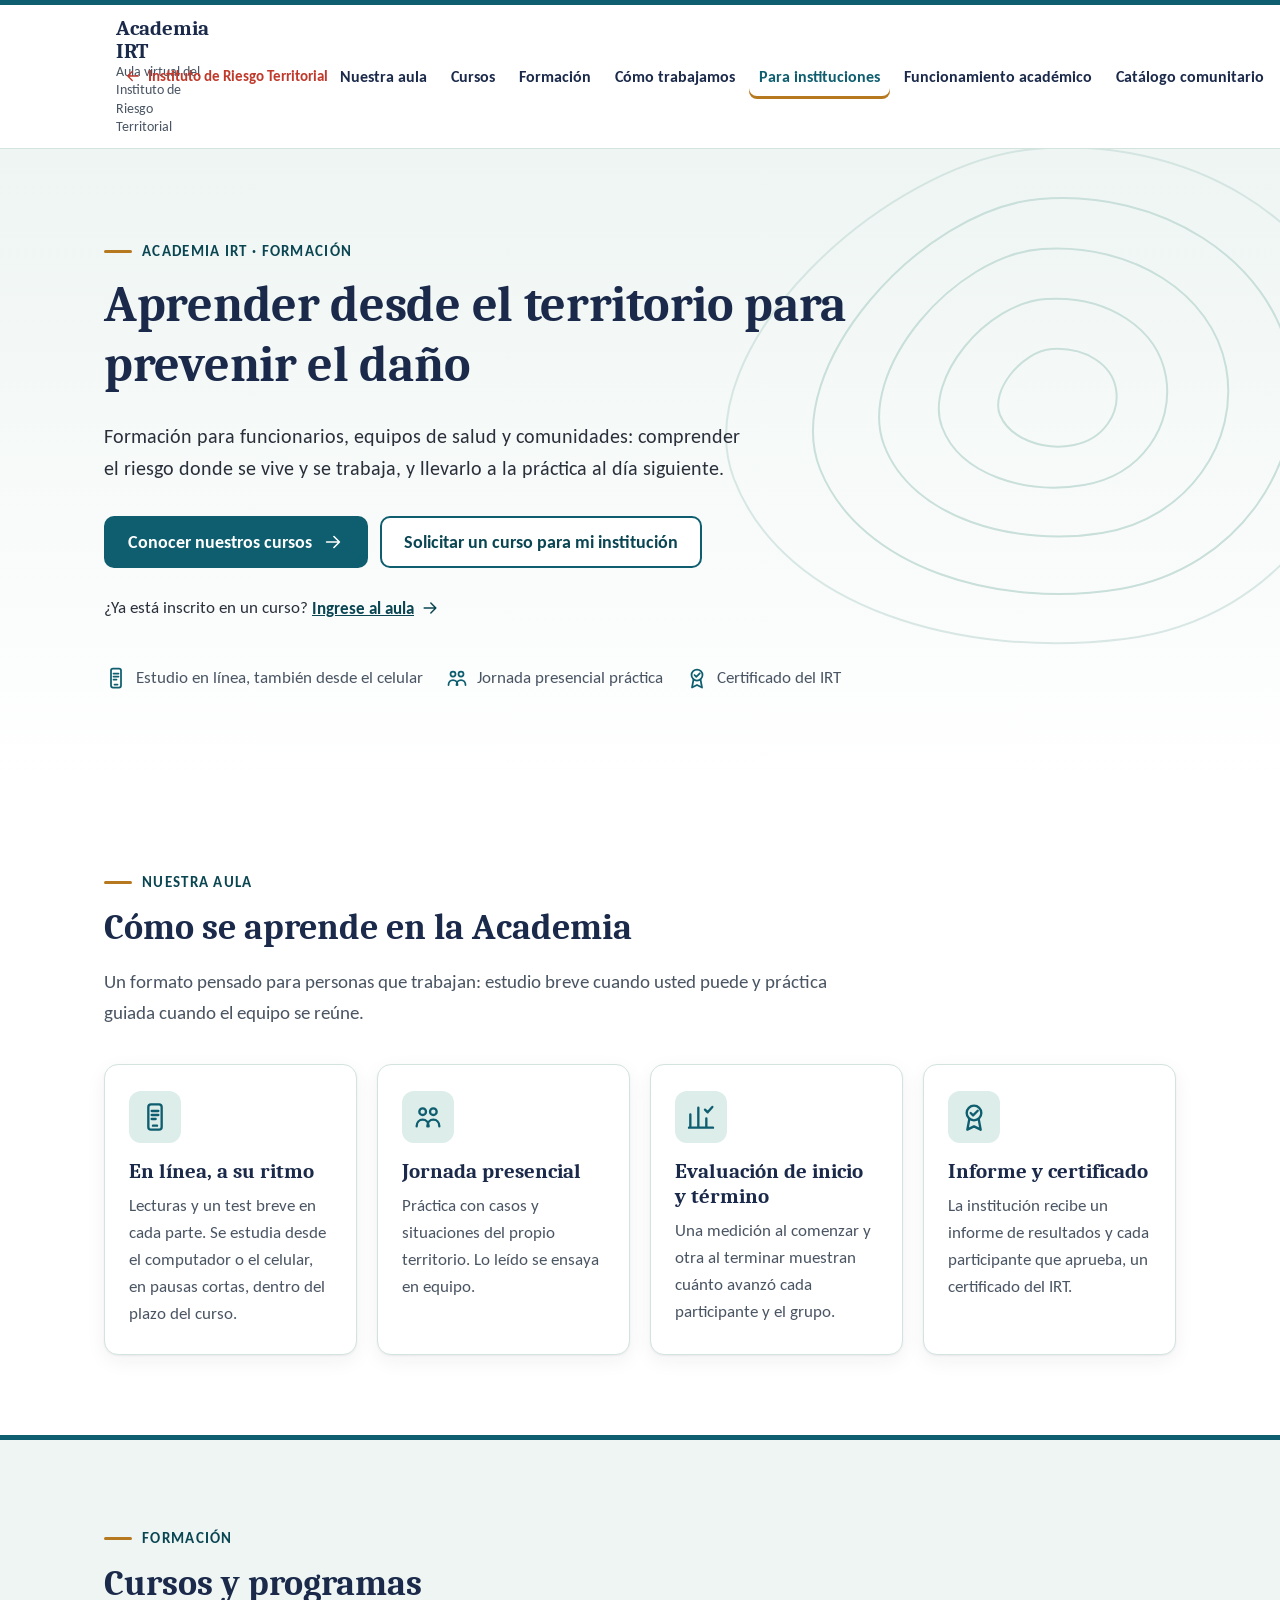
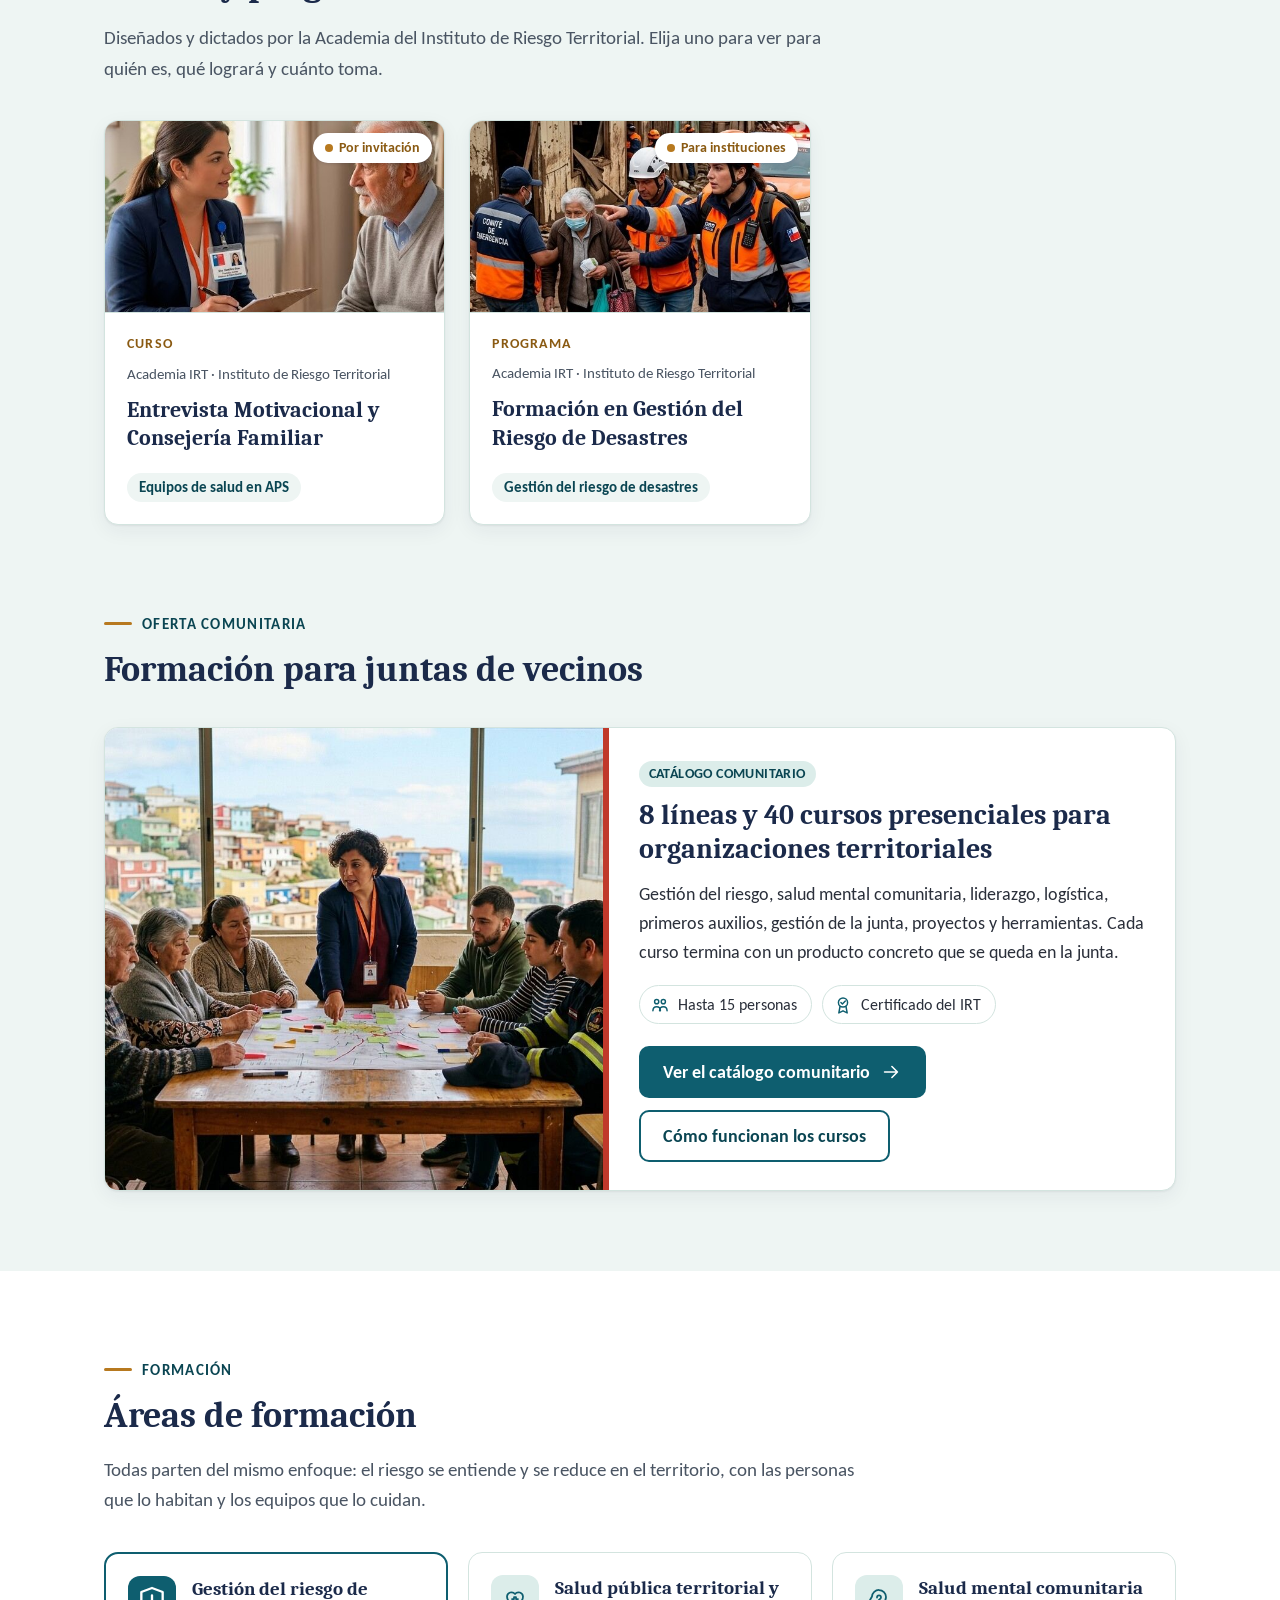
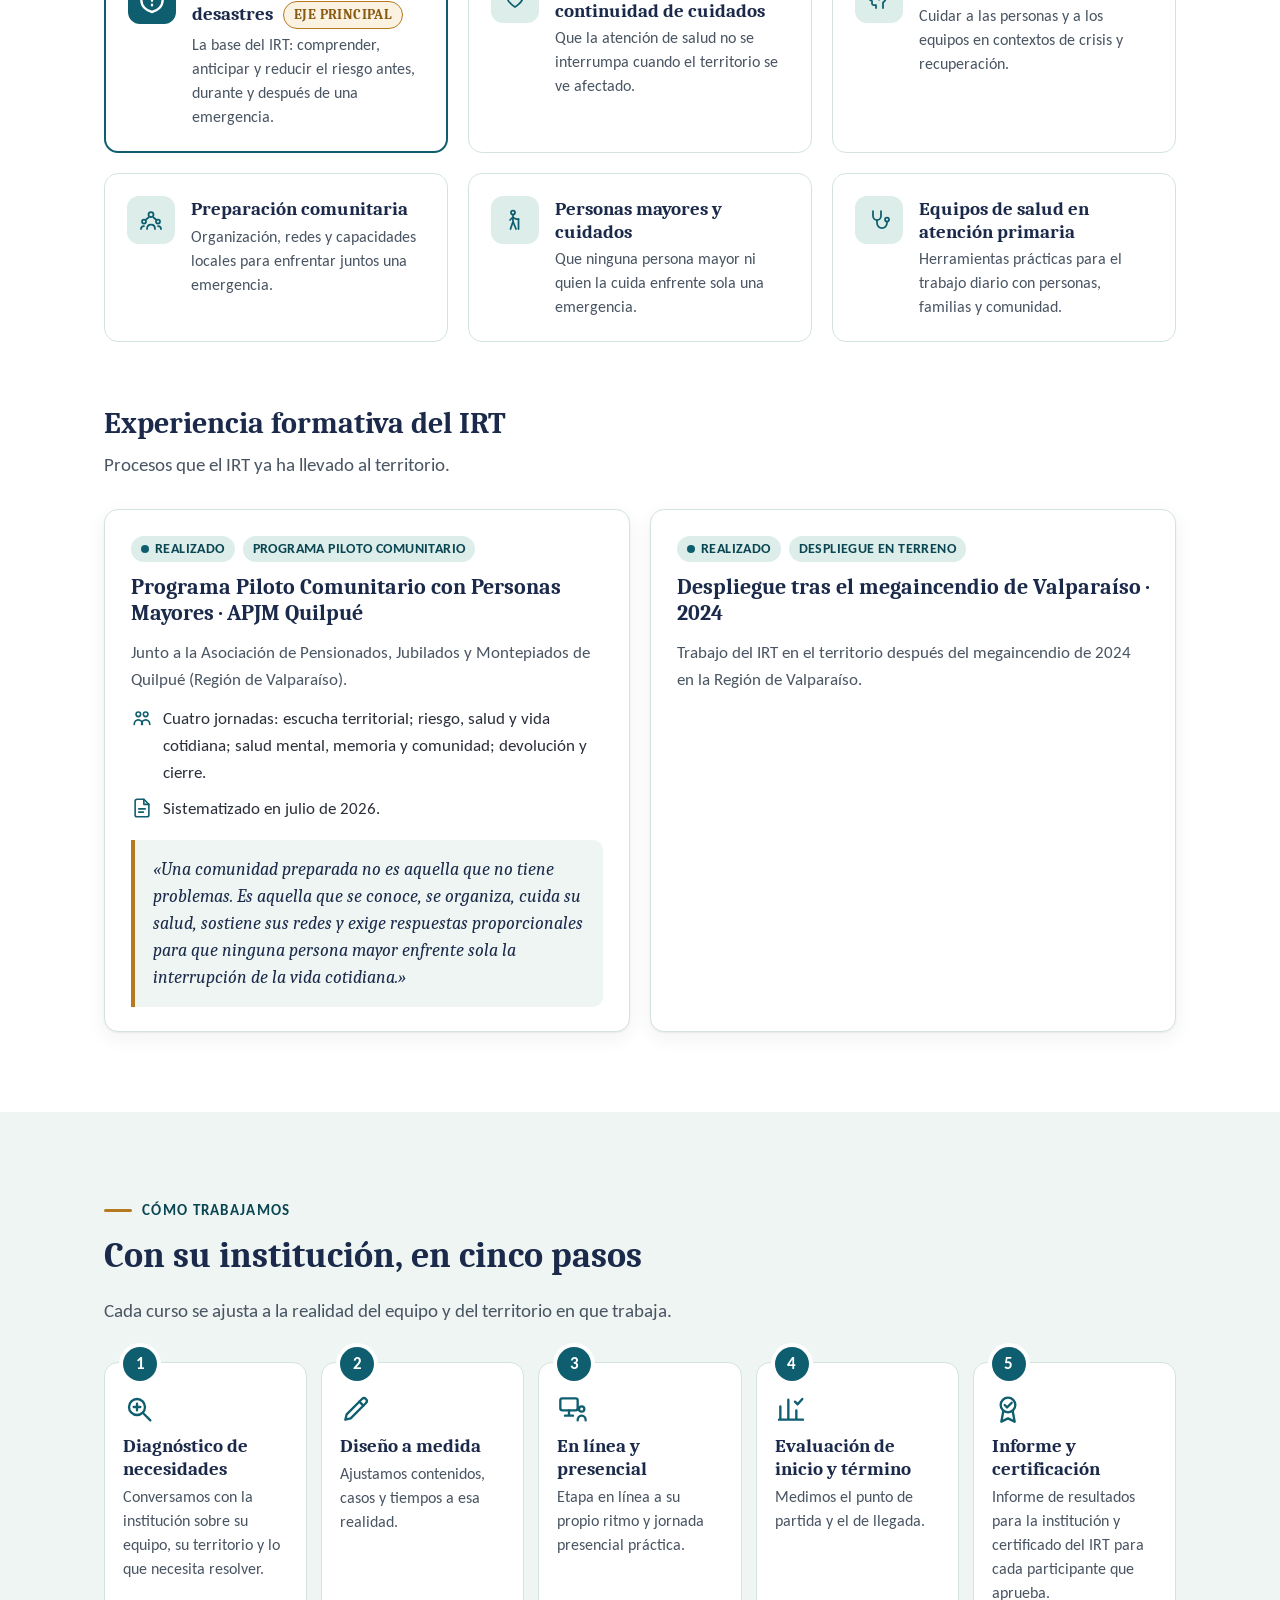
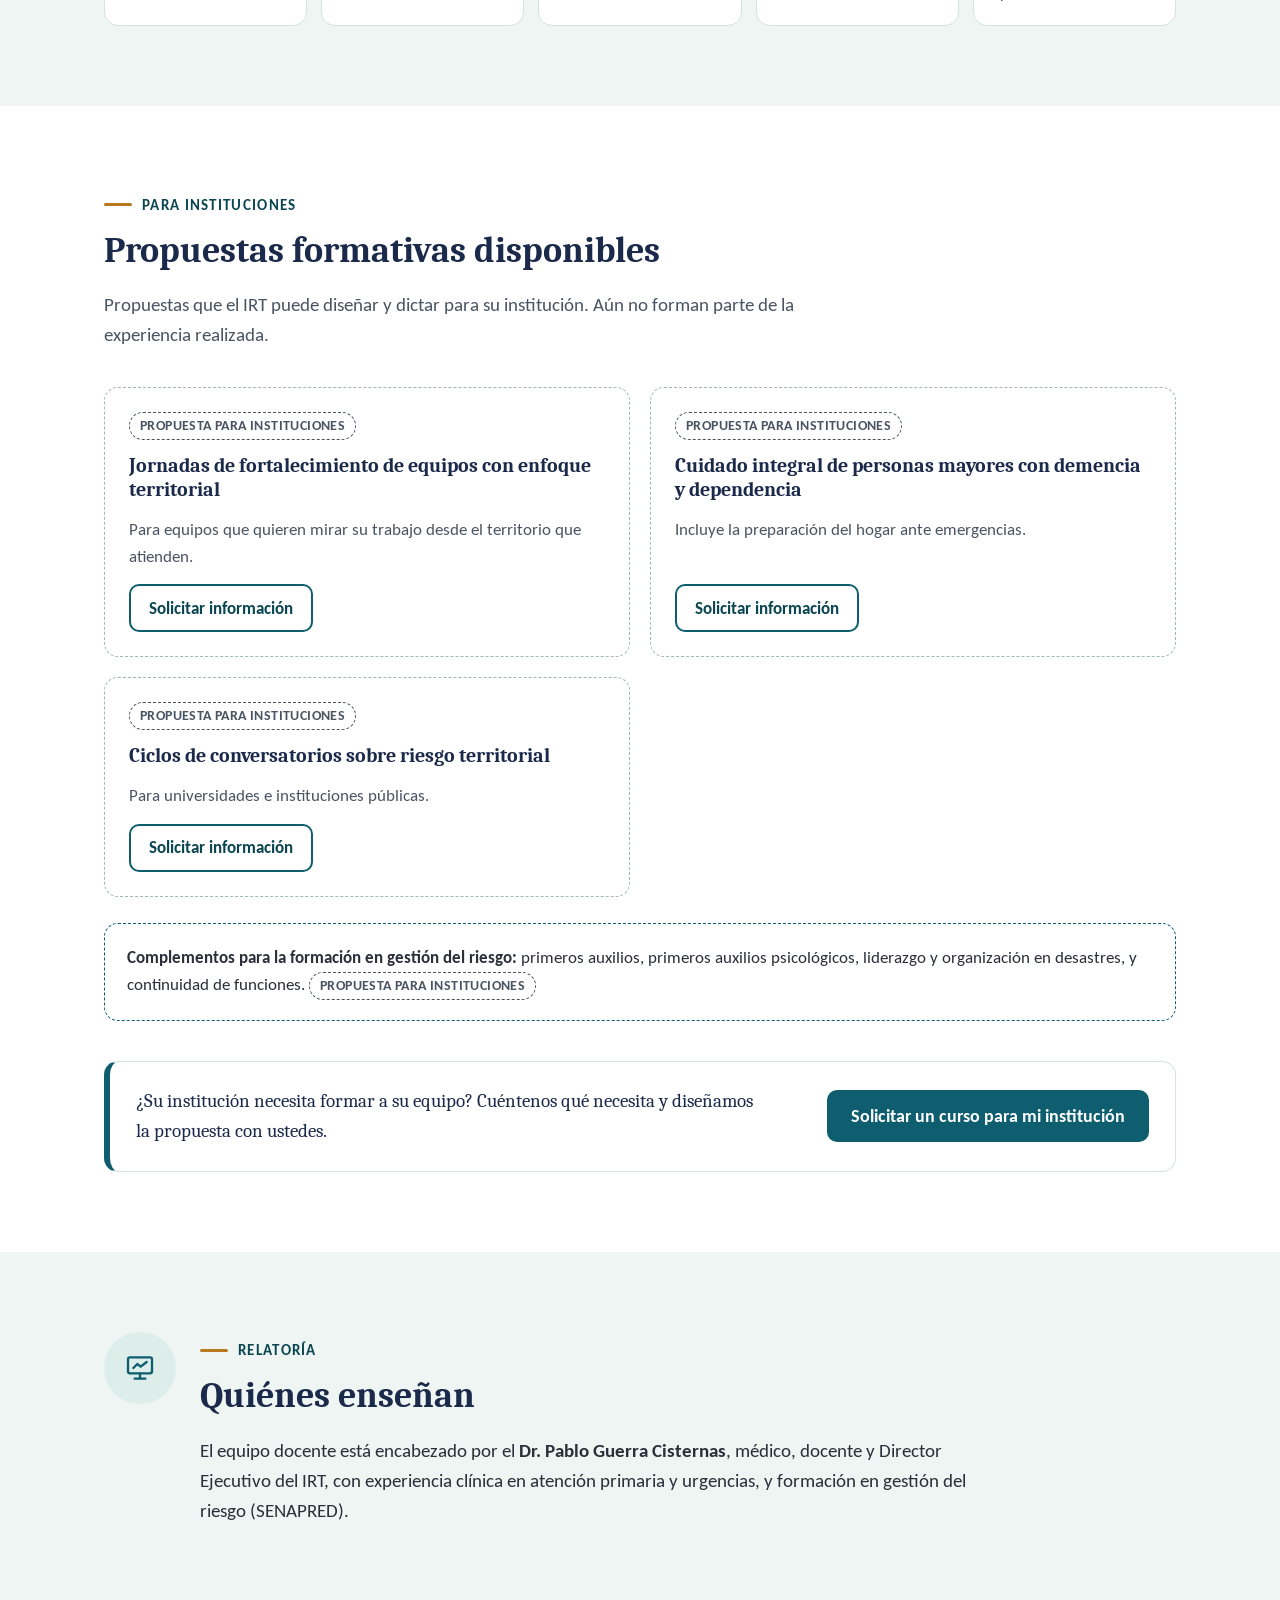
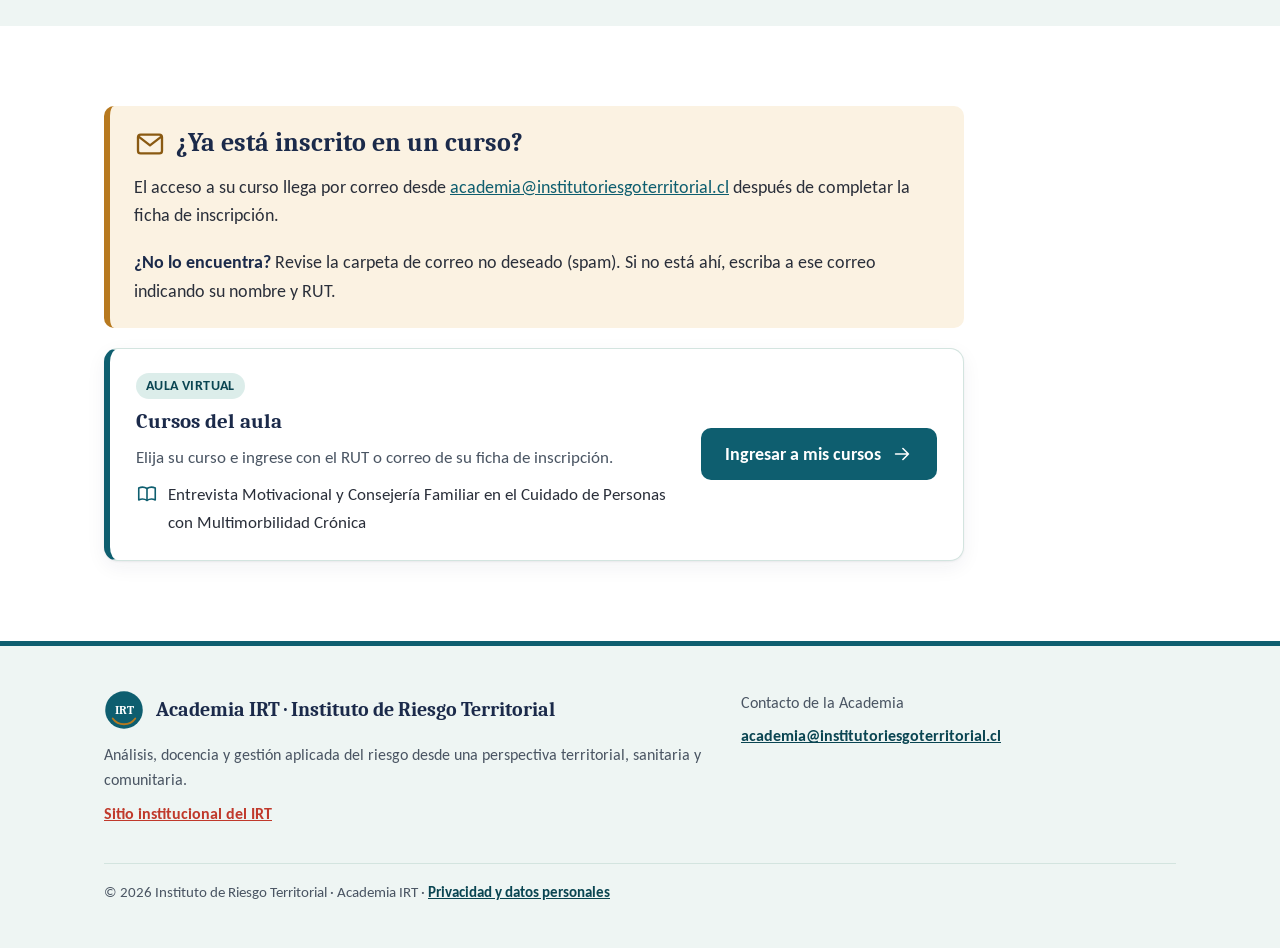
==== commit a7aa4ce7: "Cierra pendientes del catálogo comunitario y agrega política de datos - Prefijo SAP → SAL; títulos d" ====
--- a/index.html
+++ b/index.html
@@ -23,7 +23,7 @@
 <link rel="preconnect" href="https://fonts.gstatic.com" crossorigin>
 <link href="https://fonts.googleapis.com/css2?family=Caladea:wght@400;700&family=Carlito:ital,wght@0,400;0,700;1,400&display=swap" rel="stylesheet">
 <link rel="stylesheet" href="/assets/academia.css?v=20261025b">
-<link rel="stylesheet" href="/assets/comunitario.css?v=20261108">
+<link rel="stylesheet" href="/assets/comunitario.css?v=20261108b">
 </head>
 <body>
 <a class="saltar" href="#contenido">Saltar al contenido</a>
@@ -466,7 +466,7 @@
       <p>Contacto de la Academia</p>
       <p><a class="correo" href="mailto:academia@institutoriesgoterritorial.cl">academia@institutoriesgoterritorial.cl</a></p>
     </div>
-    <p class="pie__copy">© 2026 Instituto de Riesgo Territorial · Academia IRT</p>
+    <p class="pie__copy">© 2026 Instituto de Riesgo Territorial · Academia IRT · <a href="/privacidad/">Privacidad y datos personales</a></p>
   </div>
 </footer>
 
--- a/assets/comunitario.css
+++ b/assets/comunitario.css
@@ -78,7 +78,7 @@
 [data-linea="SMC"]{--acento:#0E5E6F;--acento-texto:#0A4552;--acento-claro:#E3F0EE}
 [data-linea="LID"]{--acento:#1B2A4A;--acento-texto:#1B2A4A;--acento-claro:#E8ECF4}
 [data-linea="LOG"]{--acento:#B8902F;--acento-texto:#7A5E14;--acento-claro:#F8F0DC}
-[data-linea="SAP"]{--acento:#8E2A20;--acento-texto:#8E2A20;--acento-claro:#F6E6E3}
+[data-linea="SAL"]{--acento:#8E2A20;--acento-texto:#8E2A20;--acento-claro:#F6E6E3}
 [data-linea="ADM"]{--acento:#3A5078;--acento-texto:#2E4063;--acento-claro:#E9EDF5}
 [data-linea="PRY"]{--acento:#9A7424;--acento-texto:#6E5212;--acento-claro:#F6EFDF}
 [data-linea="HER"]{--acento:#4A6670;--acento-texto:#36505A;--acento-claro:#E8EFF1}
@@ -116,6 +116,10 @@
 .tag-com--abierto{background:#E8ECF4;color:var(--irt-marino)}
 .tag-com .ico{width:16px;height:16px}
 
+.curso-com__lleva{margin-top:6px!important;color:var(--texto)!important}
+.curso-com__lleva b{color:var(--acento-texto)}
+.tag-com--tp{background:#E8ECF4;color:var(--irt-marino)}
+
 /* Packs */
 .packs{display:grid;grid-template-columns:repeat(3,minmax(0,1fr));gap:20px}
 .pack{display:flex;flex-direction:column;background:var(--blanco);border:1px solid var(--linea);border-top:6px solid var(--irt-dorado);border-radius:var(--radio);padding:22px 22px 20px;box-shadow:var(--sombra)}
@@ -133,6 +137,25 @@
 .eje small{display:block;font-size:14px;font-weight:700;letter-spacing:.6px;text-transform:uppercase;color:var(--texto-suave);margin:10px 0 4px}
 .eje small:first-of-type{margin-top:0}
 
+.pack__nota{margin:16px 0 0;font-size:16px;color:var(--texto)}
+
+/* Cursos para instituciones (en el catálogo comunitario) */
+.inst-coms{display:grid;grid-template-columns:repeat(2,minmax(0,1fr));gap:20px}
+.inst-com{display:flex;flex-direction:column;background:var(--blanco);border:1px solid var(--linea);border-top:6px solid var(--irt-marino);border-radius:var(--radio);overflow:hidden;box-shadow:var(--sombra)}
+.inst-com img{display:block;width:100%;height:auto;aspect-ratio:16/9;object-fit:cover}
+.inst-com__texto{display:flex;flex-direction:column;align-items:flex-start;gap:10px;padding:20px 22px 22px;flex:1}
+.inst-com h3{font-size:22px;margin:0}
+.inst-com p{margin:0;font-size:17px;color:var(--texto)}
+.inst-com__modalidad{display:flex;gap:8px;align-items:flex-start;font-size:16px!important;color:var(--texto-suave)!important}
+.inst-com__modalidad .ico{width:20px;height:20px;color:var(--petroleo);margin-top:2px}
+.inst-com .btn{margin-top:auto}
+
+/* Página de privacidad */
+.politica{max-width:820px}
+.politica h2{font-size:24px;margin:28px 0 8px}
+.politica h2:first-child{margin-top:0}
+.politica p{font-size:18px}
+
 .cierre-com{margin-top:36px;display:flex;flex-wrap:wrap;align-items:center;justify-content:space-between;gap:18px;padding:26px 28px;border-radius:var(--radio);background:var(--irt-marino);color:#fff}
 .cierre-com p{margin:0;max-width:640px;font-size:18px}
 .cierre-com b{font-family:var(--f-titulo);font-size:22px;display:block;margin-bottom:4px}
@@ -149,7 +172,7 @@
 
 /* Pantallas */
 @media (max-width:980px){
-  .modalidades,.packs{grid-template-columns:1fr}
+  .modalidades,.packs,.inst-coms{grid-template-columns:1fr}
   .recorridos,.principios,.ejes{grid-template-columns:1fr}
   .apertura-com .wrap{grid-template-columns:1fr;gap:28px}
 }
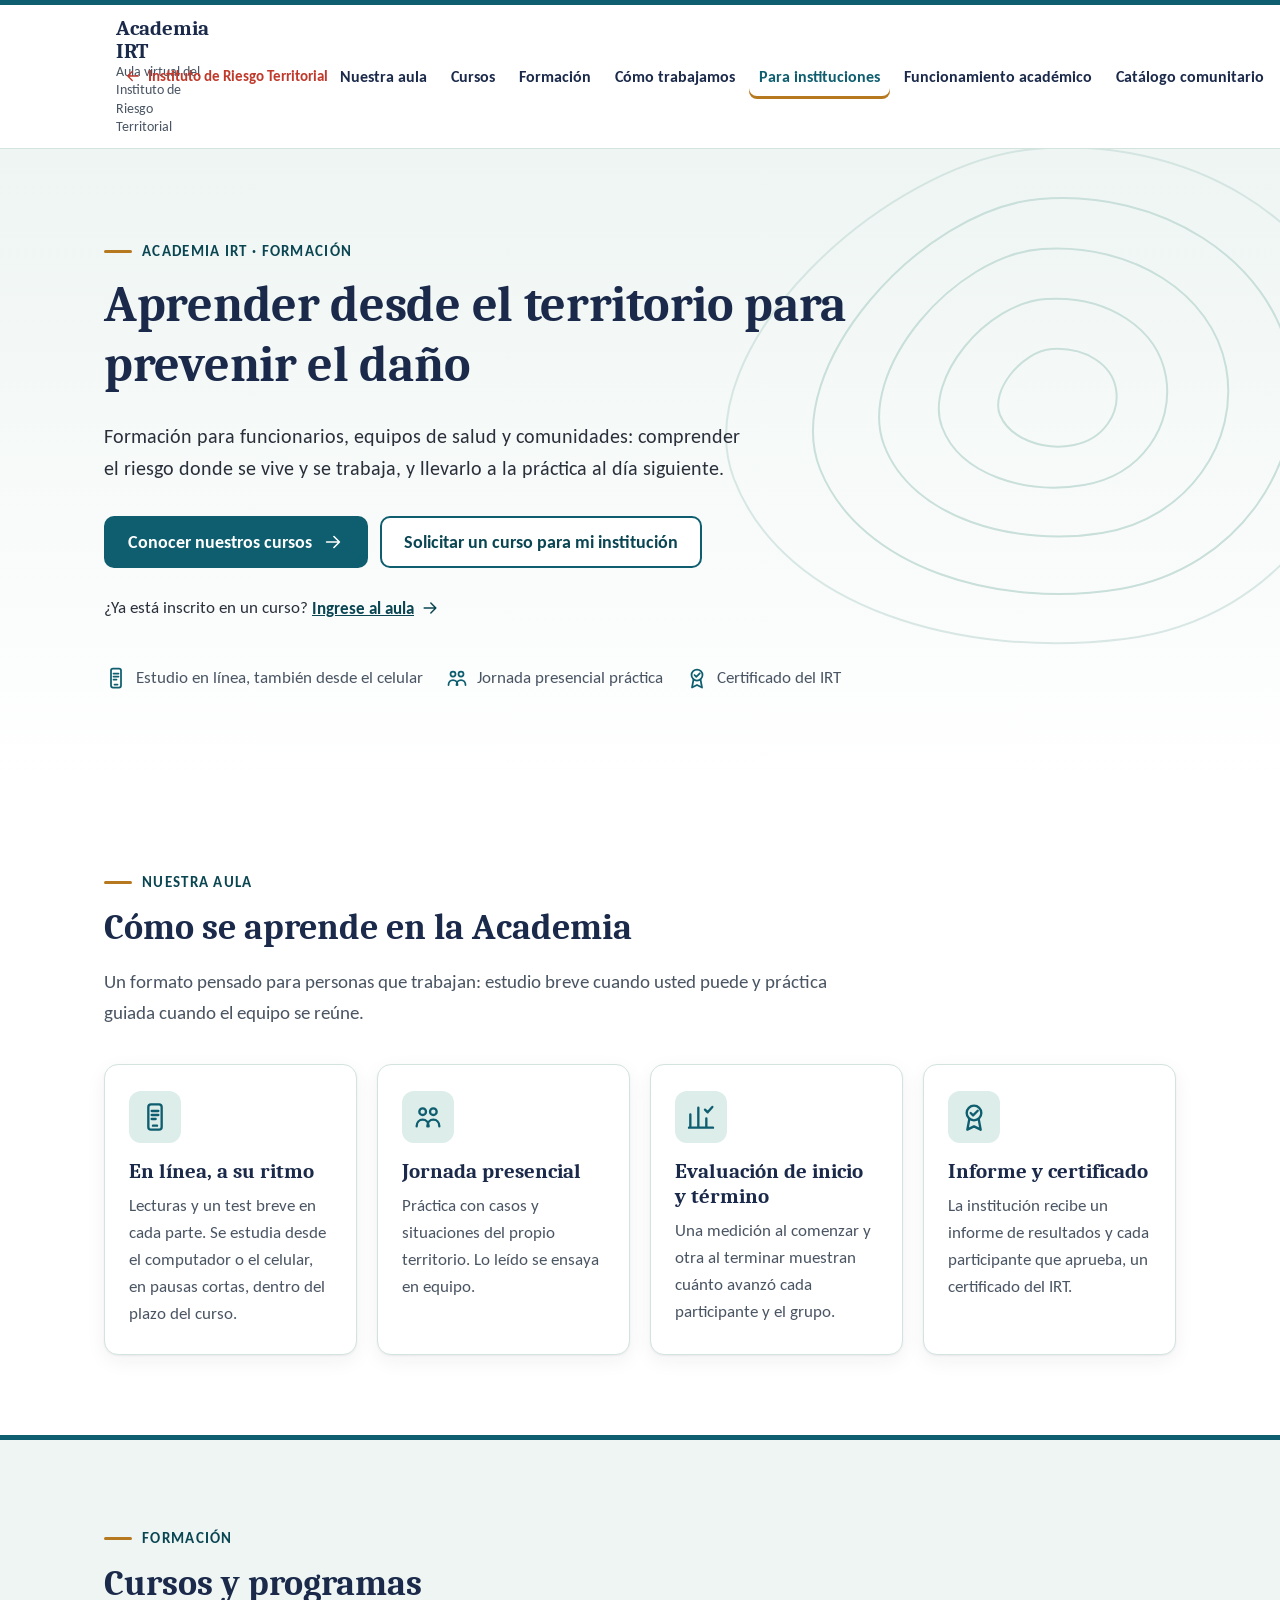
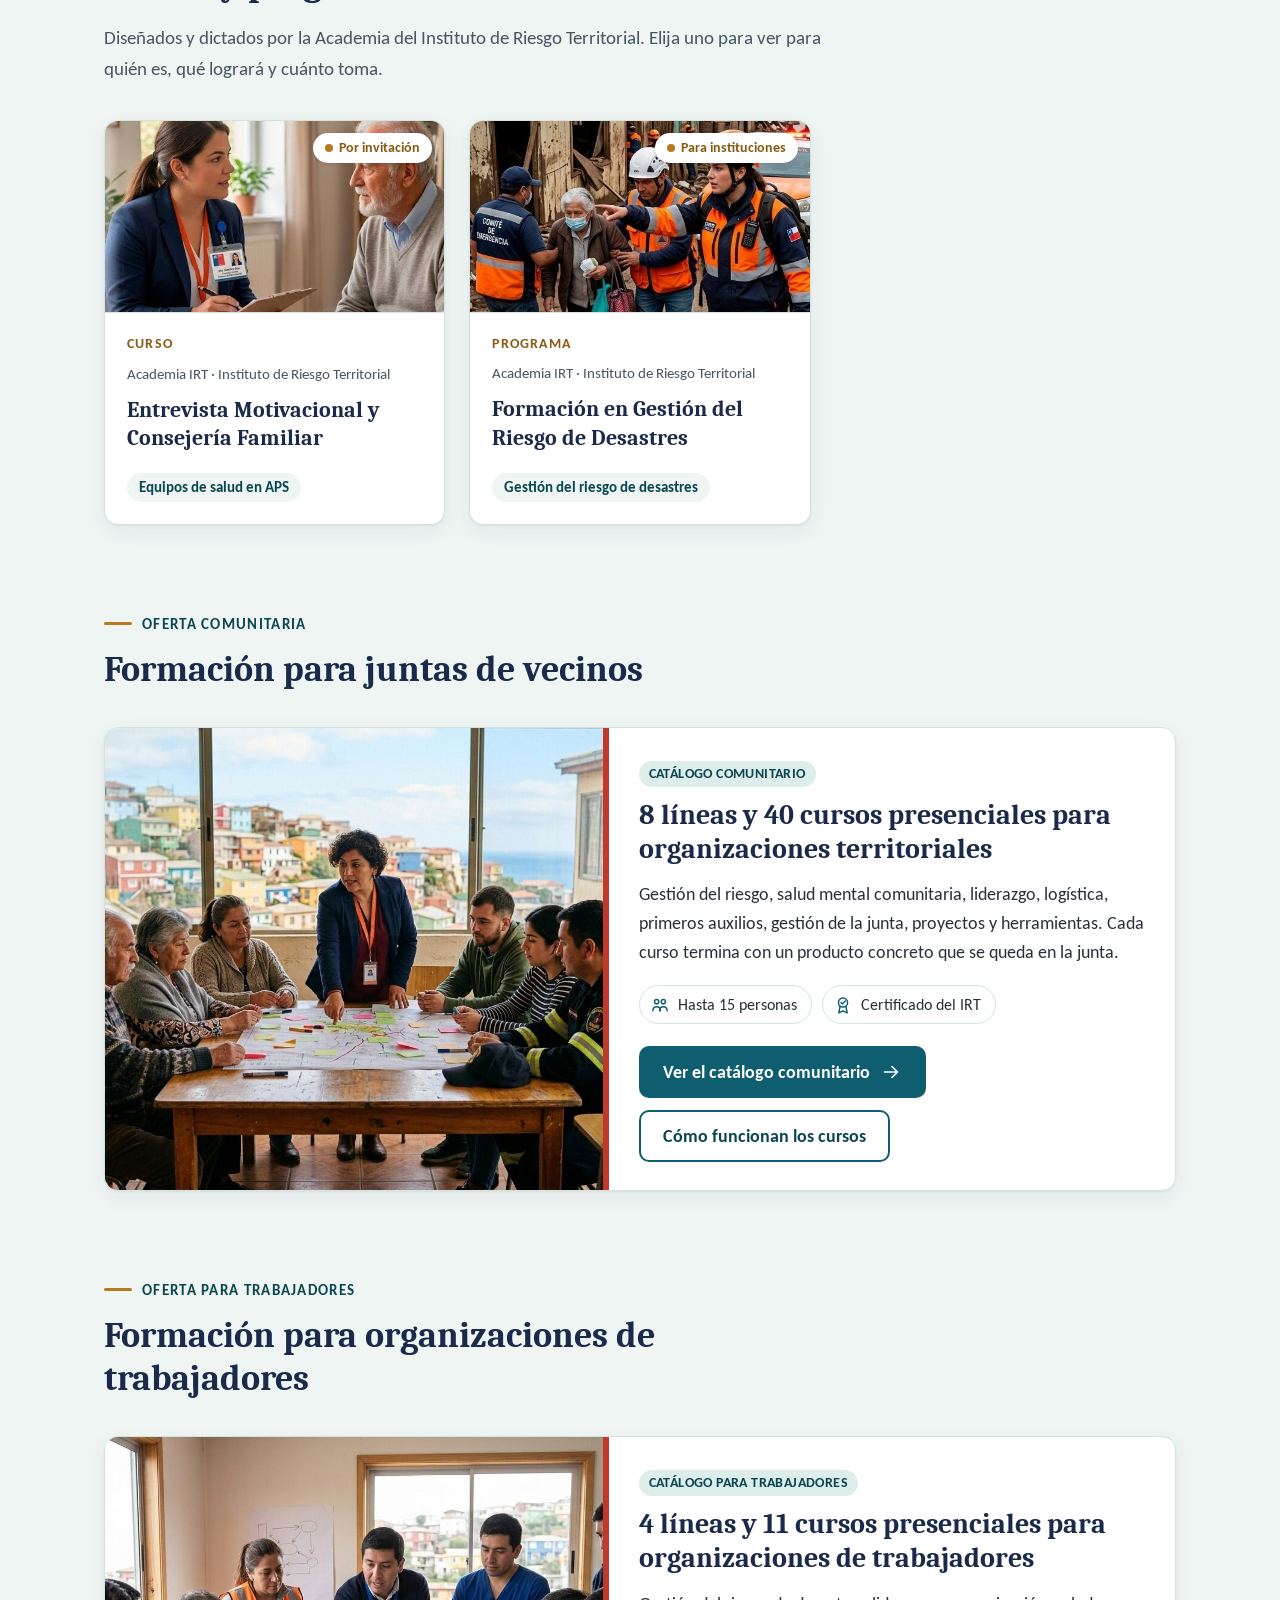
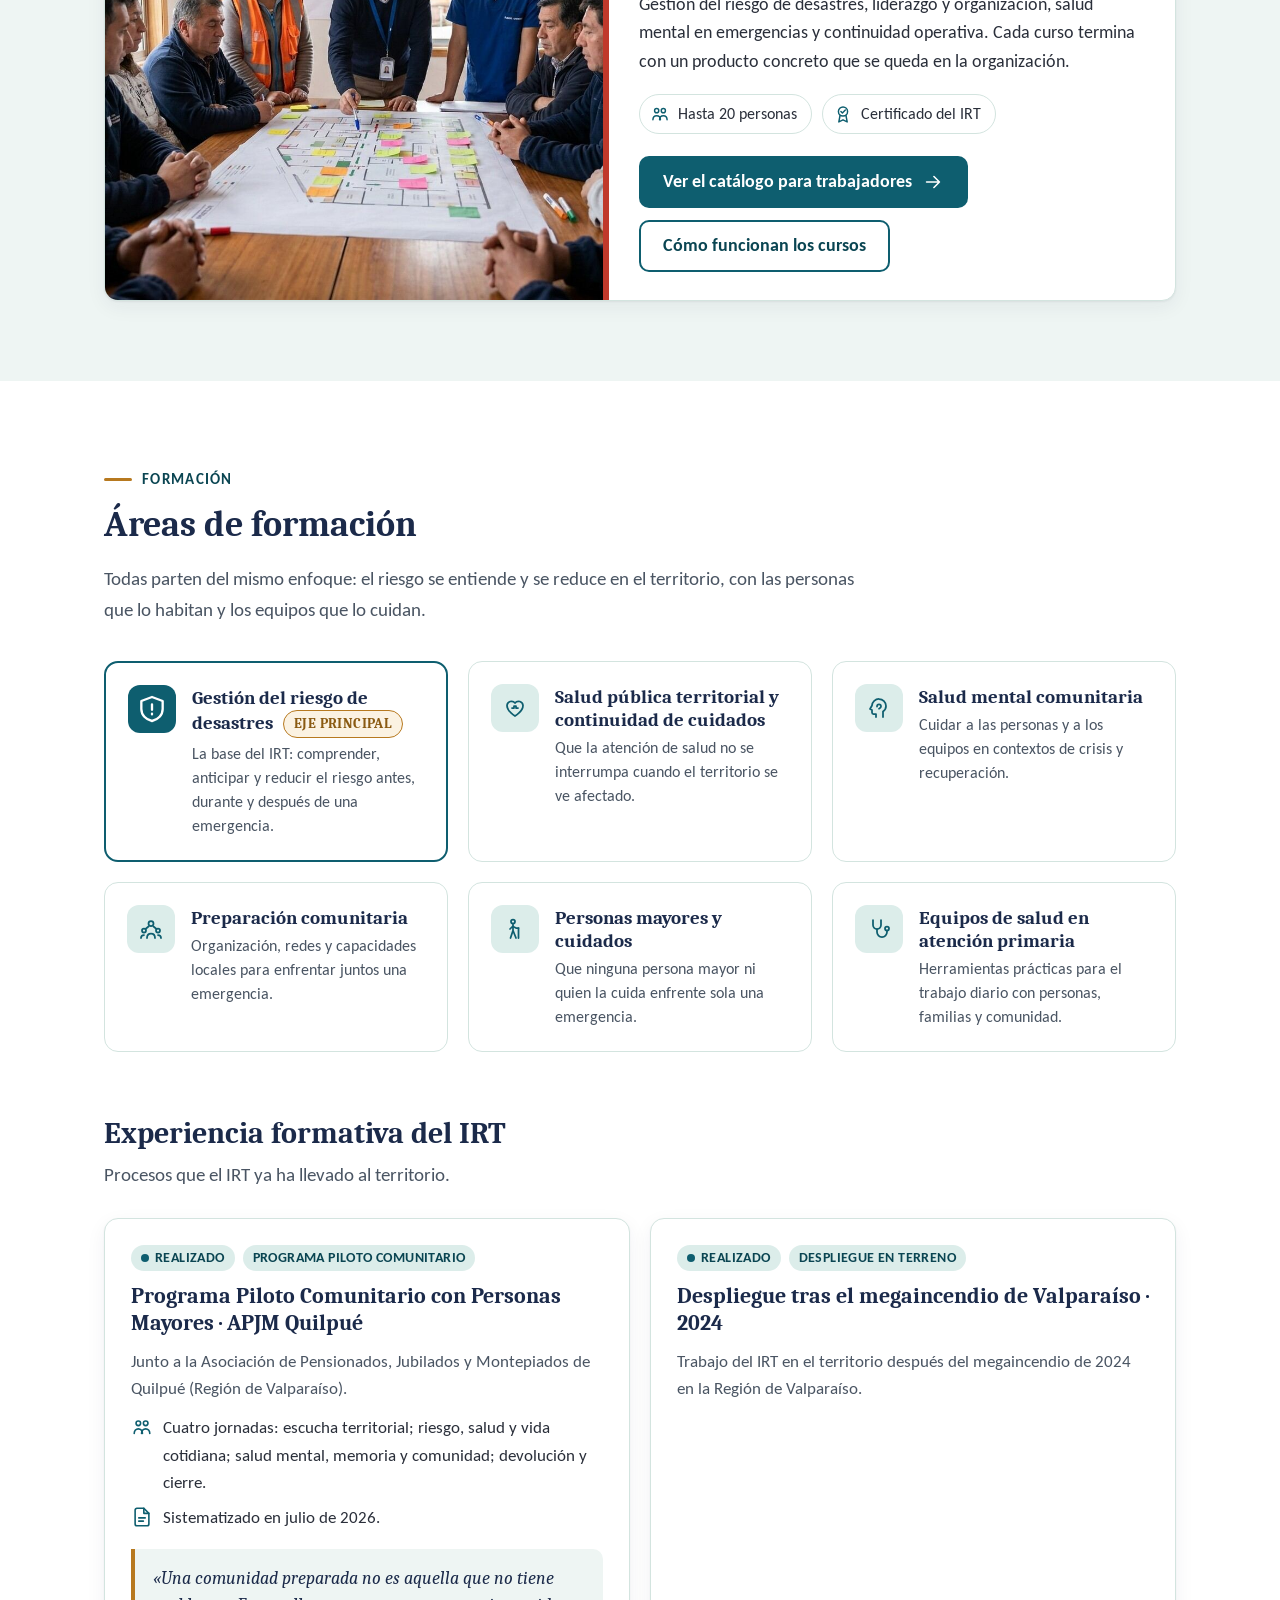
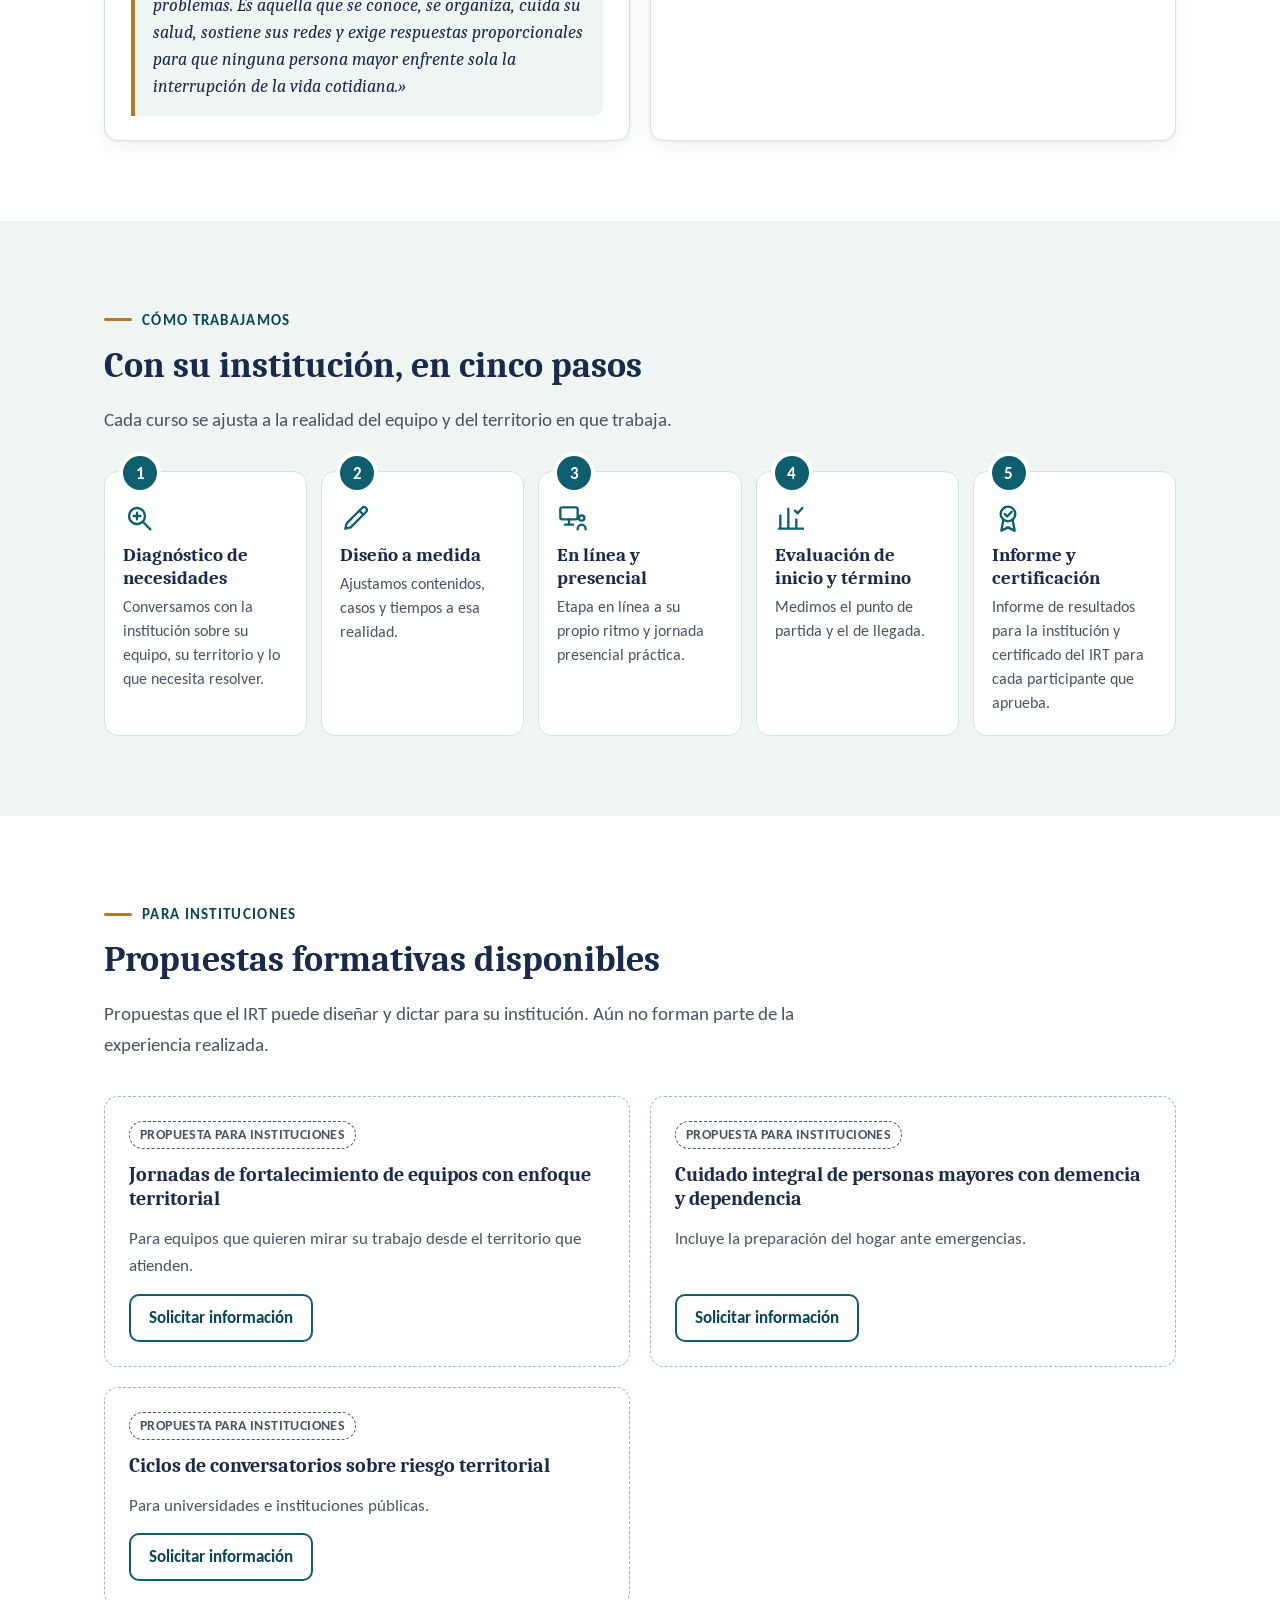
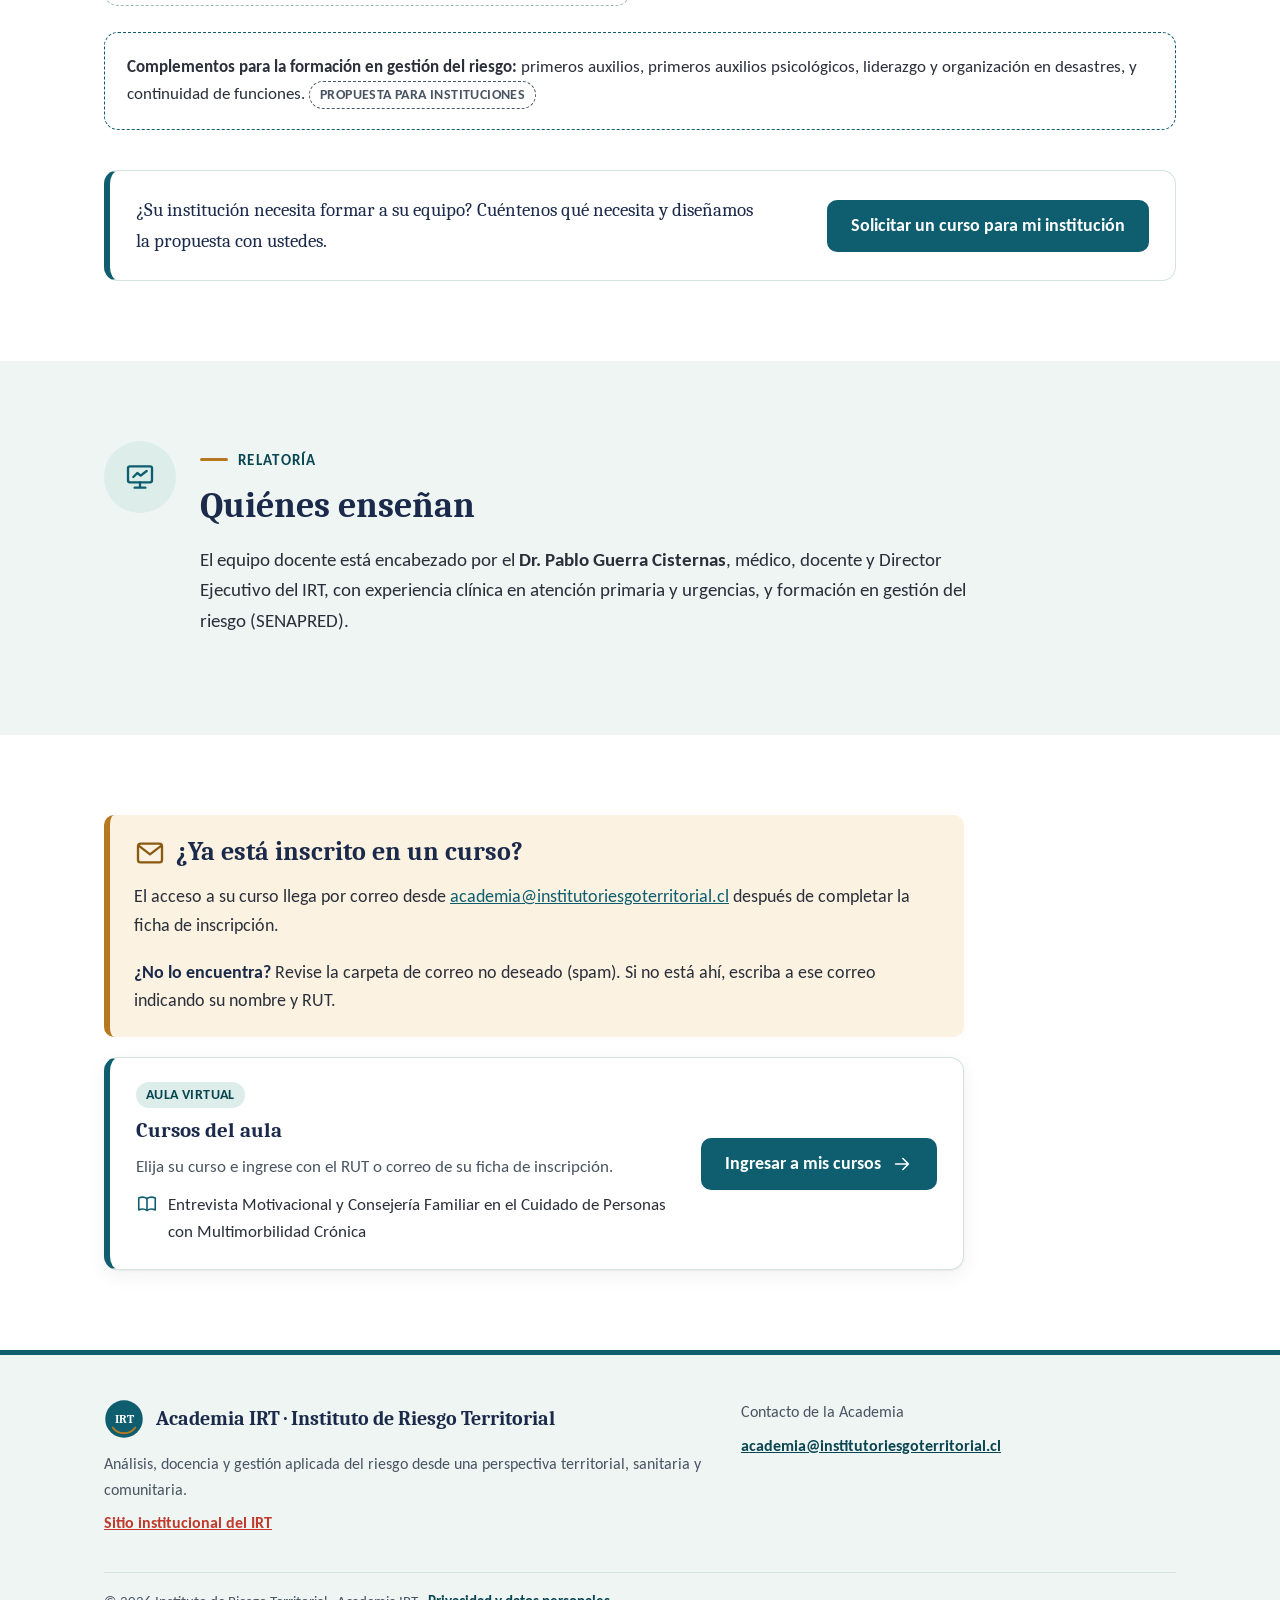
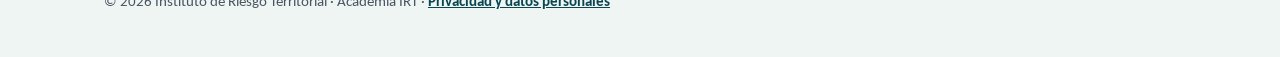
==== commit bd8d2b9f: "Agrega catálogo para organizaciones de trabajadores - Portada: sección «Oferta para trabajadores», c" ====
--- a/index.html
+++ b/index.html
@@ -181,6 +181,32 @@
   </div>
 </section>
 
+<!-- 3c · Oferta para trabajadores: enlaza al Catálogo para trabajadores (mismo diseño que 3b) -->
+<section class="seccion seccion--salvia" id="oferta-trabajadores" style="padding-top:0" aria-labelledby="titulo-oferta-trab">
+  <div class="wrap">
+    <div class="encabezado">
+      <span class="antetitulo">Oferta para trabajadores</span>
+      <h2 id="titulo-oferta-trab">Formación para organizaciones de trabajadores</h2>
+    </div>
+    <article class="oferta-com">
+      <img src="/assets/img/trabajadores/trabajo-gestion-riesgo.jpg" alt="Taller de capacitación con trabajadores de distintos rubros revisando el plano de un lugar de trabajo" width="1264" height="848" loading="lazy" decoding="async">
+      <div class="oferta-com__texto">
+        <span class="etiqueta etiqueta--suave">Catálogo para trabajadores</span>
+        <h3 style="margin-top:12px">4 líneas y 11 cursos presenciales para organizaciones de trabajadores</h3>
+        <p>Gestión del riesgo de desastres, liderazgo y organización, salud mental en emergencias y continuidad operativa. Cada curso termina con un producto concreto que se queda en la organización.</p>
+        <div class="datos">
+          <span class="dato"><svg class="ico" aria-hidden="true"><use href="/assets/iconos.svg?v=20261025#i-presencial"/></svg>Hasta 20 personas</span>
+          <span class="dato"><svg class="ico" aria-hidden="true"><use href="/assets/iconos.svg?v=20261025#i-certificado"/></svg>Certificado del IRT</span>
+        </div>
+        <div class="btns">
+          <a class="btn btn--primario" href="/catalogo-trabajadores/">Ver el catálogo para trabajadores<svg class="ico" aria-hidden="true"><use href="/assets/iconos.svg?v=20261025#i-flecha"/></svg></a>
+          <a class="btn btn--secundario" href="/catalogo-trabajadores/como-funcionan/">Cómo funcionan los cursos</a>
+        </div>
+      </div>
+    </article>
+  </div>
+</section>
+
 <!-- 4 · Formación: áreas y experiencia -->
 <section class="seccion" id="formacion" aria-labelledby="titulo-formacion">
   <div class="wrap">
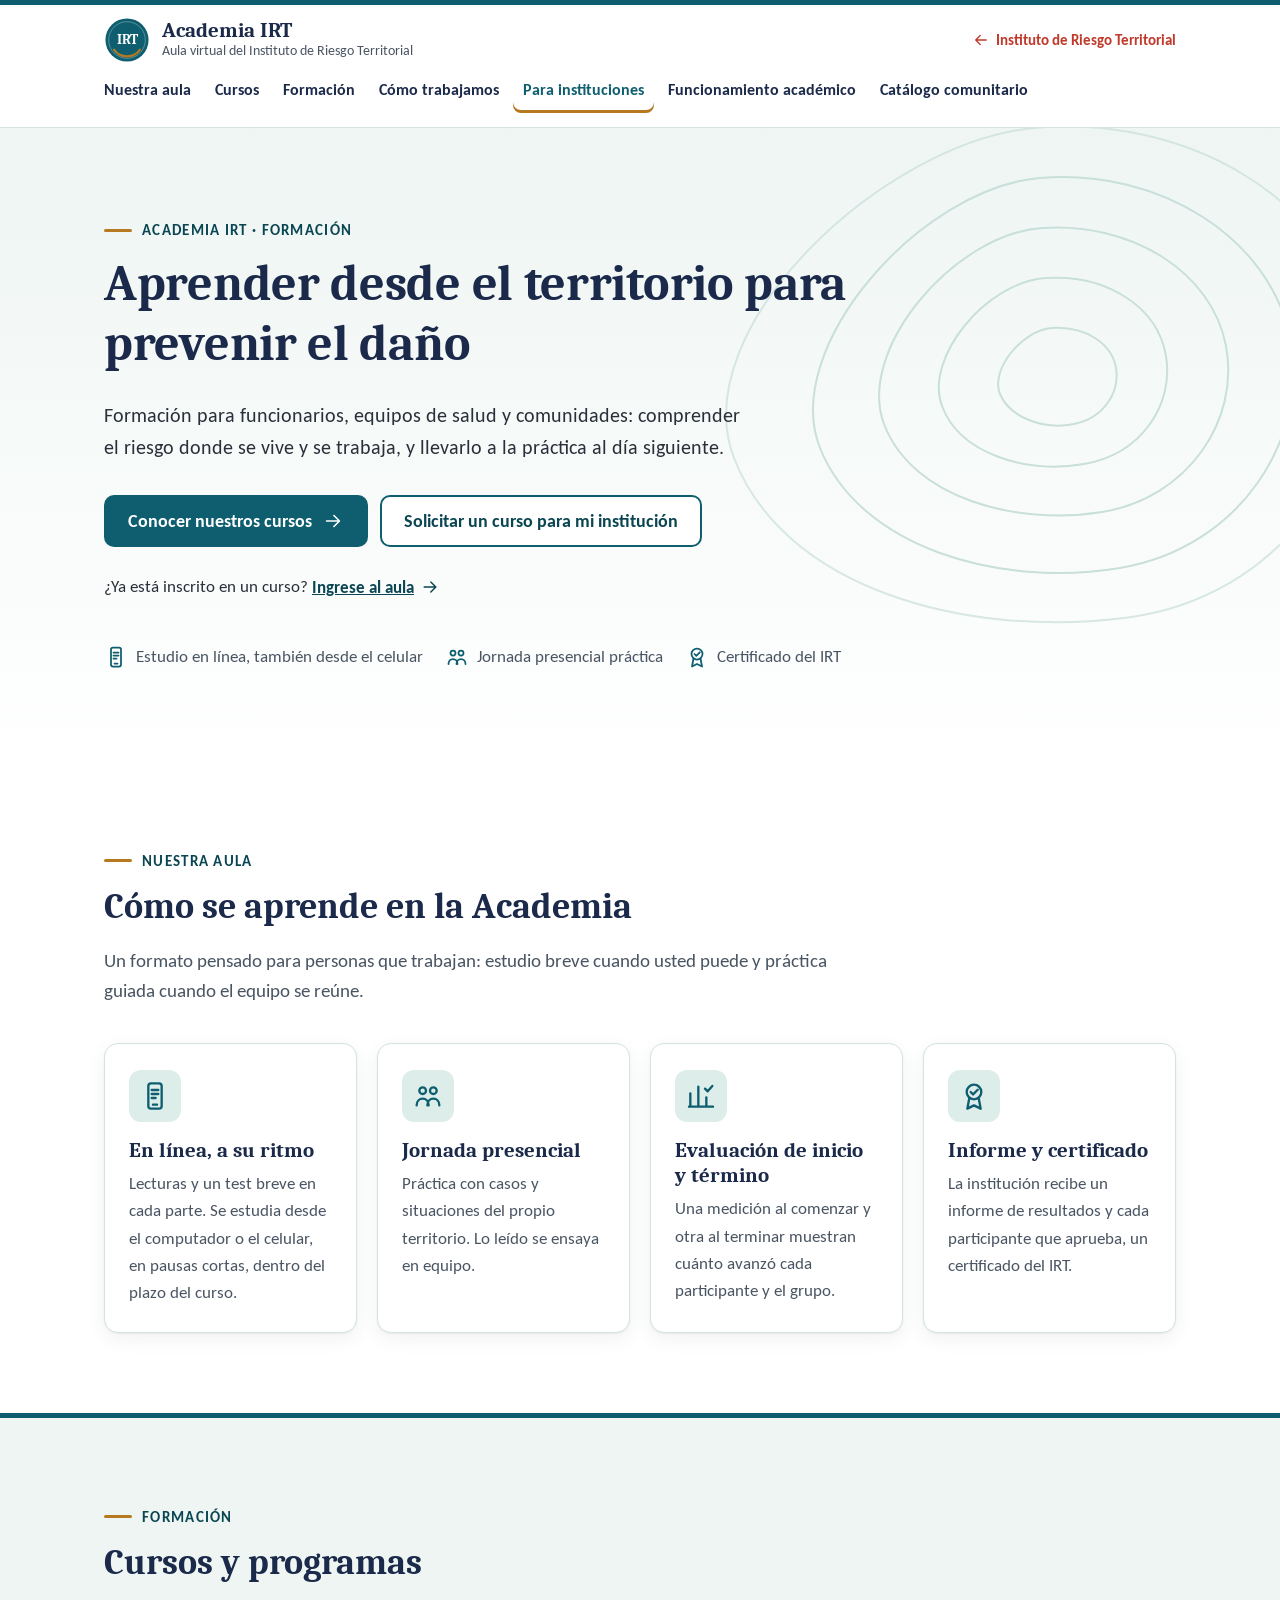
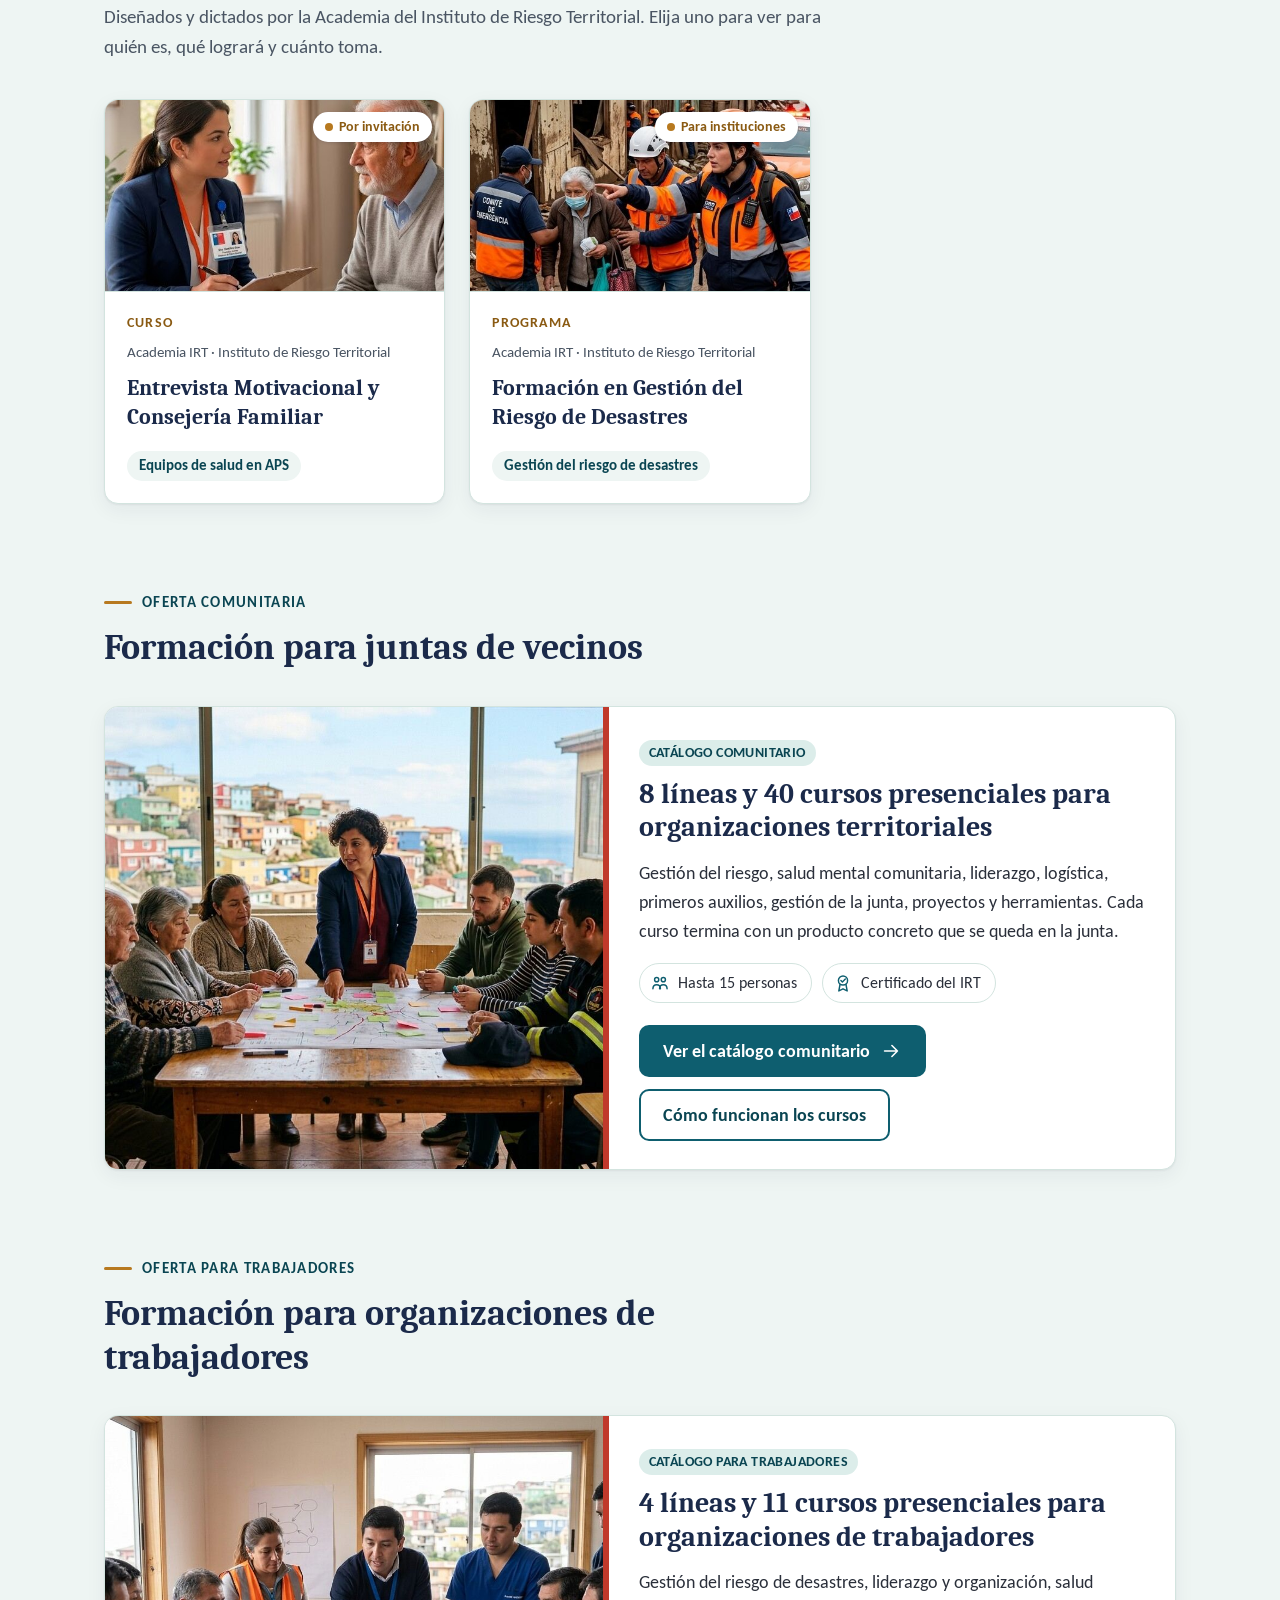
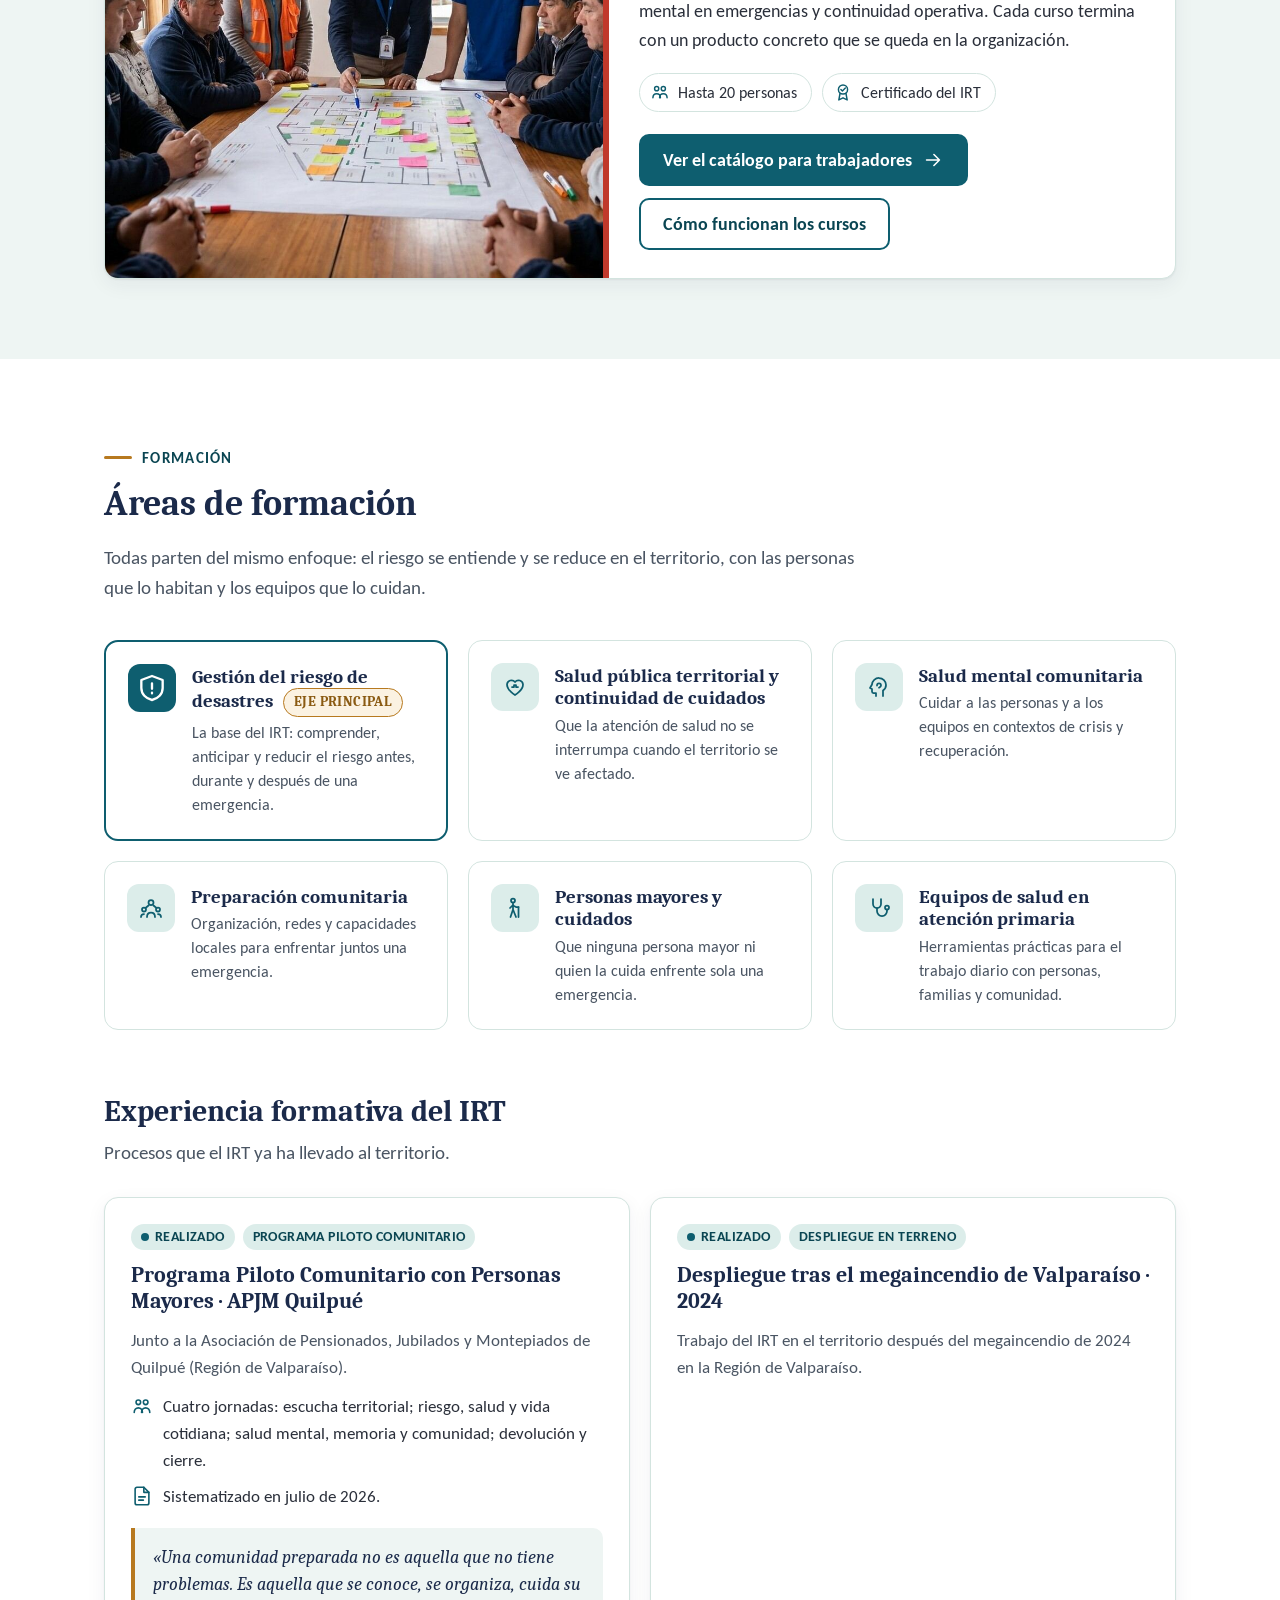
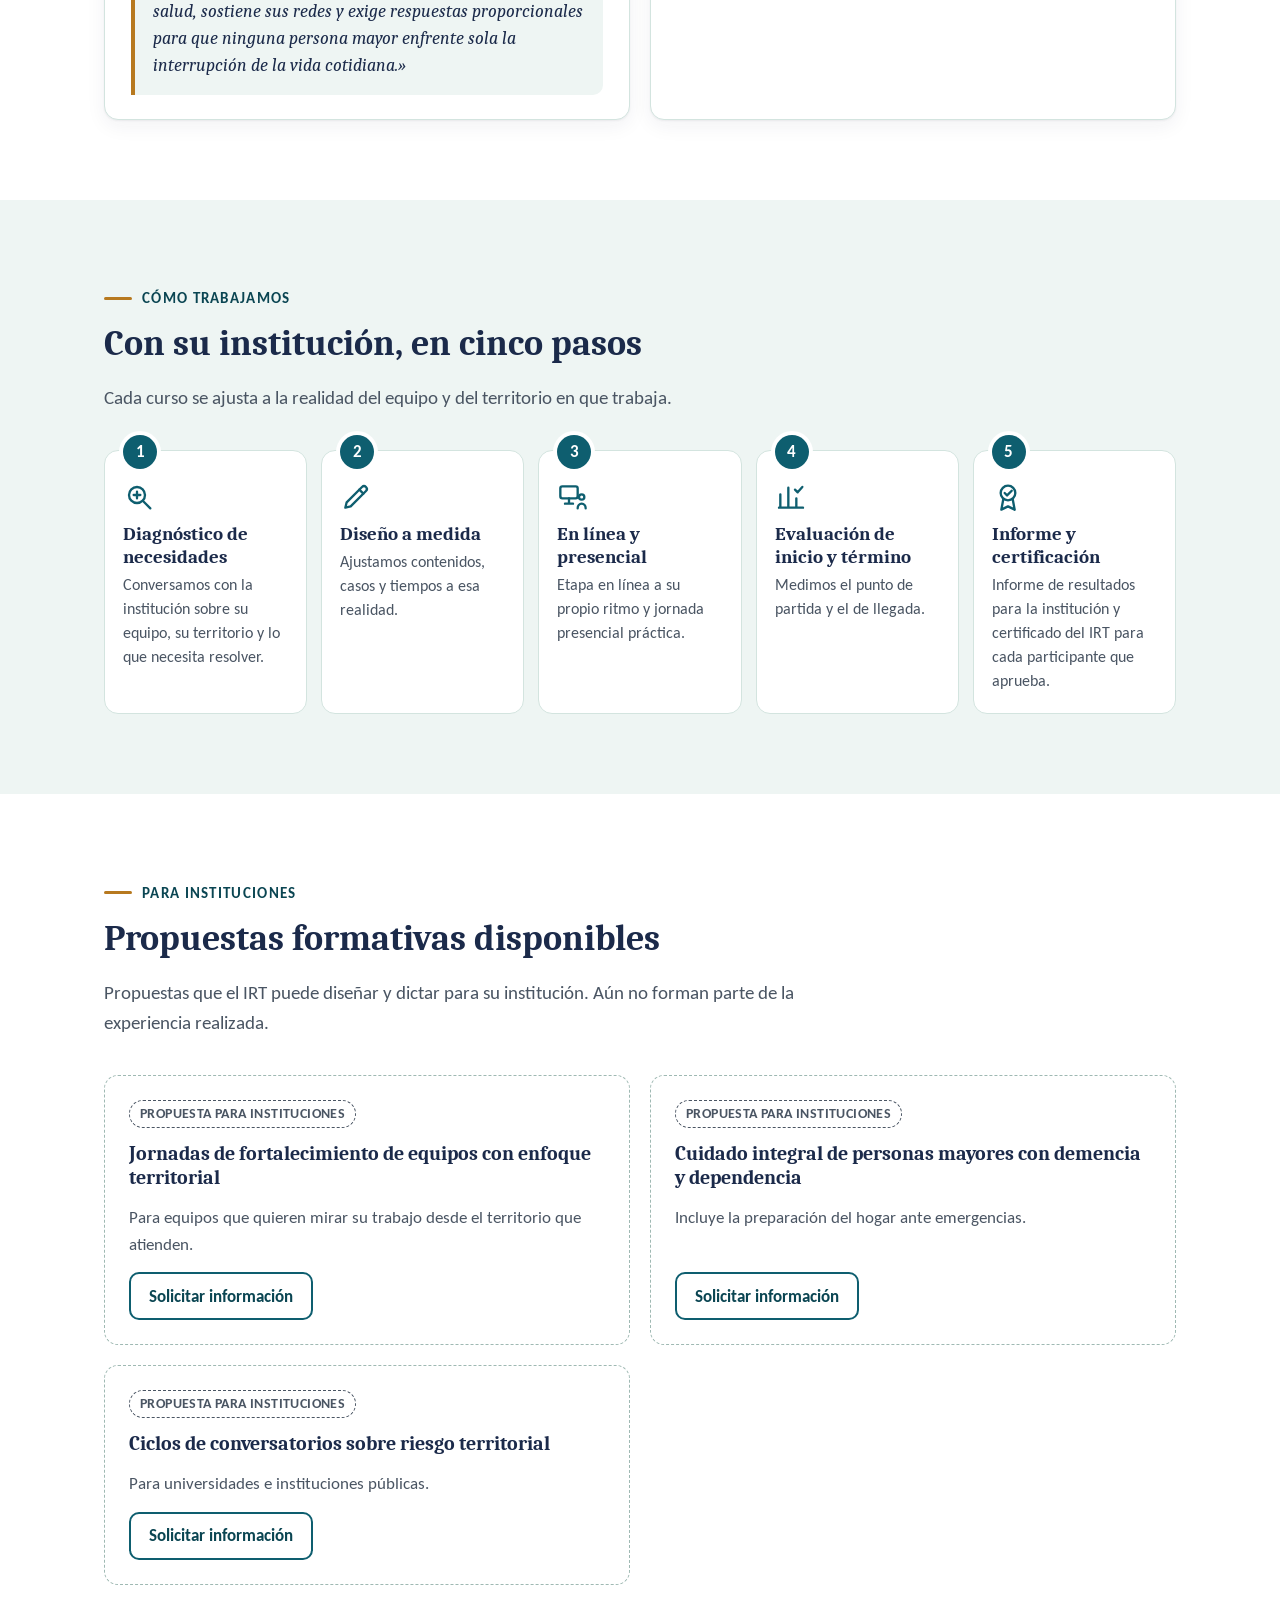
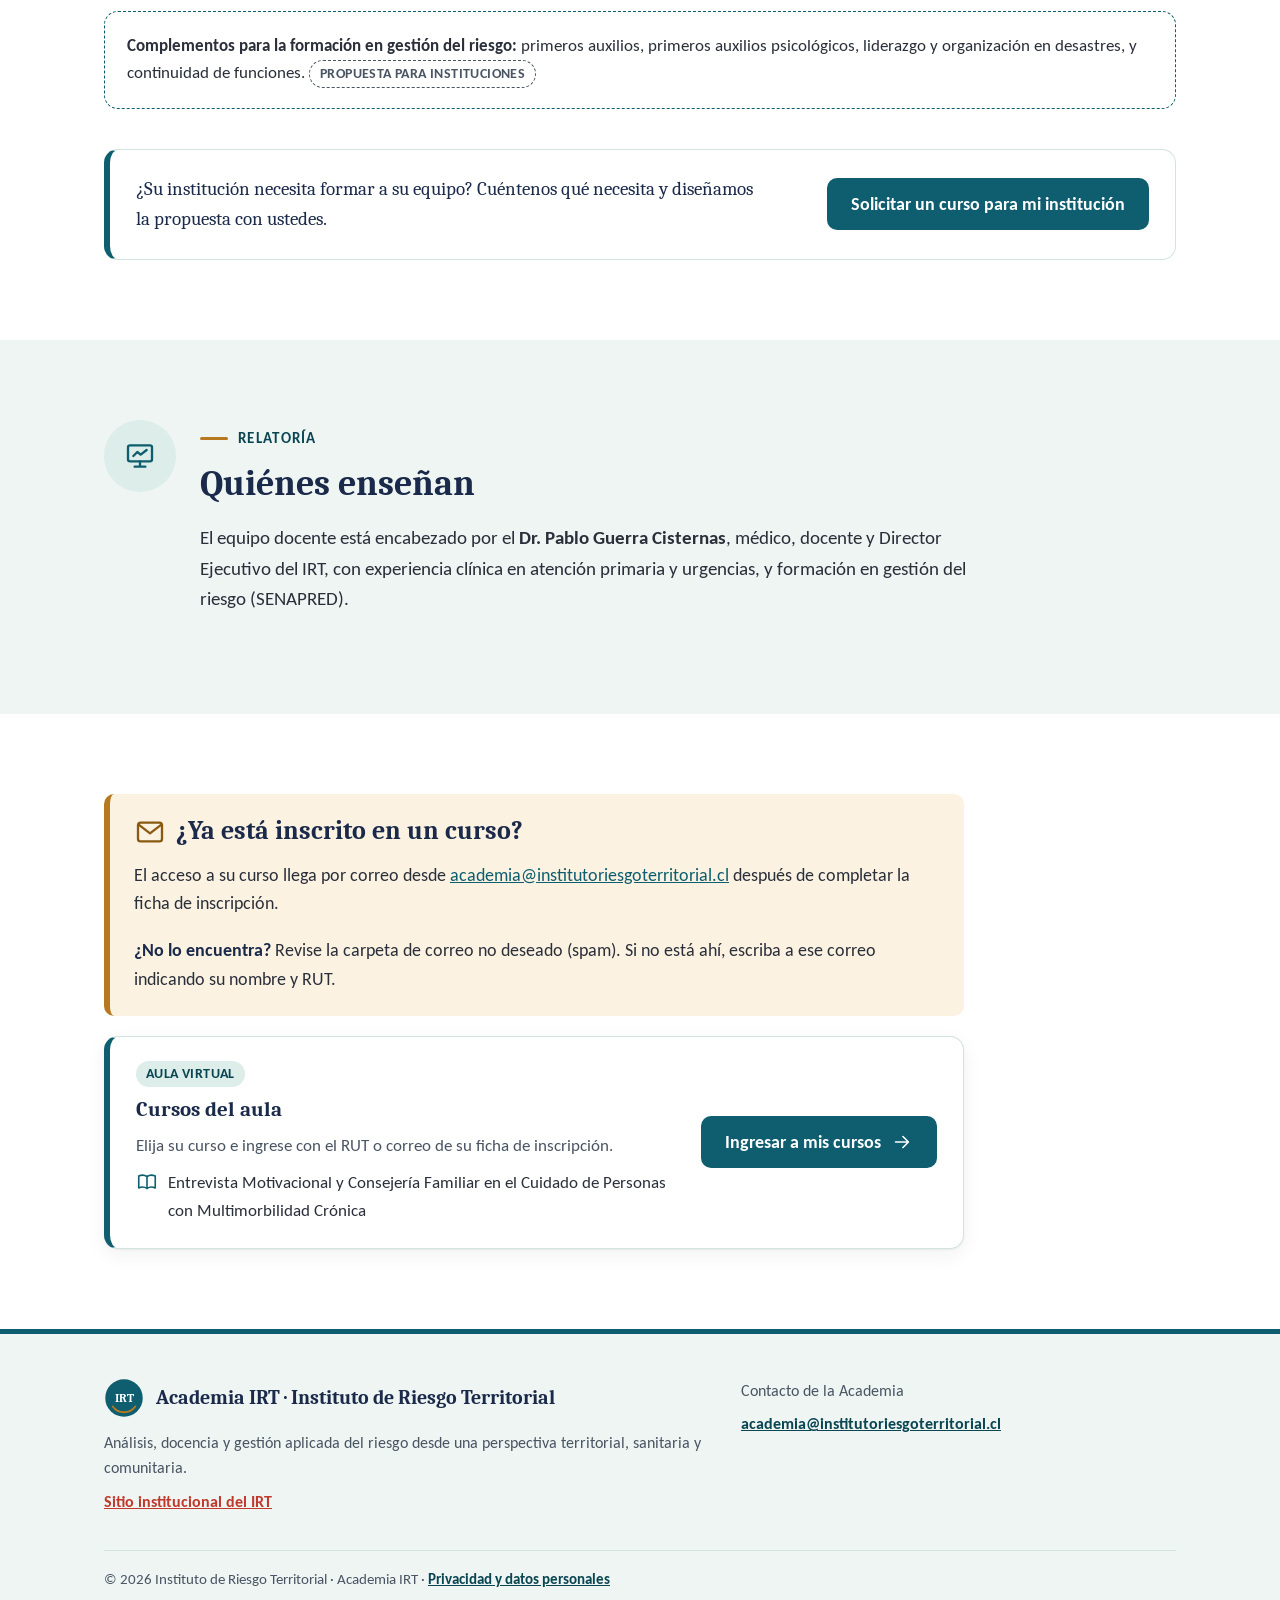
==== commit 44b22878: "Cabecera: dos filas en todos los anchos (la marca se encimaba en escritorio) Desde 1101 px la marca," ====
--- a/index.html
+++ b/index.html
@@ -22,7 +22,7 @@
 <link rel="preconnect" href="https://fonts.googleapis.com">
 <link rel="preconnect" href="https://fonts.gstatic.com" crossorigin>
 <link href="https://fonts.googleapis.com/css2?family=Caladea:wght@400;700&family=Carlito:ital,wght@0,400;0,700;1,400&display=swap" rel="stylesheet">
-<link rel="stylesheet" href="/assets/academia.css?v=20261025b">
+<link rel="stylesheet" href="/assets/academia.css?v=20261113">
 <link rel="stylesheet" href="/assets/comunitario.css?v=20261108b">
 </head>
 <body>
--- a/assets/academia.css
+++ b/assets/academia.css
@@ -97,6 +97,12 @@
 .volver-irt:hover{color:var(--terracota);text-decoration:underline}
 .volver-irt .ico{width:18px;height:18px}
 .cabecera__extra{display:flex;align-items:center;gap:18px}
+/* Dos filas en todos los anchos: arriba la marca y «Instituto de Riesgo Territorial»,
+   abajo el menú. En una sola fila no caben y la marca se comprime hasta encimarse. */
+.cabecera .wrap{flex-wrap:wrap;row-gap:4px}
+.cabecera__extra{order:2}
+.menu{order:3;width:100%;overflow-x:auto;-webkit-overflow-scrolling:touch;scrollbar-width:none;margin:0 -10px;padding:0 0 2px;width:calc(100% + 20px)}
+.menu::-webkit-scrollbar{display:none}
 
 @media (min-width:1101px){
   .cabecera{position:sticky;top:0}
@@ -323,10 +329,6 @@
    11. Adaptación a pantallas
    -------------------------------------------------------------------------- */
 @media (max-width:1100px){
-  .cabecera .wrap{flex-wrap:wrap;row-gap:4px}
-  .cabecera__extra{order:2}
-  .menu{order:3;width:100%;overflow-x:auto;-webkit-overflow-scrolling:touch;scrollbar-width:none;margin:0 -10px;padding:0 0 2px;width:calc(100% + 20px)}
-  .menu::-webkit-scrollbar{display:none}
   .programa{grid-template-columns:1fr}
   .ficha-programa{position:static}
   .proceso{grid-template-columns:repeat(3,minmax(0,1fr));row-gap:30px}
